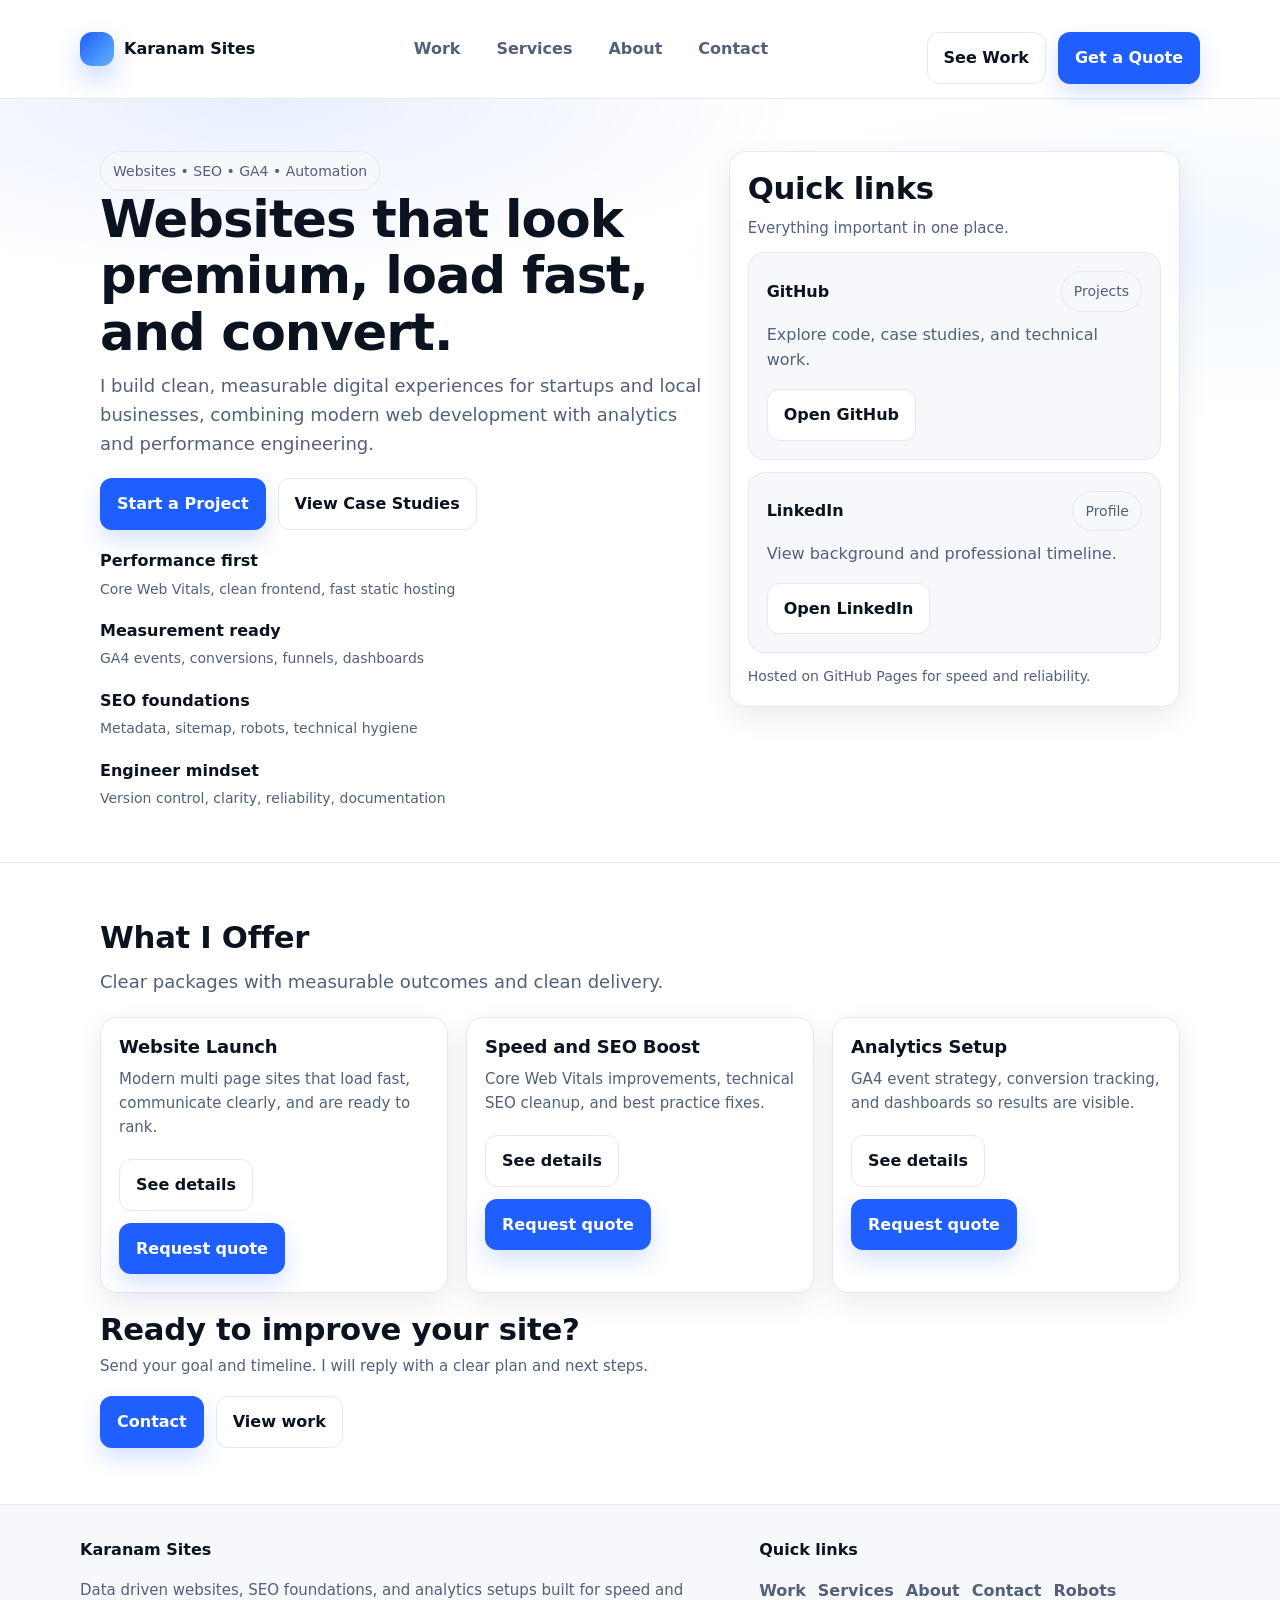
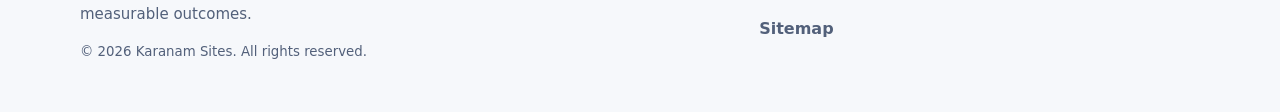
==== index.html @ 2cf7f018 "Update Google Analytics tracking ID in index.html" ====
<!doctype html>
<html lang="en">
<head>
  <meta charset="utf-8" />
  <meta name="viewport" content="width=device-width, initial-scale=1" />

  <title>Karanam Sites | Websites, SEO Foundations, GA4 Analytics</title>
  <meta name="description" content="Premium, fast websites with SEO foundations and GA4 analytics. I build measurable digital experiences and publish case studies with real outcomes." />
  <meta name="robots" content="index, follow" />

  <link rel="canonical" href="https://karanamsites.com/" />
  <meta name="theme-color" content="#1f5eff" />

  <meta property="og:type" content="website" />
  <meta property="og:site_name" content="Karanam Sites" />
  <meta property="og:title" content="Karanam Sites | Websites, SEO Foundations, GA4 Analytics" />
  <meta property="og:description" content="Premium, fast websites with SEO foundations and GA4 analytics. Measurable builds with clear delivery and case studies." />
  <meta property="og:url" content="https://karanamsites.com/" />
  <meta property="og:image" content="https://karanamsites.com/assets/og-image.svg" />

  <meta name="twitter:card" content="summary_large_image" />
  <meta name="twitter:title" content="Karanam Sites | Websites, SEO Foundations, GA4 Analytics" />
  <meta name="twitter:description" content="Premium, fast websites with SEO foundations and GA4 analytics. Measurable builds with clear delivery and case studies." />
  <meta name="twitter:image" content="https://karanamsites.com/assets/og-image.svg" />

  <link rel="icon" href="/assets/icon.svg" type="image/svg+xml" />
  <link rel="stylesheet" href="/style.css" />

  <script type="application/ld+json">
  {
    "@context":"https://schema.org",
    "@type":"WebSite",
    "name":"Karanam Sites",
    "url":"https://karanamsites.com/",
    "publisher":{
      "@type":"Person",
      "name":"Raghavendra Karanam",
      "url":"https://karanamsites.com/"
    }
  }
  </script>

  <script type="application/ld+json">
  {
    "@context":"https://schema.org",
    "@type":"Person",
    "name":"Raghavendra Karanam",
    "url":"https://karanamsites.com/",
    "sameAs":[
      "https://github.com/raghava0071",
      "https://www.linkedin.com/in/raghavendra-k-460127209/"
    ],
    "jobTitle":"Web Analytics and Data Science"
  }
  </script>
  <!-- Google Analytics (GA4) -->
<script async src="https://www.googletagmanager.com/gtag/js?id=G-V6DBGESS1P"></script>
<script>
  window.dataLayer = window.dataLayer || [];
  function gtag(){dataLayer.push(arguments);}
  gtag('js', new Date());
  gtag('config', 'G-V6DBGESS1P', {
    anonymize_ip: true,
    page_title: document.title,
    page_location: window.location.href
  });
</script>
</head>
<script>
  document.querySelectorAll('a').forEach(link => {
    link.addEventListener('click', () => {
      if (link.textContent.toLowerCase().includes('contact') ||
          link.textContent.toLowerCase().includes('quote')) {
        gtag('event', 'cta_click', {
          link_text: link.textContent,
          page_path: location.pathname
        });
      }
    });
  });
</script>

<body>
  <header class="siteHeader">
    <div class="container headerInner">
      <a class="brand" href="index.html" aria-label="Karanam Sites Home">
        <span class="brandMark" aria-hidden="true"></span>
        <span>Karanam Sites</span>
      </a>

      <nav class="nav" aria-label="Primary">
        <a href="work.html">Work</a>
        <a href="services.html">Services</a>
        <a href="about.html">About</a>
        <a href="contact.html">Contact</a>
      </nav>

      <div class="actions">
        <a class="btn secondary" href="work.html">See Work</a>
        <a class="btn primary" href="contact.html">Get a Quote</a>
      </div>
    </div>
  </header>

  <section class="hero">
    <div class="container heroInner">
      <div>
        <span class="badge">Websites • SEO • GA4 • Automation</span>
        <h1 class="h1">Websites that look premium, load fast, and convert.</h1>
        <p class="lead">
          I build clean, measurable digital experiences for startups and local businesses,
          combining modern web development with analytics and performance engineering.
        </p>

        <div class="actions">
          <a class="btn primary" href="contact.html">Start a Project</a>
          <a class="btn secondary" href="work.html">View Case Studies</a>
        </div>

        <div class="grid" style="margin-top:18px;">
          <div class="kpi">
            <div class="title">Performance first</div>
            <div class="desc">Core Web Vitals, clean frontend, fast static hosting</div>
          </div>
          <div class="kpi">
            <div class="title">Measurement ready</div>
            <div class="desc">GA4 events, conversions, funnels, dashboards</div>
          </div>
          <div class="kpi">
            <div class="title">SEO foundations</div>
            <div class="desc">Metadata, sitemap, robots, technical hygiene</div>
          </div>
          <div class="kpi">
            <div class="title">Engineer mindset</div>
            <div class="desc">Version control, clarity, reliability, documentation</div>
          </div>
        </div>
      </div>

      <aside class="card">
        <h2 class="h2" style="margin-bottom:10px;">Quick links</h2>
        <p class="lead" style="font-size:15px; margin-bottom:12px;">
          Everything important in one place.
        </p>

        <div class="card muted" style="margin-top:12px;">
          <div style="display:flex; align-items:center; justify-content:space-between; gap:10px; flex-wrap:wrap;">
            <strong>GitHub</strong>
            <span class="badge">Projects</span>
          </div>
          <p style="margin-top:10px; color:var(--muted);">
            Explore code, case studies, and technical work.
          </p>
          <a class="btn secondary" href="https://github.com/raghava0071" target="_blank" rel="noopener">Open GitHub</a>
        </div>

        <div class="card muted" style="margin-top:12px;">
          <div style="display:flex; align-items:center; justify-content:space-between; gap:10px; flex-wrap:wrap;">
            <strong>LinkedIn</strong>
            <span class="badge">Profile</span>
          </div>
          <p style="margin-top:10px; color:var(--muted);">
            View background and professional timeline.
          </p>
          <a class="btn secondary" href="https://www.linkedin.com/in/raghavendra-k-460127209/" target="_blank" rel="noopener">Open LinkedIn</a>
        </div>

        <p style="margin-top:12px; color:var(--muted); font-size:14px;">
          Hosted on GitHub Pages for speed and reliability.
        </p>
      </aside>
    </div>
  </section>

  <section class="section">
    <div class="container">
      <h2 class="h2">What I Offer</h2>
      <p class="lead" style="margin-top:8px;">
        Clear packages with measurable outcomes and clean delivery.
      </p>

      <div class="grid three" style="margin-top:16px;">
        <div class="card">
          <h3 class="h2" style="font-size:18px;">Website Launch</h3>
          <p class="lead" style="font-size:15px;">
            Modern multi page sites that load fast, communicate clearly, and are ready to rank.
          </p>
          <div class="actions" style="margin-top:12px;">
            <a class="btn secondary" href="services.html">See details</a>
            <a class="btn primary" href="contact.html">Request quote</a>
          </div>
        </div>

        <div class="card">
          <h3 class="h2" style="font-size:18px;">Speed and SEO Boost</h3>
          <p class="lead" style="font-size:15px;">
            Core Web Vitals improvements, technical SEO cleanup, and best practice fixes.
          </p>
          <div class="actions" style="margin-top:12px;">
            <a class="btn secondary" href="services.html">See details</a>
            <a class="btn primary" href="contact.html">Request quote</a>
          </div>
        </div>

        <div class="card">
          <h3 class="h2" style="font-size:18px;">Analytics Setup</h3>
          <p class="lead" style="font-size:15px;">
            GA4 event strategy, conversion tracking, and dashboards so results are visible.
          </p>
          <div class="actions" style="margin-top:12px;">
            <a class="btn secondary" href="services.html">See details</a>
            <a class="btn primary" href="contact.html">Request quote</a>
          </div>
        </div>
      </div>

      <div class="cta" style="margin-top:18px;">
        <div>
          <h2 class="h2" style="margin:0 0 6px;">Ready to improve your site?</h2>
          <p class="lead" style="margin:0; font-size:15px;">
            Send your goal and timeline. I will reply with a clear plan and next steps.
          </p>
        </div>
        <div class="actions">
          <a class="btn primary" href="contact.html">Contact</a>
          <a class="btn secondary" href="work.html">View work</a>
        </div>
      </div>
    </div>
  </section>

  <footer class="siteFooter">
    <div class="container footerInner">
      <div>
        <p><strong>Karanam Sites</strong></p>
        <p class="lead" style="margin:0; font-size:15px;">
          Data driven websites, SEO foundations, and analytics setups built for speed and measurable outcomes.
        </p>
        <p style="margin-top:12px;">
          <small>© <span id="y"></span> Karanam Sites. All rights reserved.</small>
        </p>
      </div>

      <div>
        <p><strong>Quick links</strong></p>
        <div class="footerLinks">
          <a href="work.html">Work</a>
          <a href="services.html">Services</a>
          <a href="about.html">About</a>
          <a href="contact.html">Contact</a>
          <a href="robots.txt">Robots</a>
          <a href="sitemap.xml">Sitemap</a>
        </div>
      </div>
    </div>

    <script>
      document.getElementById("y").textContent = new Date().getFullYear();

      const path = location.pathname.split("/").pop() || "index.html";
      document.querySelectorAll(".nav a").forEach(a => {
        if (a.getAttribute("href") === path) a.classList.add("active");
      });
    </script>
  </footer>
</body>
</html>
---- style.css ----
:root{
  --bg: #ffffff;
  --surface: #f6f8fb;
  --text: #0b1220;
  --muted: #52607a;
  --border: #e4e8f0;

  --brand: #1f5eff;
  --brandDark: #1747c4;

  --shadow: 0 10px 30px rgba(11,18,32,0.08);
  --radius: 16px;

  --max: 1120px;
  --pad: 20px;
}

*{ box-sizing:border-box; }
html{ scroll-behavior:smooth; }
body{
  margin:0;
  font-family: ui-sans-serif, system-ui, -apple-system, Segoe UI, Roboto, Helvetica, Arial, "Apple Color Emoji","Segoe UI Emoji";
  color: var(--text);
  background: var(--bg);
  line-height: 1.6;
  text-rendering: optimizeLegibility;
}

img{ max-width:100%; height:auto; display:block; }
a{ color: var(--brand); text-decoration: none; }
a:hover{ text-decoration: underline; }
p{ margin: 0 0 16px; color: var(--text); }
small{ color: var(--muted); }

.container{
  max-width: var(--max);
  margin: 0 auto;
  padding: 0 var(--pad);
}

.section{ padding: 56px 0; }
.section.sm{ padding: 32px 0; }

.h1{
  font-size: clamp(32px, 4vw, 54px);
  line-height: 1.1;
  margin: 0 0 12px;
  letter-spacing: -0.02em;
}
.h2{
  font-size: clamp(22px, 2.4vw, 32px);
  line-height: 1.2;
  margin: 0 0 12px;
  letter-spacing: -0.01em;
}

.lead{
  font-size: 18px;
  color: var(--muted);
  margin-bottom: 20px;
  max-width: 70ch;
}

.badge{
  display:inline-flex;
  align-items:center;
  gap:10px;
  padding: 8px 12px;
  border-radius: 999px;
  background: var(--surface);
  border: 1px solid var(--border);
  color: var(--muted);
  font-size: 14px;
}

.grid{ display:grid; gap: 18px; }
.grid.two{ grid-template-columns: 1.15fr 0.85fr; }
.grid.three{ grid-template-columns: repeat(3, 1fr); }

.card{
  background: var(--bg);
  border: 1px solid var(--border);
  border-radius: var(--radius);
  box-shadow: var(--shadow);
  padding: 18px;
}

.card.muted{
  background: var(--surface);
  box-shadow: none;
}

.card h1, .card h2, .card h3{
  margin: 0 0 10px;
  letter-spacing: -0.01em;
}
.card p:last-child{ margin-bottom: 0; }

.kpi{
  display:flex;
  flex-direction: column;
  gap: 4px;
}
.kpi .title{ font-weight: 800; }
.kpi .desc{ color: var(--muted); font-size: 14px; }

.actions{
  display:flex;
  gap: 12px;
  flex-wrap: wrap;
  margin-top: 18px;
}

.btn{
  display:inline-flex;
  align-items:center;
  justify-content:center;
  gap: 10px;
  padding: 12px 16px;
  border-radius: 12px;
  font-weight: 800;
  border: 1px solid transparent;
  cursor: pointer;
  text-decoration: none;
  transition: transform 120ms ease, background 120ms ease, border 120ms ease, box-shadow 120ms ease;
}

.btn:hover{
  transform: translateY(-1px);
  text-decoration:none;
}

.btn:focus-visible,
a:focus-visible,
input:focus-visible,
select:focus-visible,
textarea:focus-visible,
button:focus-visible{
  outline: 3px solid rgba(31,94,255,0.28);
  outline-offset: 2px;
  border-radius: 12px;
}

.btn.primary{
  background: var(--brand);
  color: #fff;
  box-shadow: 0 10px 22px rgba(31,94,255,0.18);
}
.btn.primary:hover{ background: var(--brandDark); }

.btn.secondary{
  background: #fff;
  color: var(--text);
  border-color: var(--border);
}
.btn.secondary:hover{ background: var(--surface); }

.siteHeader{
  position: sticky;
  top: 0;
  z-index: 50;
  background: rgba(255,255,255,0.92);
  backdrop-filter: blur(12px);
  border-bottom: 1px solid var(--border);
}

.headerInner{
  display:flex;
  align-items:center;
  justify-content: space-between;
  padding: 14px 0;
  gap: 16px;
}

.brand{
  display:flex;
  align-items:center;
  gap: 10px;
  font-weight: 900;
  color: var(--text);
  text-decoration: none;
}

.brandMark{
  width: 34px;
  height: 34px;
  border-radius: 12px;
  background: linear-gradient(135deg, var(--brand), #63b3ff);
  box-shadow: 0 12px 26px rgba(31,94,255,0.25);
}

.nav{
  display:flex;
  align-items:center;
  gap: 16px;
  flex-wrap: wrap;
}

.nav a{
  color: var(--muted);
  font-weight: 800;
  padding: 8px 10px;
  border-radius: 10px;
}

.nav a:hover{
  color: var(--text);
  background: var(--surface);
  text-decoration: none;
}

.nav a.active{
  color: var(--text);
  background: var(--surface);
  border: 1px solid var(--border);
}

.hero{
  padding: 52px 0;
  background:
    radial-gradient(900px 300px at 20% 0%, rgba(31,94,255,0.10), transparent 60%),
    radial-gradient(900px 300px at 90% 20%, rgba(99,179,255,0.10), transparent 55%);
  border-bottom: 1px solid var(--border);
}

.heroInner{
  display:grid;
  grid-template-columns: 1.15fr 0.85fr;
  gap: 18px;
  align-items: start;
}

/* Forms: supports both your current HTML and the .input class */
.form{ display:grid; gap: 12px; }

.field{ display:grid; gap: 6px; }
label{ font-weight: 800; font-size: 14px; color: var(--text); }

input, select, textarea,
.input{
  width: 100%;
  padding: 12px 12px;
  border-radius: 12px;
  border: 1px solid var(--border);
  background: #fff;
  font-size: 16px;
  color: var(--text);
}

input::placeholder,
textarea::placeholder{
  color: rgba(82,96,122,0.75);
}

input:focus, select:focus, textarea:focus,
.input:focus{
  outline: 2px solid rgba(31,94,255,0.25);
  border-color: rgba(31,94,255,0.35);
}

textarea{ min-height: 140px; resize: vertical; }

/* Footer */
.siteFooter{
  border-top: 1px solid var(--border);
  background: var(--surface);
}

.footerInner{
  padding: 32px 0;
  display:grid;
  grid-template-columns: 1.2fr 0.8fr;
  gap: 18px;
  align-items: start;
}

.footerLinks{
  display:flex;
  gap: 12px;
  flex-wrap: wrap;
}

.footerLinks a{
  color: var(--muted);
  font-weight: 800;
}

.footerLinks a:hover{
  color: var(--text);
  text-decoration:none;
}

/* Small screen layout */
@media (max-width: 960px){
  .grid.two{ grid-template-columns: 1fr; }
  .grid.three{ grid-template-columns: 1fr; }
  .heroInner{ grid-template-columns: 1fr; }
  .footerInner{ grid-template-columns: 1fr; }
}

/* Reduced motion */
@media (prefers-reduced-motion: reduce){
  html{ scroll-behavior: auto; }
  .btn{ transition: none; }
  .btn:hover{ transform: none; }
}
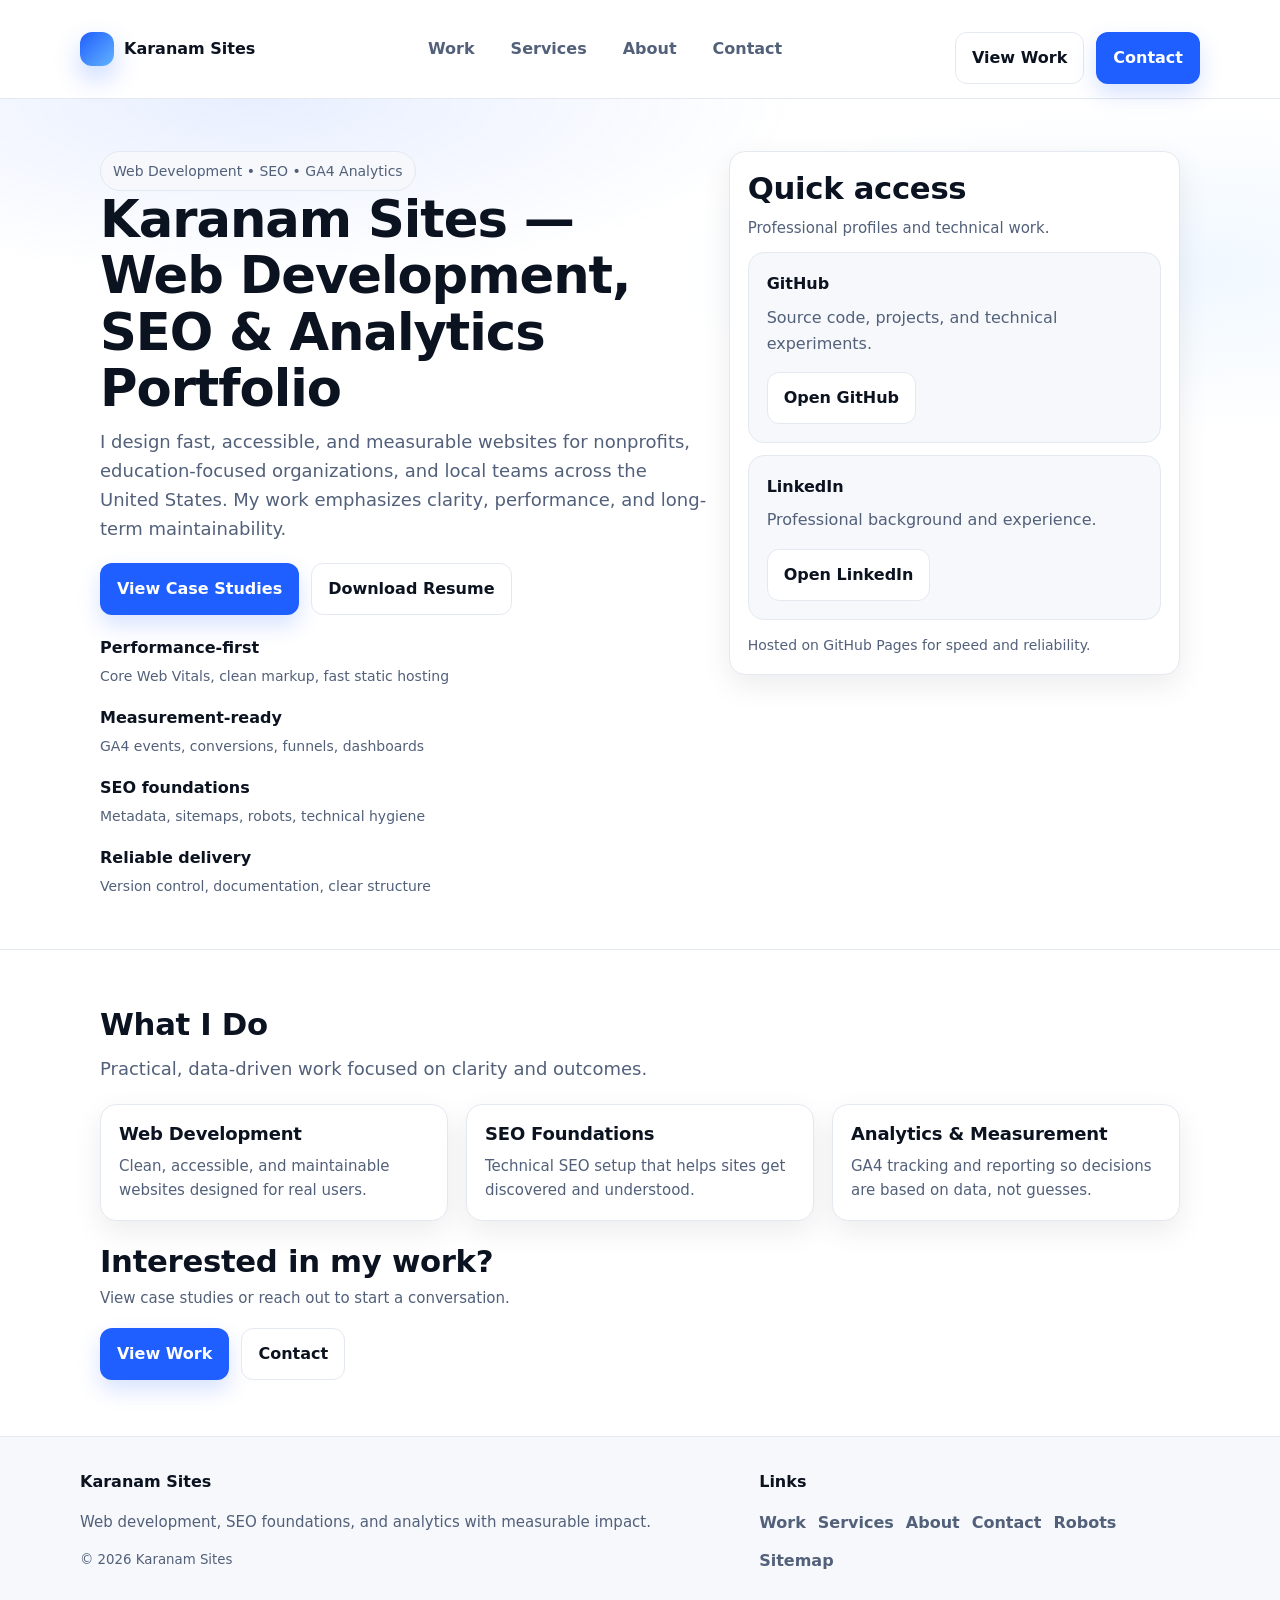
==== commit 7ceb9829: "Update meta tags and content in index.html" ====
--- a/index.html
+++ b/index.html
@@ -4,8 +4,8 @@
   <meta charset="utf-8" />
   <meta name="viewport" content="width=device-width, initial-scale=1" />
 
-  <title>Karanam Sites | Websites, SEO Foundations, GA4 Analytics</title>
-  <meta name="description" content="Premium, fast websites with SEO foundations and GA4 analytics. I build measurable digital experiences and publish case studies with real outcomes." />
+  <title>Karanam Sites – Web Development, SEO & Analytics Portfolio</title>
+  <meta name="description" content="Karanam Sites is a professional portfolio showcasing web development, SEO foundations, and GA4 analytics. Built for clarity, performance, and measurable outcomes." />
   <meta name="robots" content="index, follow" />
 
   <link rel="canonical" href="https://karanamsites.com/" />
@@ -13,14 +13,14 @@
 
   <meta property="og:type" content="website" />
   <meta property="og:site_name" content="Karanam Sites" />
-  <meta property="og:title" content="Karanam Sites | Websites, SEO Foundations, GA4 Analytics" />
-  <meta property="og:description" content="Premium, fast websites with SEO foundations and GA4 analytics. Measurable builds with clear delivery and case studies." />
+  <meta property="og:title" content="Karanam Sites – Web Development, SEO & Analytics Portfolio" />
+  <meta property="og:description" content="A professional portfolio focused on fast websites, SEO foundations, and GA4 analytics with real-world case studies." />
   <meta property="og:url" content="https://karanamsites.com/" />
   <meta property="og:image" content="https://karanamsites.com/assets/og-image.svg" />
 
   <meta name="twitter:card" content="summary_large_image" />
-  <meta name="twitter:title" content="Karanam Sites | Websites, SEO Foundations, GA4 Analytics" />
-  <meta name="twitter:description" content="Premium, fast websites with SEO foundations and GA4 analytics. Measurable builds with clear delivery and case studies." />
+  <meta name="twitter:title" content="Karanam Sites – Web Development, SEO & Analytics Portfolio" />
+  <meta name="twitter:description" content="Fast, accessible websites with SEO and analytics foundations. Built with clarity and measurable impact." />
   <meta name="twitter:image" content="https://karanamsites.com/assets/og-image.svg" />
 
   <link rel="icon" href="/assets/icon.svg" type="image/svg+xml" />
@@ -50,35 +50,23 @@
       "https://github.com/raghava0071",
       "https://www.linkedin.com/in/raghavendra-k-460127209/"
     ],
-    "jobTitle":"Web Analytics and Data Science"
+    "jobTitle":"Web Analyst & Data Science Professional"
   }
   </script>
+
   <!-- Google Analytics (GA4) -->
-<script async src="https://www.googletagmanager.com/gtag/js?id=G-V6DBGESS1P"></script>
-<script>
-  window.dataLayer = window.dataLayer || [];
-  function gtag(){dataLayer.push(arguments);}
-  gtag('js', new Date());
-  gtag('config', 'G-V6DBGESS1P', {
-    anonymize_ip: true,
-    page_title: document.title,
-    page_location: window.location.href
-  });
-</script>
+  <script async src="https://www.googletagmanager.com/gtag/js?id=G-V6DBGESS1P"></script>
+  <script>
+    window.dataLayer = window.dataLayer || [];
+    function gtag(){dataLayer.push(arguments);}
+    gtag('js', new Date());
+    gtag('config', 'G-V6DBGESS1P', {
+      anonymize_ip: true,
+      page_title: document.title,
+      page_location: window.location.href
+    });
+  </script>
 </head>
-<script>
-  document.querySelectorAll('a').forEach(link => {
-    link.addEventListener('click', () => {
-      if (link.textContent.toLowerCase().includes('contact') ||
-          link.textContent.toLowerCase().includes('quote')) {
-        gtag('event', 'cta_click', {
-          link_text: link.textContent,
-          page_path: location.pathname
-        });
-      }
-    });
-  });
-</script>
 
 <body>
   <header class="siteHeader">
@@ -96,134 +84,128 @@
       </nav>
 
       <div class="actions">
-        <a class="btn secondary" href="work.html">See Work</a>
-        <a class="btn primary" href="contact.html">Get a Quote</a>
+        <a class="btn secondary" href="work.html">View Work</a>
+        <a class="btn primary" href="contact.html">Contact</a>
       </div>
     </div>
   </header>
 
+  <!-- HERO -->
   <section class="hero">
     <div class="container heroInner">
       <div>
-        <span class="badge">Websites • SEO • GA4 • Automation</span>
-        <h1 class="h1">Websites that look premium, load fast, and convert.</h1>
+        <span class="badge">Web Development • SEO • GA4 Analytics</span>
+
+        <h1 class="h1">
+          Karanam Sites — Web Development, SEO & Analytics Portfolio
+        </h1>
+
         <p class="lead">
-          I build clean, measurable digital experiences for startups and local businesses,
-          combining modern web development with analytics and performance engineering.
+          I design fast, accessible, and measurable websites for nonprofits,
+          education-focused organizations, and local teams across the United States.
+          My work emphasizes clarity, performance, and long-term maintainability.
         </p>
 
         <div class="actions">
-          <a class="btn primary" href="contact.html">Start a Project</a>
-          <a class="btn secondary" href="work.html">View Case Studies</a>
-        </div>
-
-        <div class="grid" style="margin-top:18px;">
-          <div class="kpi">
-            <div class="title">Performance first</div>
-            <div class="desc">Core Web Vitals, clean frontend, fast static hosting</div>
-          </div>
-          <div class="kpi">
-            <div class="title">Measurement ready</div>
+          <a class="btn primary" href="work.html">View Case Studies</a>
+          <a class="btn secondary" href="contact.html">Download Resume</a>
+        </div>
+
+        <div class="grid" style="margin-top:20px;">
+          <div class="kpi">
+            <div class="title">Performance-first</div>
+            <div class="desc">Core Web Vitals, clean markup, fast static hosting</div>
+          </div>
+          <div class="kpi">
+            <div class="title">Measurement-ready</div>
             <div class="desc">GA4 events, conversions, funnels, dashboards</div>
           </div>
           <div class="kpi">
             <div class="title">SEO foundations</div>
-            <div class="desc">Metadata, sitemap, robots, technical hygiene</div>
-          </div>
-          <div class="kpi">
-            <div class="title">Engineer mindset</div>
-            <div class="desc">Version control, clarity, reliability, documentation</div>
-          </div>
-        </div>
-      </div>
-
+            <div class="desc">Metadata, sitemaps, robots, technical hygiene</div>
+          </div>
+          <div class="kpi">
+            <div class="title">Reliable delivery</div>
+            <div class="desc">Version control, documentation, clear structure</div>
+          </div>
+        </div>
+      </div>
+
+      <!-- SIDE CARD -->
       <aside class="card">
-        <h2 class="h2" style="margin-bottom:10px;">Quick links</h2>
+        <h2 class="h2" style="margin-bottom:10px;">Quick access</h2>
         <p class="lead" style="font-size:15px; margin-bottom:12px;">
-          Everything important in one place.
+          Professional profiles and technical work.
         </p>
 
         <div class="card muted" style="margin-top:12px;">
-          <div style="display:flex; align-items:center; justify-content:space-between; gap:10px; flex-wrap:wrap;">
-            <strong>GitHub</strong>
-            <span class="badge">Projects</span>
-          </div>
-          <p style="margin-top:10px; color:var(--muted);">
-            Explore code, case studies, and technical work.
-          </p>
-          <a class="btn secondary" href="https://github.com/raghava0071" target="_blank" rel="noopener">Open GitHub</a>
+          <strong>GitHub</strong>
+          <p style="margin-top:8px; color:var(--muted);">
+            Source code, projects, and technical experiments.
+          </p>
+          <a class="btn secondary" href="https://github.com/raghava0071" target="_blank" rel="noopener">
+            Open GitHub
+          </a>
         </div>
 
         <div class="card muted" style="margin-top:12px;">
-          <div style="display:flex; align-items:center; justify-content:space-between; gap:10px; flex-wrap:wrap;">
-            <strong>LinkedIn</strong>
-            <span class="badge">Profile</span>
-          </div>
-          <p style="margin-top:10px; color:var(--muted);">
-            View background and professional timeline.
-          </p>
-          <a class="btn secondary" href="https://www.linkedin.com/in/raghavendra-k-460127209/" target="_blank" rel="noopener">Open LinkedIn</a>
-        </div>
-
-        <p style="margin-top:12px; color:var(--muted); font-size:14px;">
+          <strong>LinkedIn</strong>
+          <p style="margin-top:8px; color:var(--muted);">
+            Professional background and experience.
+          </p>
+          <a class="btn secondary" href="https://www.linkedin.com/in/raghavendra-k-460127209/" target="_blank" rel="noopener">
+            Open LinkedIn
+          </a>
+        </div>
+
+        <p style="margin-top:14px; color:var(--muted); font-size:14px;">
           Hosted on GitHub Pages for speed and reliability.
         </p>
       </aside>
     </div>
   </section>
 
+  <!-- OFFER -->
   <section class="section">
     <div class="container">
-      <h2 class="h2">What I Offer</h2>
+      <h2 class="h2">What I Do</h2>
       <p class="lead" style="margin-top:8px;">
-        Clear packages with measurable outcomes and clean delivery.
+        Practical, data-driven work focused on clarity and outcomes.
       </p>
 
-      <div class="grid three" style="margin-top:16px;">
+      <div class="grid three" style="margin-top:18px;">
         <div class="card">
-          <h3 class="h2" style="font-size:18px;">Website Launch</h3>
+          <h3 class="h2" style="font-size:18px;">Web Development</h3>
           <p class="lead" style="font-size:15px;">
-            Modern multi page sites that load fast, communicate clearly, and are ready to rank.
-          </p>
-          <div class="actions" style="margin-top:12px;">
-            <a class="btn secondary" href="services.html">See details</a>
-            <a class="btn primary" href="contact.html">Request quote</a>
-          </div>
+            Clean, accessible, and maintainable websites designed for real users.
+          </p>
         </div>
 
         <div class="card">
-          <h3 class="h2" style="font-size:18px;">Speed and SEO Boost</h3>
+          <h3 class="h2" style="font-size:18px;">SEO Foundations</h3>
           <p class="lead" style="font-size:15px;">
-            Core Web Vitals improvements, technical SEO cleanup, and best practice fixes.
-          </p>
-          <div class="actions" style="margin-top:12px;">
-            <a class="btn secondary" href="services.html">See details</a>
-            <a class="btn primary" href="contact.html">Request quote</a>
-          </div>
+            Technical SEO setup that helps sites get discovered and understood.
+          </p>
         </div>
 
         <div class="card">
-          <h3 class="h2" style="font-size:18px;">Analytics Setup</h3>
+          <h3 class="h2" style="font-size:18px;">Analytics & Measurement</h3>
           <p class="lead" style="font-size:15px;">
-            GA4 event strategy, conversion tracking, and dashboards so results are visible.
-          </p>
-          <div class="actions" style="margin-top:12px;">
-            <a class="btn secondary" href="services.html">See details</a>
-            <a class="btn primary" href="contact.html">Request quote</a>
-          </div>
-        </div>
-      </div>
-
-      <div class="cta" style="margin-top:18px;">
+            GA4 tracking and reporting so decisions are based on data, not guesses.
+          </p>
+        </div>
+      </div>
+
+      <div class="cta" style="margin-top:22px;">
         <div>
-          <h2 class="h2" style="margin:0 0 6px;">Ready to improve your site?</h2>
+          <h2 class="h2" style="margin:0 0 6px;">Interested in my work?</h2>
           <p class="lead" style="margin:0; font-size:15px;">
-            Send your goal and timeline. I will reply with a clear plan and next steps.
+            View case studies or reach out to start a conversation.
           </p>
         </div>
         <div class="actions">
-          <a class="btn primary" href="contact.html">Contact</a>
-          <a class="btn secondary" href="work.html">View work</a>
+          <a class="btn primary" href="work.html">View Work</a>
+          <a class="btn secondary" href="contact.html">Contact</a>
         </div>
       </div>
     </div>
@@ -234,15 +216,15 @@
       <div>
         <p><strong>Karanam Sites</strong></p>
         <p class="lead" style="margin:0; font-size:15px;">
-          Data driven websites, SEO foundations, and analytics setups built for speed and measurable outcomes.
+          Web development, SEO foundations, and analytics with measurable impact.
         </p>
         <p style="margin-top:12px;">
-          <small>© <span id="y"></span> Karanam Sites. All rights reserved.</small>
+          <small>© <span id="y"></span> Karanam Sites</small>
         </p>
       </div>
 
       <div>
-        <p><strong>Quick links</strong></p>
+        <p><strong>Links</strong></p>
         <div class="footerLinks">
           <a href="work.html">Work</a>
           <a href="services.html">Services</a>
@@ -256,11 +238,6 @@
 
     <script>
       document.getElementById("y").textContent = new Date().getFullYear();
-
-      const path = location.pathname.split("/").pop() || "index.html";
-      document.querySelectorAll(".nav a").forEach(a => {
-        if (a.getAttribute("href") === path) a.classList.add("active");
-      });
     </script>
   </footer>
 </body>
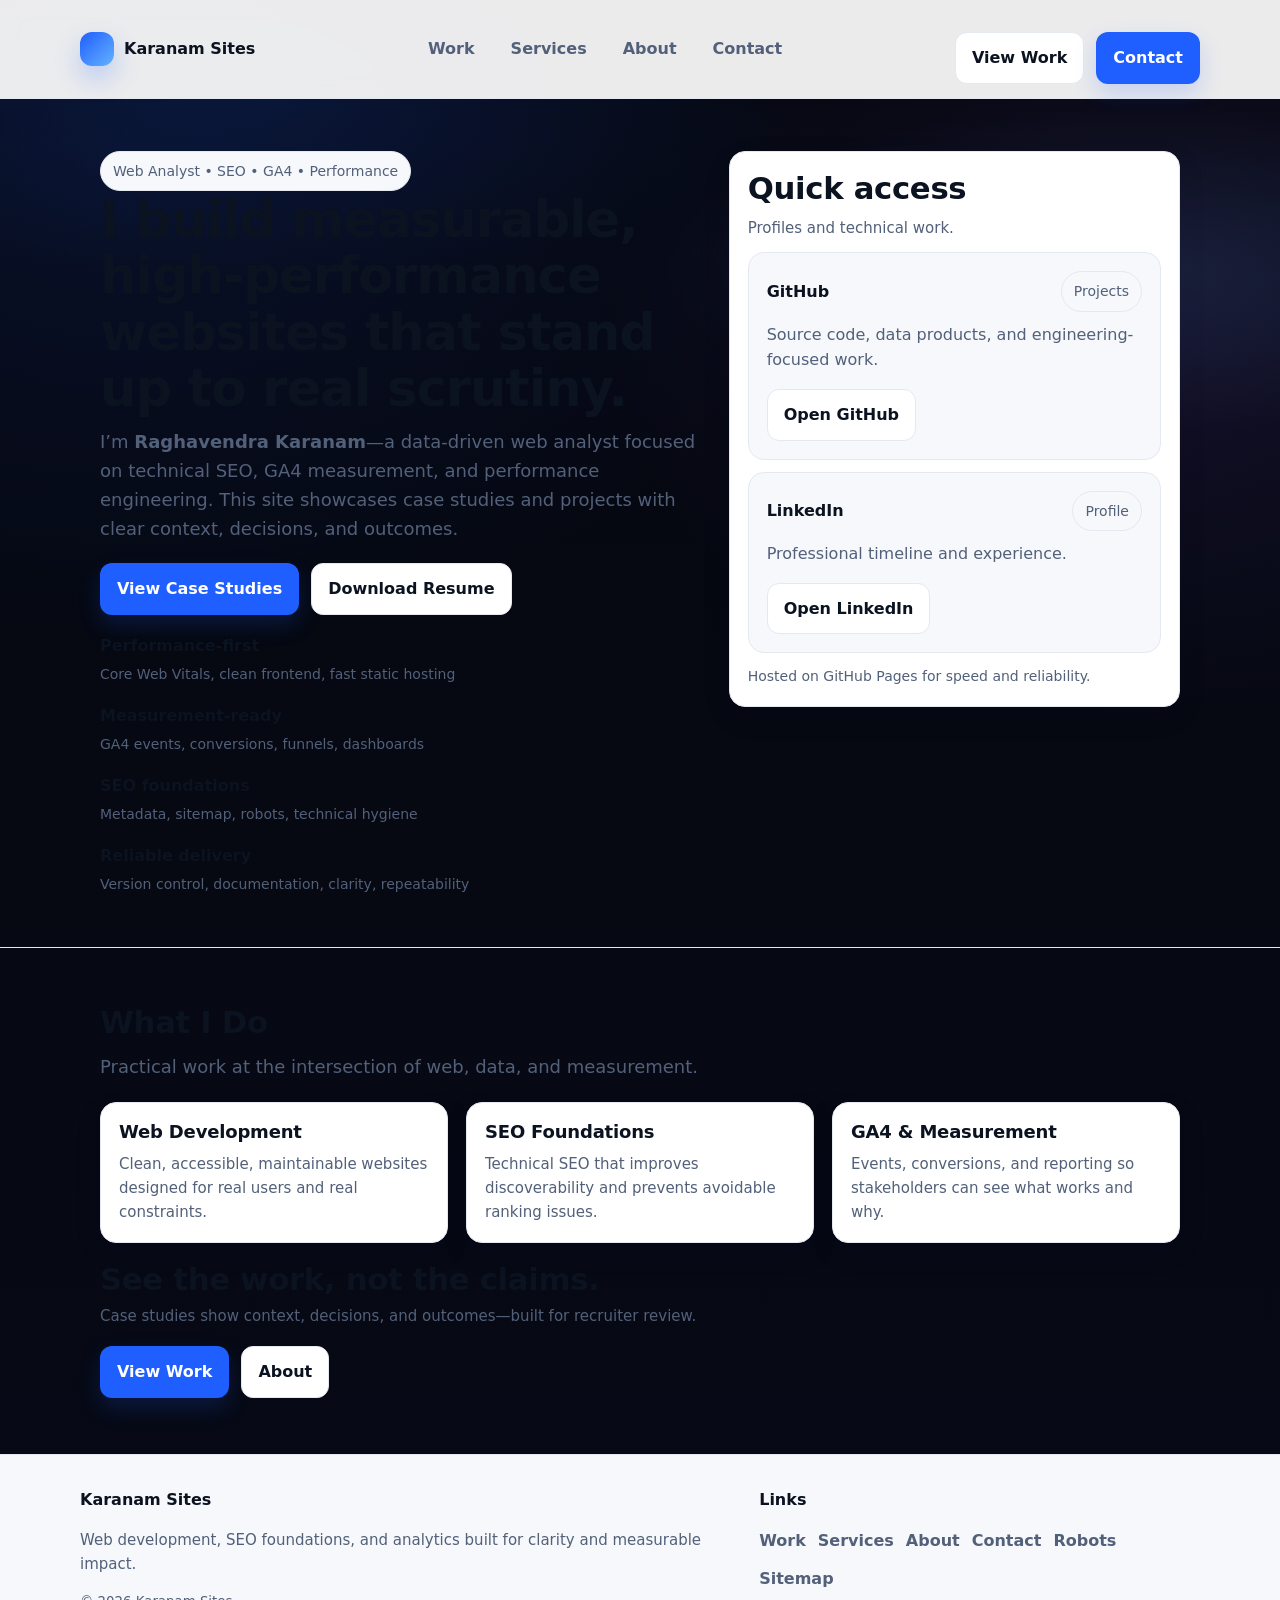
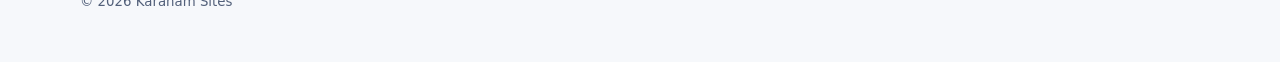
==== commit fbe8ed42: "Update portfolio details and improve SEO metadata" ====
--- a/index.html
+++ b/index.html
@@ -4,8 +4,8 @@
   <meta charset="utf-8" />
   <meta name="viewport" content="width=device-width, initial-scale=1" />
 
-  <title>Karanam Sites – Web Development, SEO & Analytics Portfolio</title>
-  <meta name="description" content="Karanam Sites is a professional portfolio showcasing web development, SEO foundations, and GA4 analytics. Built for clarity, performance, and measurable outcomes." />
+  <title>Karanam Sites – Web Analyst Portfolio | SEO, GA4, Performance</title>
+  <meta name="description" content="Karanam Sites is the professional portfolio of Raghavendra Karanam. Web development, SEO foundations, GA4 analytics, and performance optimization—presented with clear outcomes." />
   <meta name="robots" content="index, follow" />
 
   <link rel="canonical" href="https://karanamsites.com/" />
@@ -13,14 +13,14 @@
 
   <meta property="og:type" content="website" />
   <meta property="og:site_name" content="Karanam Sites" />
-  <meta property="og:title" content="Karanam Sites – Web Development, SEO & Analytics Portfolio" />
-  <meta property="og:description" content="A professional portfolio focused on fast websites, SEO foundations, and GA4 analytics with real-world case studies." />
+  <meta property="og:title" content="Karanam Sites – Web Analyst Portfolio | SEO, GA4, Performance" />
+  <meta property="og:description" content="Web development, SEO foundations, GA4 analytics, and performance optimization—presented with clear outcomes." />
   <meta property="og:url" content="https://karanamsites.com/" />
   <meta property="og:image" content="https://karanamsites.com/assets/og-image.svg" />
 
   <meta name="twitter:card" content="summary_large_image" />
-  <meta name="twitter:title" content="Karanam Sites – Web Development, SEO & Analytics Portfolio" />
-  <meta name="twitter:description" content="Fast, accessible websites with SEO and analytics foundations. Built with clarity and measurable impact." />
+  <meta name="twitter:title" content="Karanam Sites – Web Analyst Portfolio | SEO, GA4, Performance" />
+  <meta name="twitter:description" content="Web development, SEO foundations, GA4 analytics, and performance optimization—presented with clear outcomes." />
   <meta name="twitter:image" content="https://karanamsites.com/assets/og-image.svg" />
 
   <link rel="icon" href="/assets/icon.svg" type="image/svg+xml" />
@@ -50,7 +50,7 @@
       "https://github.com/raghava0071",
       "https://www.linkedin.com/in/raghavendra-k-460127209/"
     ],
-    "jobTitle":"Web Analyst & Data Science Professional"
+    "jobTitle":"Web Analyst | SEO + GA4 + Performance"
   }
   </script>
 
@@ -69,6 +69,13 @@
 </head>
 
 <body>
+  <!-- Background FX (premium dark gradient like Sanjeev’s feel) -->
+  <div class="bgFX" aria-hidden="true">
+    <div class="blob b1"></div>
+    <div class="blob b2"></div>
+    <div class="blob b3"></div>
+  </div>
+
   <header class="siteHeader">
     <div class="container headerInner">
       <a class="brand" href="index.html" aria-label="Karanam Sites Home">
@@ -90,20 +97,18 @@
     </div>
   </header>
 
-  <!-- HERO -->
   <section class="hero">
     <div class="container heroInner">
       <div>
-        <span class="badge">Web Development • SEO • GA4 Analytics</span>
-
-        <h1 class="h1">
-          Karanam Sites — Web Development, SEO & Analytics Portfolio
-        </h1>
+        <span class="badge">Web Analyst • SEO • GA4 • Performance</span>
+
+        <!-- Stronger recruiter-grade H1 -->
+        <h1 class="h1">I build measurable, high-performance websites that stand up to real scrutiny.</h1>
 
         <p class="lead">
-          I design fast, accessible, and measurable websites for nonprofits,
-          education-focused organizations, and local teams across the United States.
-          My work emphasizes clarity, performance, and long-term maintainability.
+          I’m <strong>Raghavendra Karanam</strong>—a data-driven web analyst focused on
+          technical SEO, GA4 measurement, and performance engineering.
+          This site showcases case studies and projects with clear context, decisions, and outcomes.
         </p>
 
         <div class="actions">
@@ -111,10 +116,10 @@
           <a class="btn secondary" href="contact.html">Download Resume</a>
         </div>
 
-        <div class="grid" style="margin-top:20px;">
+        <div class="grid" style="margin-top:18px;">
           <div class="kpi">
             <div class="title">Performance-first</div>
-            <div class="desc">Core Web Vitals, clean markup, fast static hosting</div>
+            <div class="desc">Core Web Vitals, clean frontend, fast static hosting</div>
           </div>
           <div class="kpi">
             <div class="title">Measurement-ready</div>
@@ -122,90 +127,90 @@
           </div>
           <div class="kpi">
             <div class="title">SEO foundations</div>
-            <div class="desc">Metadata, sitemaps, robots, technical hygiene</div>
+            <div class="desc">Metadata, sitemap, robots, technical hygiene</div>
           </div>
           <div class="kpi">
             <div class="title">Reliable delivery</div>
-            <div class="desc">Version control, documentation, clear structure</div>
-          </div>
-        </div>
-      </div>
-
-      <!-- SIDE CARD -->
+            <div class="desc">Version control, documentation, clarity, repeatability</div>
+          </div>
+        </div>
+      </div>
+
       <aside class="card">
         <h2 class="h2" style="margin-bottom:10px;">Quick access</h2>
         <p class="lead" style="font-size:15px; margin-bottom:12px;">
-          Professional profiles and technical work.
+          Profiles and technical work.
         </p>
 
         <div class="card muted" style="margin-top:12px;">
-          <strong>GitHub</strong>
-          <p style="margin-top:8px; color:var(--muted);">
-            Source code, projects, and technical experiments.
-          </p>
-          <a class="btn secondary" href="https://github.com/raghava0071" target="_blank" rel="noopener">
-            Open GitHub
-          </a>
+          <div style="display:flex; align-items:center; justify-content:space-between; gap:10px; flex-wrap:wrap;">
+            <strong>GitHub</strong>
+            <span class="badge">Projects</span>
+          </div>
+          <p style="margin-top:10px; color:var(--muted);">
+            Source code, data products, and engineering-focused work.
+          </p>
+          <a class="btn secondary" href="https://github.com/raghava0071" target="_blank" rel="noopener">Open GitHub</a>
         </div>
 
         <div class="card muted" style="margin-top:12px;">
-          <strong>LinkedIn</strong>
-          <p style="margin-top:8px; color:var(--muted);">
-            Professional background and experience.
-          </p>
-          <a class="btn secondary" href="https://www.linkedin.com/in/raghavendra-k-460127209/" target="_blank" rel="noopener">
-            Open LinkedIn
-          </a>
-        </div>
-
-        <p style="margin-top:14px; color:var(--muted); font-size:14px;">
+          <div style="display:flex; align-items:center; justify-content:space-between; gap:10px; flex-wrap:wrap;">
+            <strong>LinkedIn</strong>
+            <span class="badge">Profile</span>
+          </div>
+          <p style="margin-top:10px; color:var(--muted);">
+            Professional timeline and experience.
+          </p>
+          <a class="btn secondary" href="https://www.linkedin.com/in/raghavendra-k-460127209/" target="_blank" rel="noopener">Open LinkedIn</a>
+        </div>
+
+        <p style="margin-top:12px; color:var(--muted); font-size:14px;">
           Hosted on GitHub Pages for speed and reliability.
         </p>
       </aside>
     </div>
   </section>
 
-  <!-- OFFER -->
   <section class="section">
     <div class="container">
       <h2 class="h2">What I Do</h2>
       <p class="lead" style="margin-top:8px;">
-        Practical, data-driven work focused on clarity and outcomes.
+        Practical work at the intersection of web, data, and measurement.
       </p>
 
-      <div class="grid three" style="margin-top:18px;">
+      <div class="grid three" style="margin-top:16px;">
         <div class="card">
           <h3 class="h2" style="font-size:18px;">Web Development</h3>
           <p class="lead" style="font-size:15px;">
-            Clean, accessible, and maintainable websites designed for real users.
+            Clean, accessible, maintainable websites designed for real users and real constraints.
           </p>
         </div>
 
         <div class="card">
           <h3 class="h2" style="font-size:18px;">SEO Foundations</h3>
           <p class="lead" style="font-size:15px;">
-            Technical SEO setup that helps sites get discovered and understood.
+            Technical SEO that improves discoverability and prevents avoidable ranking issues.
           </p>
         </div>
 
         <div class="card">
-          <h3 class="h2" style="font-size:18px;">Analytics & Measurement</h3>
+          <h3 class="h2" style="font-size:18px;">GA4 & Measurement</h3>
           <p class="lead" style="font-size:15px;">
-            GA4 tracking and reporting so decisions are based on data, not guesses.
-          </p>
-        </div>
-      </div>
-
-      <div class="cta" style="margin-top:22px;">
+            Events, conversions, and reporting so stakeholders can see what works and why.
+          </p>
+        </div>
+      </div>
+
+      <div class="cta" style="margin-top:18px;">
         <div>
-          <h2 class="h2" style="margin:0 0 6px;">Interested in my work?</h2>
+          <h2 class="h2" style="margin:0 0 6px;">See the work, not the claims.</h2>
           <p class="lead" style="margin:0; font-size:15px;">
-            View case studies or reach out to start a conversation.
+            Case studies show context, decisions, and outcomes—built for recruiter review.
           </p>
         </div>
         <div class="actions">
           <a class="btn primary" href="work.html">View Work</a>
-          <a class="btn secondary" href="contact.html">Contact</a>
+          <a class="btn secondary" href="about.html">About</a>
         </div>
       </div>
     </div>
@@ -216,7 +221,7 @@
       <div>
         <p><strong>Karanam Sites</strong></p>
         <p class="lead" style="margin:0; font-size:15px;">
-          Web development, SEO foundations, and analytics with measurable impact.
+          Web development, SEO foundations, and analytics built for clarity and measurable impact.
         </p>
         <p style="margin-top:12px;">
           <small>© <span id="y"></span> Karanam Sites</small>
@@ -238,6 +243,28 @@
 
     <script>
       document.getElementById("y").textContent = new Date().getFullYear();
+
+      const path = location.pathname.split("/").pop() || "index.html";
+      document.querySelectorAll(".nav a").forEach(a => {
+        if (a.getAttribute("href") === path) a.classList.add("active");
+      });
+
+      // CTA click tracking (safe: after DOM ready)
+      document.addEventListener("DOMContentLoaded", () => {
+        document.querySelectorAll("a").forEach(link => {
+          link.addEventListener("click", () => {
+            const t = (link.textContent || "").toLowerCase();
+            if (t.includes("contact") || t.includes("resume") || t.includes("work") || t.includes("case")) {
+              if (typeof gtag === "function") {
+                gtag("event", "cta_click", {
+                  link_text: link.textContent,
+                  page_path: location.pathname
+                });
+              }
+            }
+          });
+        });
+      });
     </script>
   </footer>
 </body>
--- a/style.css
+++ b/style.css
@@ -304,3 +304,70 @@
   .btn{ transition: none; }
   .btn:hover{ transform: none; }
 }
+
+/* ===== Premium background (Sanjeev-style) ===== */
+:root{
+  --bg0: #05070f;
+  --bg1: #070a16;
+  --glowA: rgba(0, 180, 255, 0.22);
+  --glowB: rgba(120, 70, 255, 0.18);
+  --glowC: rgba(0, 255, 190, 0.12);
+}
+
+/* Make sure the page canvas is dark */
+html, body{
+  background: radial-gradient(1200px 800px at 10% 10%, rgba(31,94,255,0.10), transparent 60%),
+              radial-gradient(1000px 700px at 90% 20%, rgba(140,90,255,0.10), transparent 55%),
+              linear-gradient(180deg, var(--bg0), var(--bg1));
+}
+
+/* Background wrapper sits behind everything */
+.bgFX{
+  position: fixed;
+  inset: 0;
+  z-index: -1;
+  overflow: hidden;
+  pointer-events: none;
+}
+
+/* Soft glow blobs */
+.bgFX .blob{
+  position: absolute;
+  width: 620px;
+  height: 620px;
+  border-radius: 999px;
+  filter: blur(60px);
+  opacity: 1;
+  transform: translate3d(0,0,0);
+}
+
+.bgFX .b1{ left: -140px; top: -160px; background: var(--glowA); }
+.bgFX .b2{ right: -180px; top: -120px; background: var(--glowB); }
+.bgFX .b3{ left: 22%; bottom: -260px; background: var(--glowC); }
+
+/* Subtle grain overlay */
+.bgFX::after{
+  content:"";
+  position:absolute;
+  inset:0;
+  background-image:
+    url("data:image/svg+xml,%3Csvg xmlns='http://www.w3.org/2000/svg' width='180' height='180'%3E%3Cfilter id='n'%3E%3CfeTurbulence type='fractalNoise' baseFrequency='.75' numOctaves='3' stitchTiles='stitch'/%3E%3C/filter%3E%3Crect width='180' height='180' filter='url(%23n)' opacity='.35'/%3E%3C/svg%3E");
+  opacity: .08;
+  mix-blend-mode: overlay;
+}
+
+/* Make cards look more premium on dark bg */
+.card{
+  backdrop-filter: blur(10px);
+  -webkit-backdrop-filter: blur(10px);
+}
+
+/* Improve hero spacing on dark bg (optional but recommended) */
+.hero{
+  position: relative;
+}
+
+/* Stronger H1 rhythm */
+.h1{
+  letter-spacing: -0.02em;
+}
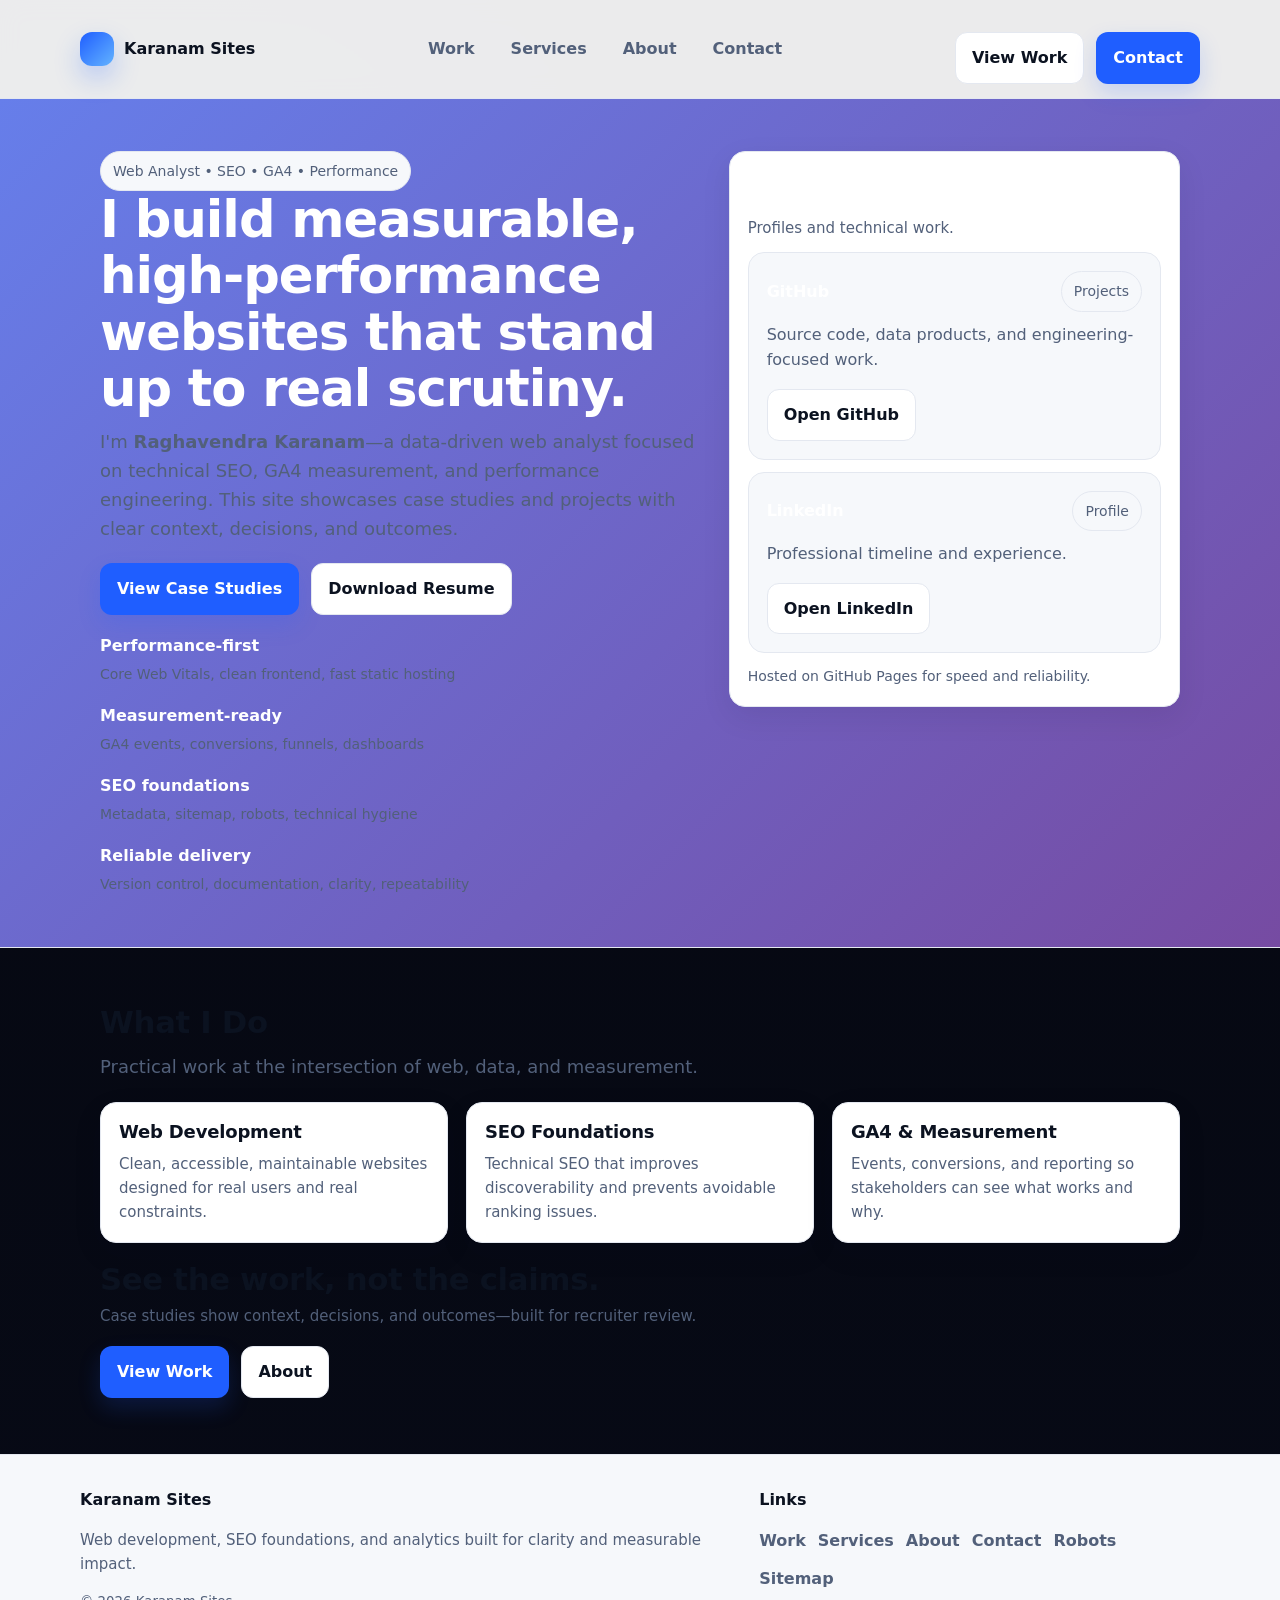
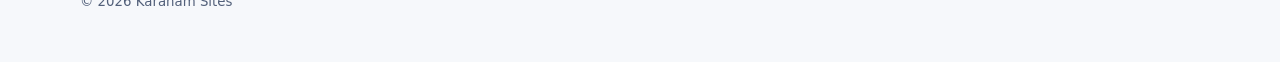
==== commit bcaf826e: "Agent edit: change the color in the hero section" ====
--- a/index.html
+++ b/index.html
@@ -69,7 +69,7 @@
 </head>
 
 <body>
-  <!-- Background FX (premium dark gradient like Sanjeev’s feel) -->
+  <!-- Background FX (premium dark gradient like Sanjeev's feel) -->
   <div class="bgFX" aria-hidden="true">
     <div class="blob b1"></div>
     <div class="blob b2"></div>
@@ -97,7 +97,7 @@
     </div>
   </header>
 
-  <section class="hero">
+  <section class="hero" style="background: linear-gradient(135deg, #667eea 0%, #764ba2 100%); color: #ffffff;">
     <div class="container heroInner">
       <div>
         <span class="badge">Web Analyst • SEO • GA4 • Performance</span>
@@ -106,7 +106,7 @@
         <h1 class="h1">I build measurable, high-performance websites that stand up to real scrutiny.</h1>
 
         <p class="lead">
-          I’m <strong>Raghavendra Karanam</strong>—a data-driven web analyst focused on
+          I'm <strong>Raghavendra Karanam</strong>—a data-driven web analyst focused on
           technical SEO, GA4 measurement, and performance engineering.
           This site showcases case studies and projects with clear context, decisions, and outcomes.
         </p>
@@ -268,4 +268,4 @@
     </script>
   </footer>
 </body>
-</html>
+</html>
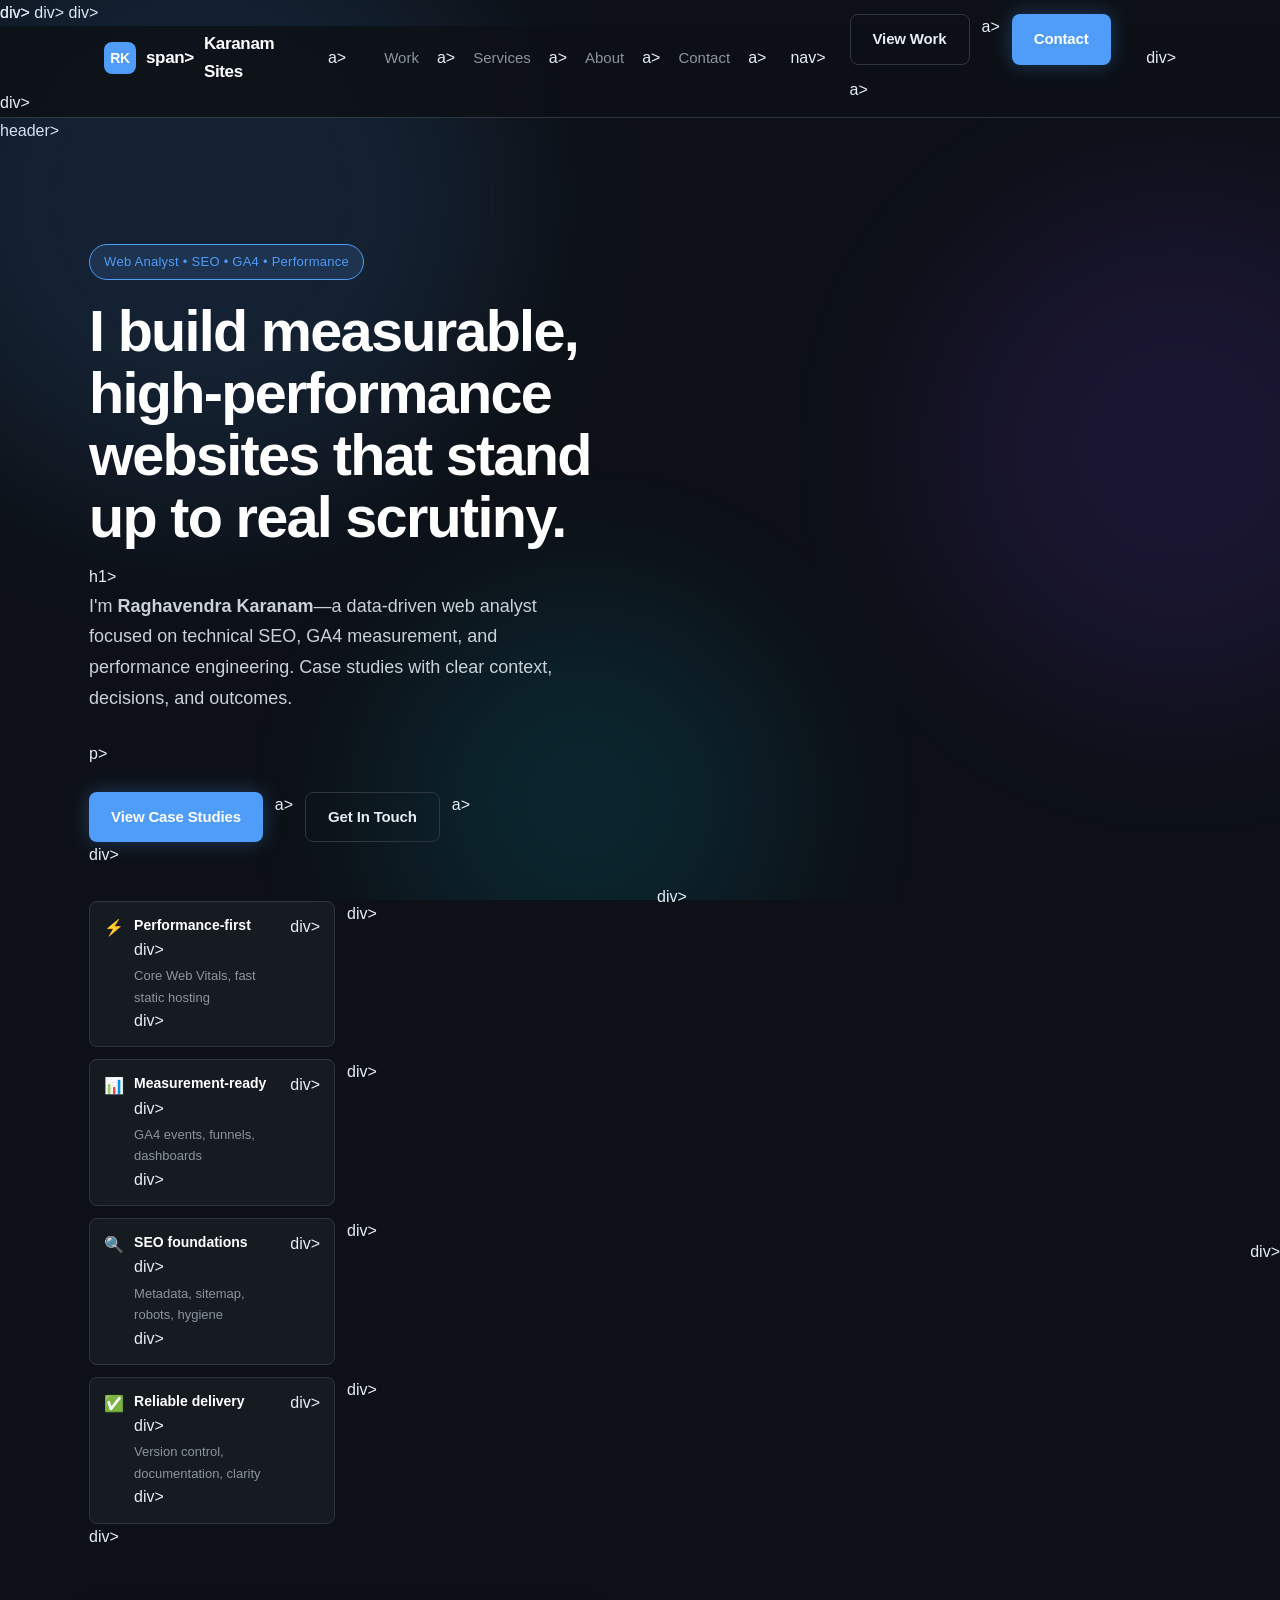
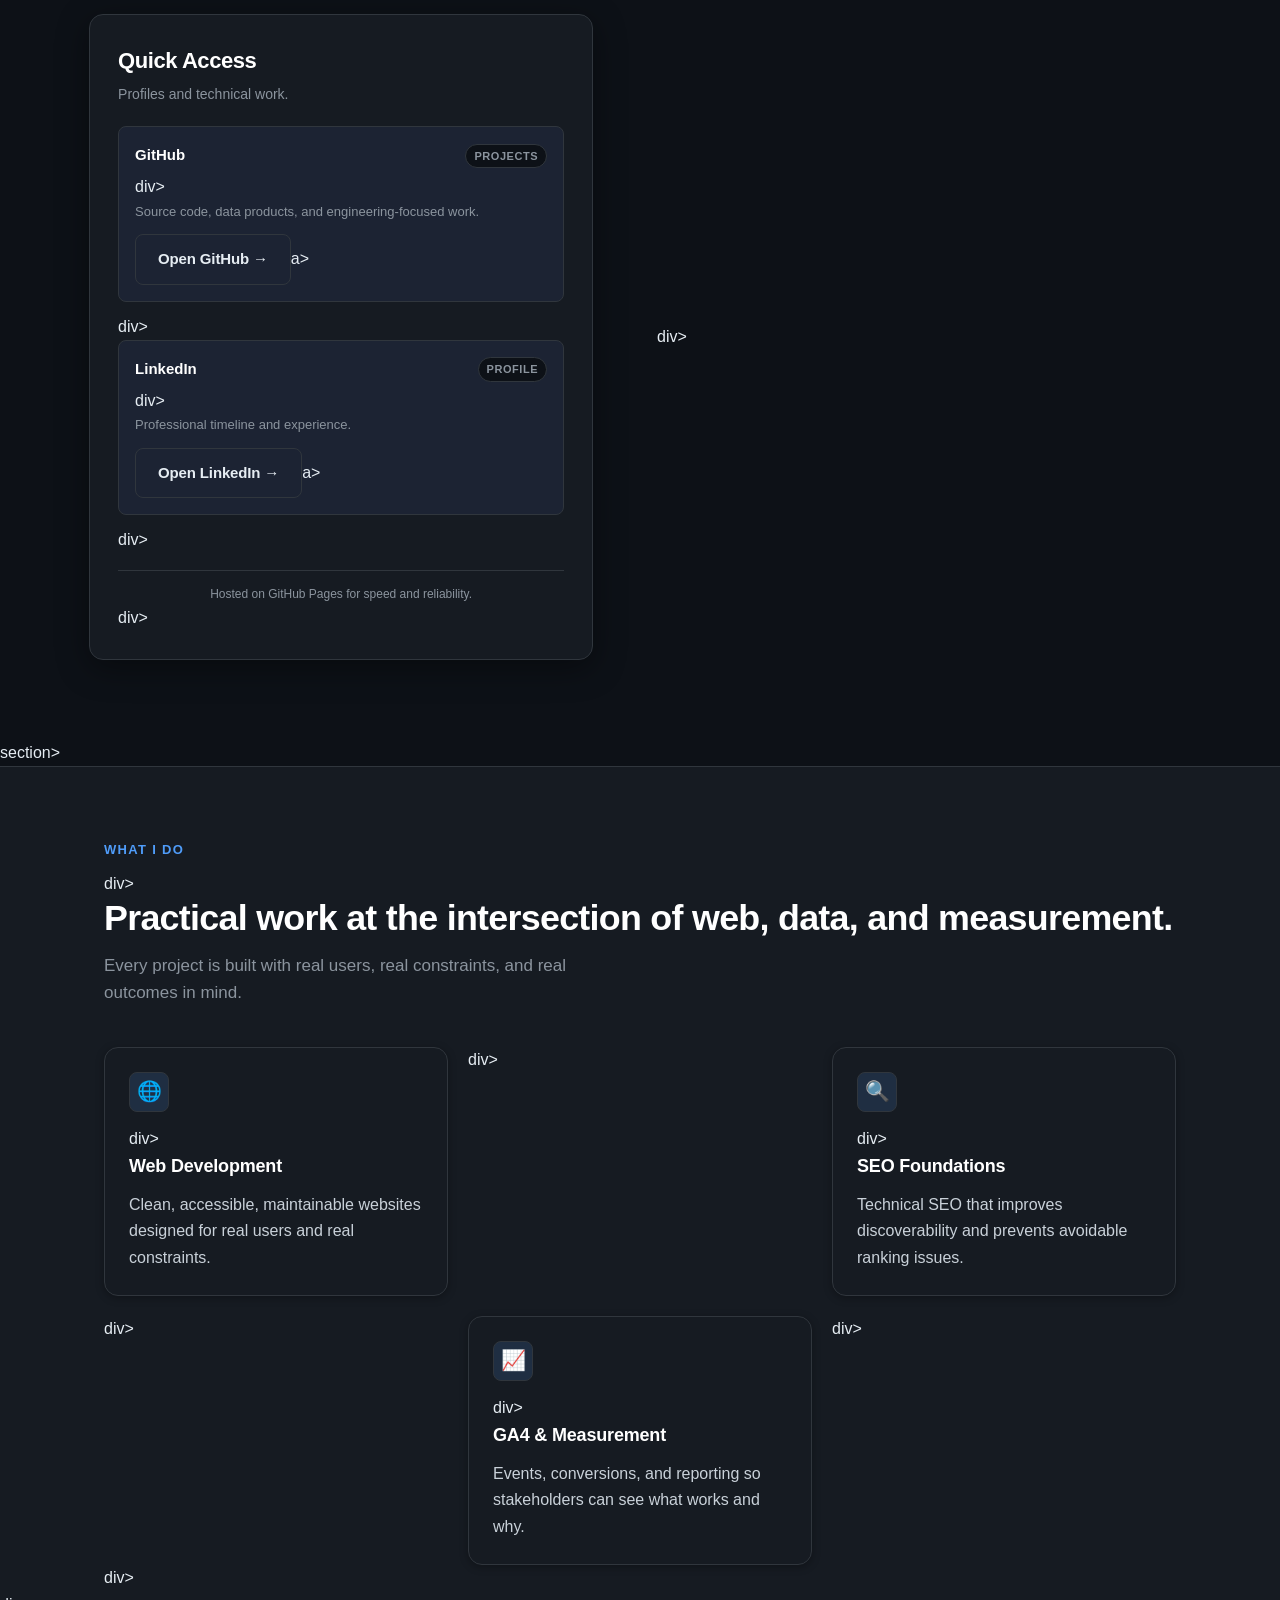
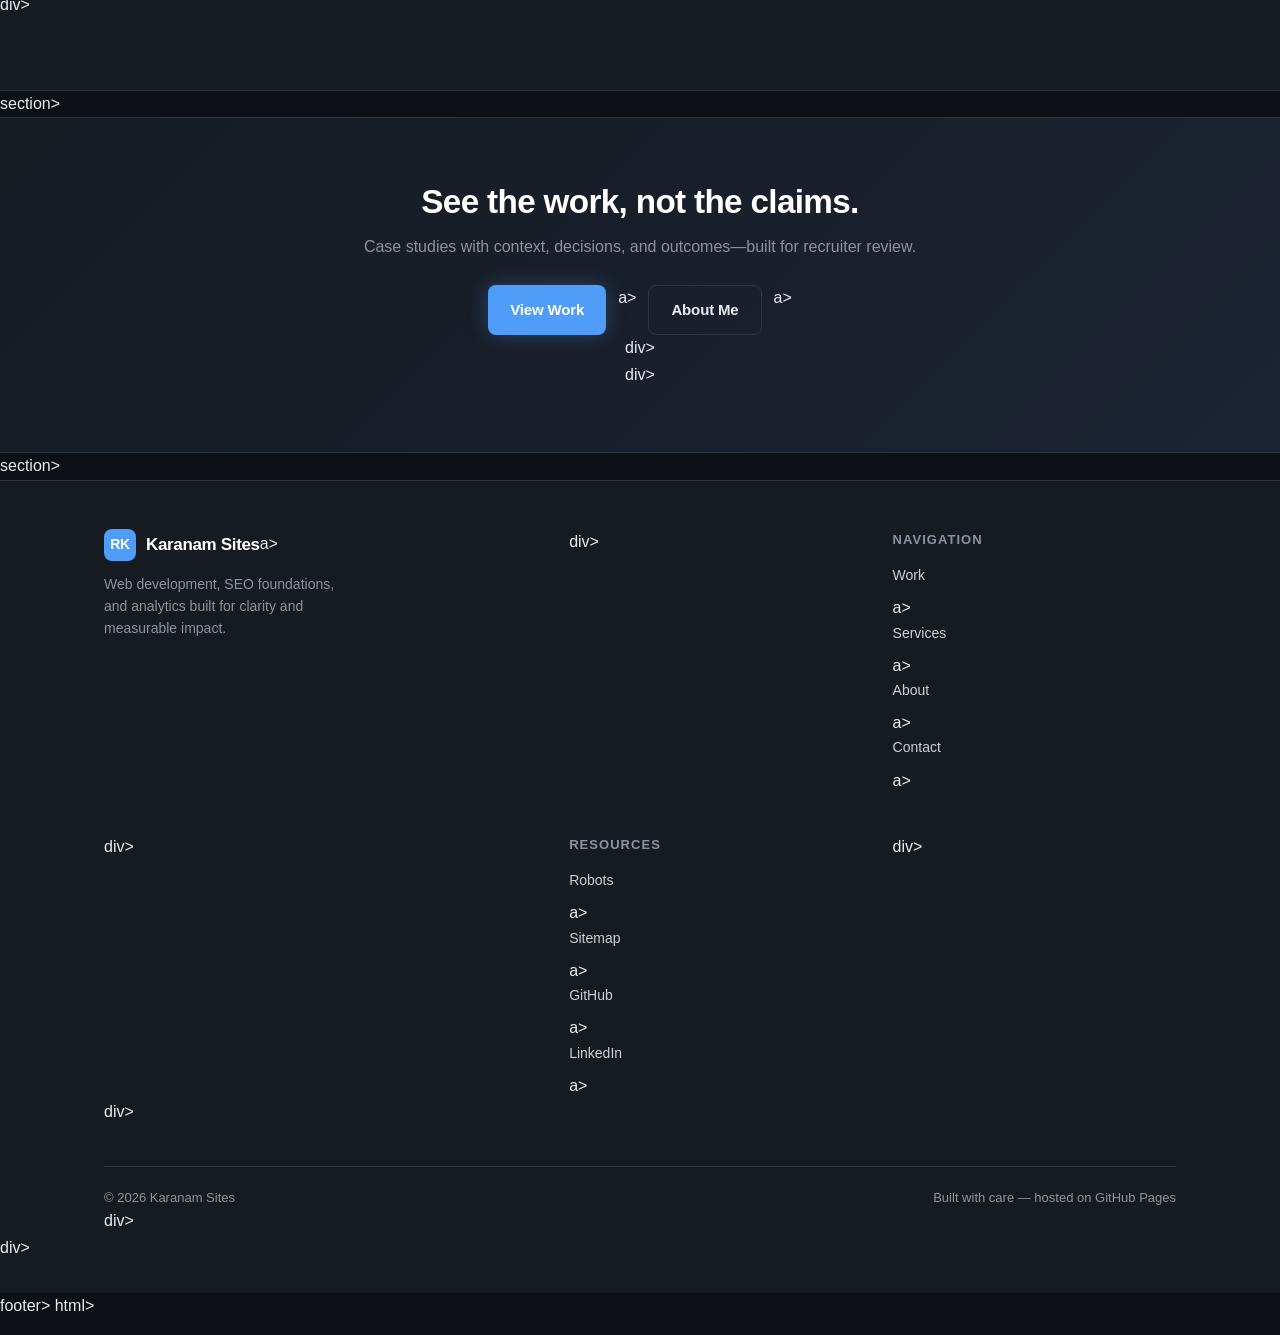
==== commit 0bf2a984: "Redesign index.html: dark theme, icons, feature grid, improved footer" ====
--- a/index.html
+++ b/index.html
@@ -1,31 +1,31 @@
 <!doctype html>
 <html lang="en">
-<head>
-  <meta charset="utf-8" />
-  <meta name="viewport" content="width=device-width, initial-scale=1" />
+  <head>
+    <meta charset="utf-8" />
+    <meta name="viewport" content="width=device-width, initial-scale=1" />
 
-  <title>Karanam Sites – Web Analyst Portfolio | SEO, GA4, Performance</title>
+    <title>Karanam Sites – Web Analyst Portfolio | SEO, GA4, Performance</title>
   <meta name="description" content="Karanam Sites is the professional portfolio of Raghavendra Karanam. Web development, SEO foundations, GA4 analytics, and performance optimization—presented with clear outcomes." />
   <meta name="robots" content="index, follow" />
-
+  
   <link rel="canonical" href="https://karanamsites.com/" />
-  <meta name="theme-color" content="#1f5eff" />
-
+  <meta name="theme-color" content="#4f9cf9" />
+  
   <meta property="og:type" content="website" />
   <meta property="og:site_name" content="Karanam Sites" />
   <meta property="og:title" content="Karanam Sites – Web Analyst Portfolio | SEO, GA4, Performance" />
   <meta property="og:description" content="Web development, SEO foundations, GA4 analytics, and performance optimization—presented with clear outcomes." />
   <meta property="og:url" content="https://karanamsites.com/" />
   <meta property="og:image" content="https://karanamsites.com/assets/og-image.svg" />
-
+  
   <meta name="twitter:card" content="summary_large_image" />
   <meta name="twitter:title" content="Karanam Sites – Web Analyst Portfolio | SEO, GA4, Performance" />
   <meta name="twitter:description" content="Web development, SEO foundations, GA4 analytics, and performance optimization—presented with clear outcomes." />
   <meta name="twitter:image" content="https://karanamsites.com/assets/og-image.svg" />
-
+  
   <link rel="icon" href="/assets/icon.svg" type="image/svg+xml" />
   <link rel="stylesheet" href="/style.css" />
-
+  
   <script type="application/ld+json">
   {
     "@context":"https://schema.org",
@@ -39,7 +39,7 @@
     }
   }
   </script>
-
+  
   <script type="application/ld+json">
   {
     "@context":"https://schema.org",
@@ -53,7 +53,7 @@
     "jobTitle":"Web Analyst | SEO + GA4 + Performance"
   }
   </script>
-
+  
   <!-- Google Analytics (GA4) -->
   <script async src="https://www.googletagmanager.com/gtag/js?id=G-V6DBGESS1P"></script>
   <script>
@@ -61,211 +61,205 @@
     function gtag(){dataLayer.push(arguments);}
     gtag('js', new Date());
     gtag('config', 'G-V6DBGESS1P', {
-      anonymize_ip: true,
-      page_title: document.title,
-      page_location: window.location.href
+        anonymize_ip: true,
+        page_title: document.title,
+        page_location: window.location.href
     });
   </script>
-</head>
+  </head>
 
-<body>
-  <!-- Background FX (premium dark gradient like Sanjeev's feel) -->
-  <div class="bgFX" aria-hidden="true">
-    <div class="blob b1"></div>
-    <div class="blob b2"></div>
-    <div class="blob b3"></div>
-  </div>
+  <body>
+    <!-- Ambient background blobs -->
+    <div class="bgFX" aria-hidden="true">
+        <div class="blob b1"></div>div>
+        <div class="blob b2"></div>div>
+        <div class="blob b3"></div>div>
+    </div>div>
 
-  <header class="siteHeader">
-    <div class="container headerInner">
-      <a class="brand" href="index.html" aria-label="Karanam Sites Home">
-        <span class="brandMark" aria-hidden="true"></span>
-        <span>Karanam Sites</span>
-      </a>
-
-      <nav class="nav" aria-label="Primary">
-        <a href="work.html">Work</a>
-        <a href="services.html">Services</a>
-        <a href="about.html">About</a>
-        <a href="contact.html">Contact</a>
-      </nav>
-
-      <div class="actions">
-        <a class="btn secondary" href="work.html">View Work</a>
-        <a class="btn primary" href="contact.html">Contact</a>
-      </div>
-    </div>
-  </header>
-
-  <section class="hero" style="background: linear-gradient(135deg, #667eea 0%, #764ba2 100%); color: #ffffff;">
+    <!-- ─── HEADER ─── -->
+    <header class="siteHeader">
+        <div class="container headerInner">
+              <a class="brand" href="index.html" aria-label="Karanam Sites Home">
+                      <span class="brandMark" aria-hidden="true"></span>span>
+                      <span>Karanam Sites</span>
+              </a>a>
+        
+            <nav class="nav" aria-label="Primary">
+                  <a href="work.html">Work</a>a>
+                  <a href="services.html">Services</a>a>
+                  <a href="about.html">About</a>a>
+                  <a href="contact.html">Contact</a>a>
+            </nav>nav>
+        
+            <div class="actions">
+                  <a class="btn secondary" href="work.html">View Work</a>a>
+                  <a class="btn primary" href="contact.html">Contact</a>a>
+            </div>div>
+        </div>div>
+    </header>header>
+  
+  <!-- ─── HERO ─── -->
+  <section class="hero">
     <div class="container heroInner">
-      <div>
-        <span class="badge">Web Analyst • SEO • GA4 • Performance</span>
-
-        <!-- Stronger recruiter-grade H1 -->
-        <h1 class="h1">I build measurable, high-performance websites that stand up to real scrutiny.</h1>
-
-        <p class="lead">
-          I'm <strong>Raghavendra Karanam</strong>—a data-driven web analyst focused on
-          technical SEO, GA4 measurement, and performance engineering.
-          This site showcases case studies and projects with clear context, decisions, and outcomes.
-        </p>
-
+    
+        <!-- Left: headline + intro -->
+        <div class="heroLeft">
+              <span class="badge">Web Analyst &bull; SEO &bull; GA4 &bull; Performance</span>
+        
+              <h1 class="h1">I build measurable, high-performance websites that stand up to real scrutiny.</h1>h1>
+        
+              <p class="lead">
+                I'm <strong>Raghavendra Karanam</strong>&mdash;a data-driven web analyst focused on
+                technical SEO, GA4 measurement, and performance engineering.
+                Case studies with clear context, decisions, and outcomes.
+              </p>p>
+        
+              <div class="actions">
+                      <a class="btn primary" href="work.html">View Case Studies</a>a>
+                      <a class="btn secondary" href="contact.html">Get In Touch</a>a>
+              </div>div>
+        
+              <!-- Feature highlights -->
+              <div class="featureList">
+                      <div class="featureItem">
+                                <span class="featureIcon">⚡</span>
+                                <div class="featureText">
+                                            <div class="title">Performance-first</div>div>
+                                            <div class="desc">Core Web Vitals, fast static hosting</div>div>
+                                </div>div>
+                      </div>div>
+                      <div class="featureItem">
+                                <span class="featureIcon">📊</span>
+                                <div class="featureText">
+                                            <div class="title">Measurement-ready</div>div>
+                                            <div class="desc">GA4 events, funnels, dashboards</div>div>
+                                </div>div>
+                      </div>div>
+                      <div class="featureItem">
+                                <span class="featureIcon">🔍</span>
+                                <div class="featureText">
+                                            <div class="title">SEO foundations</div>div>
+                                            <div class="desc">Metadata, sitemap, robots, hygiene</div>div>
+                                </div>div>
+                      </div>div>
+                      <div class="featureItem">
+                                <span class="featureIcon">✅</span>
+                                <div class="featureText">
+                                            <div class="title">Reliable delivery</div>div>
+                                            <div class="desc">Version control, documentation, clarity</div>div>
+                                </div>div>
+                      </div>div>
+              </div>div>
+        </div>div>
+    
+        <!-- Right: Quick Access card -->
+        <div class="quickAccess">
+              <h2>Quick Access</h2>
+              <p>Profiles and technical work.</p>
+        
+              <div class="profileCard">
+                      <div class="profileCardTop">
+                                <h3>GitHub</h3>
+                                <span class="profileTag">Projects</span>
+                      </div>div>
+                      <p>Source code, data products, and engineering-focused work.</p>
+                      <a class="btn secondary" href="https://github.com/raghava0071" target="_blank" rel="noopener">Open GitHub &rarr;</a>a>
+              </div>div>
+        
+              <div class="profileCard">
+                      <div class="profileCardTop">
+                                <h3>LinkedIn</h3>
+                                <span class="profileTag">Profile</span>
+                      </div>div>
+                      <p>Professional timeline and experience.</p>
+                      <a class="btn secondary" href="https://www.linkedin.com/in/raghavendra-k-460127209/" target="_blank" rel="noopener">Open LinkedIn &rarr;</a>a>
+              </div>div>
+        
+              <div class="quickAccessFooter">
+                      Hosted on GitHub Pages for speed and reliability.
+              </div>div>
+        </div>div>
+    
+    </div>div>
+  </section>section>
+  
+  <!-- ─── SERVICES ─── -->
+  <section class="section servicesSection">
+    <div class="container">
+        <div class="sectionLabel">What I Do</div>div>
+        <h2 class="sectionTitle">Practical work at the intersection of web, data, and measurement.</h2>
+        <p class="sectionLead">Every project is built with real users, real constraints, and real outcomes in mind.</p>
+    
+        <div class="grid three">
+              <div class="card">
+                      <div class="cardIcon">🌐</div>div>
+                      <h3 class="h3">Web Development</h3>
+                      <p>Clean, accessible, maintainable websites designed for real users and real constraints.</p>
+              </div>div>
+              <div class="card">
+                      <div class="cardIcon">🔍</div>div>
+                      <h3 class="h3">SEO Foundations</h3>
+                      <p>Technical SEO that improves discoverability and prevents avoidable ranking issues.</p>
+              </div>div>
+              <div class="card">
+                      <div class="cardIcon">📈</div>div>
+                      <h3 class="h3">GA4 &amp; Measurement</h3>
+                      <p>Events, conversions, and reporting so stakeholders can see what works and why.</p>
+              </div>div>
+        </div>div>
+    </div>div>
+  </section>section>
+  
+  <!-- ─── CTA STRIP ─── -->
+  <section class="ctaStrip">
+    <div class="container">
+        <h2 class="h2">See the work, not the claims.</h2>
+        <p>Case studies with context, decisions, and outcomes&mdash;built for recruiter review.</p>
         <div class="actions">
-          <a class="btn primary" href="work.html">View Case Studies</a>
-          <a class="btn secondary" href="contact.html">Download Resume</a>
-        </div>
-
-        <div class="grid" style="margin-top:18px;">
-          <div class="kpi">
-            <div class="title">Performance-first</div>
-            <div class="desc">Core Web Vitals, clean frontend, fast static hosting</div>
-          </div>
-          <div class="kpi">
-            <div class="title">Measurement-ready</div>
-            <div class="desc">GA4 events, conversions, funnels, dashboards</div>
-          </div>
-          <div class="kpi">
-            <div class="title">SEO foundations</div>
-            <div class="desc">Metadata, sitemap, robots, technical hygiene</div>
-          </div>
-          <div class="kpi">
-            <div class="title">Reliable delivery</div>
-            <div class="desc">Version control, documentation, clarity, repeatability</div>
-          </div>
-        </div>
-      </div>
-
-      <aside class="card">
-        <h2 class="h2" style="margin-bottom:10px;">Quick access</h2>
-        <p class="lead" style="font-size:15px; margin-bottom:12px;">
-          Profiles and technical work.
-        </p>
-
-        <div class="card muted" style="margin-top:12px;">
-          <div style="display:flex; align-items:center; justify-content:space-between; gap:10px; flex-wrap:wrap;">
-            <strong>GitHub</strong>
-            <span class="badge">Projects</span>
-          </div>
-          <p style="margin-top:10px; color:var(--muted);">
-            Source code, data products, and engineering-focused work.
-          </p>
-          <a class="btn secondary" href="https://github.com/raghava0071" target="_blank" rel="noopener">Open GitHub</a>
-        </div>
-
-        <div class="card muted" style="margin-top:12px;">
-          <div style="display:flex; align-items:center; justify-content:space-between; gap:10px; flex-wrap:wrap;">
-            <strong>LinkedIn</strong>
-            <span class="badge">Profile</span>
-          </div>
-          <p style="margin-top:10px; color:var(--muted);">
-            Professional timeline and experience.
-          </p>
-          <a class="btn secondary" href="https://www.linkedin.com/in/raghavendra-k-460127209/" target="_blank" rel="noopener">Open LinkedIn</a>
-        </div>
-
-        <p style="margin-top:12px; color:var(--muted); font-size:14px;">
-          Hosted on GitHub Pages for speed and reliability.
-        </p>
-      </aside>
-    </div>
-  </section>
-
-  <section class="section">
+              <a class="btn primary" href="work.html">View Work</a>a>
+              <a class="btn secondary" href="about.html">About Me</a>a>
+        </div>div>
+    </div>div>
+  </section>section>
+  
+  <!-- ─── FOOTER ─── -->
+  <footer class="siteFooter">
     <div class="container">
-      <h2 class="h2">What I Do</h2>
-      <p class="lead" style="margin-top:8px;">
-        Practical work at the intersection of web, data, and measurement.
-      </p>
-
-      <div class="grid three" style="margin-top:16px;">
-        <div class="card">
-          <h3 class="h2" style="font-size:18px;">Web Development</h3>
-          <p class="lead" style="font-size:15px;">
-            Clean, accessible, maintainable websites designed for real users and real constraints.
-          </p>
-        </div>
-
-        <div class="card">
-          <h3 class="h2" style="font-size:18px;">SEO Foundations</h3>
-          <p class="lead" style="font-size:15px;">
-            Technical SEO that improves discoverability and prevents avoidable ranking issues.
-          </p>
-        </div>
-
-        <div class="card">
-          <h3 class="h2" style="font-size:18px;">GA4 & Measurement</h3>
-          <p class="lead" style="font-size:15px;">
-            Events, conversions, and reporting so stakeholders can see what works and why.
-          </p>
-        </div>
-      </div>
-
-      <div class="cta" style="margin-top:18px;">
-        <div>
-          <h2 class="h2" style="margin:0 0 6px;">See the work, not the claims.</h2>
-          <p class="lead" style="margin:0; font-size:15px;">
-            Case studies show context, decisions, and outcomes—built for recruiter review.
-          </p>
-        </div>
-        <div class="actions">
-          <a class="btn primary" href="work.html">View Work</a>
-          <a class="btn secondary" href="about.html">About</a>
-        </div>
-      </div>
-    </div>
-  </section>
-
-  <footer class="siteFooter">
-    <div class="container footerInner">
-      <div>
-        <p><strong>Karanam Sites</strong></p>
-        <p class="lead" style="margin:0; font-size:15px;">
-          Web development, SEO foundations, and analytics built for clarity and measurable impact.
-        </p>
-        <p style="margin-top:12px;">
-          <small>© <span id="y"></span> Karanam Sites</small>
-        </p>
-      </div>
-
-      <div>
-        <p><strong>Links</strong></p>
-        <div class="footerLinks">
-          <a href="work.html">Work</a>
-          <a href="services.html">Services</a>
-          <a href="about.html">About</a>
-          <a href="contact.html">Contact</a>
-          <a href="robots.txt">Robots</a>
-          <a href="sitemap.xml">Sitemap</a>
-        </div>
-      </div>
-    </div>
-
-    <script>
-      document.getElementById("y").textContent = new Date().getFullYear();
-
-      const path = location.pathname.split("/").pop() || "index.html";
-      document.querySelectorAll(".nav a").forEach(a => {
-        if (a.getAttribute("href") === path) a.classList.add("active");
-      });
-
-      // CTA click tracking (safe: after DOM ready)
-      document.addEventListener("DOMContentLoaded", () => {
-        document.querySelectorAll("a").forEach(link => {
-          link.addEventListener("click", () => {
-            const t = (link.textContent || "").toLowerCase();
-            if (t.includes("contact") || t.includes("resume") || t.includes("work") || t.includes("case")) {
-              if (typeof gtag === "function") {
-                gtag("event", "cta_click", {
-                  link_text: link.textContent,
-                  page_path: location.pathname
-                });
-              }
-            }
-          });
-        });
-      });
-    </script>
-  </footer>
-</body>
-</html>+        <div class="footerInner">
+              <div class="footerBrand">
+                      <a class="brand" href="index.html">
+                                <span class="brandMark" aria-hidden="true"></span>
+                                <span>Karanam Sites</span>
+                      </a>a>
+                      <p>Web development, SEO foundations, and analytics built for clarity and measurable impact.</p>
+              </div>div>
+        
+              <div class="footerLinks">
+                      <h4>Navigation</h4>
+                      <a href="work.html">Work</a>a>
+                      <a href="services.html">Services</a>a>
+                      <a href="about.html">About</a>a>
+                      <a href="contact.html">Contact</a>a>
+              </div>div>
+        
+              <div class="footerLinks">
+                      <h4>Resources</h4>
+                      <a href="robots.txt">Robots</a>a>
+                      <a href="sitemap.xml">Sitemap</a>a>
+                      <a href="https://github.com/raghava0071" target="_blank" rel="noopener">GitHub</a>a>
+                      <a href="https://www.linkedin.com/in/raghavendra-k-460127209/" target="_blank" rel="noopener">LinkedIn</a>a>
+              </div>div>
+        </div>div>
+    
+        <div class="footerCopy">
+              <span>&copy; 2026 Karanam Sites</span>
+              <span>Built with care &mdash; hosted on GitHub Pages</span>
+        </div>div>
+    </div>div>
+  </footer>footer>
+  
+  </body>
+</html>html></p></p></h2></strong></span>
+  </body>
+  </script></title>
+  </head>
--- a/style.css
+++ b/style.css
@@ -1,373 +1,580 @@
 :root{
-  --bg: #ffffff;
-  --surface: #f6f8fb;
-  --text: #0b1220;
-  --muted: #52607a;
-  --border: #e4e8f0;
-
-  --brand: #1f5eff;
-  --brandDark: #1747c4;
-
-  --shadow: 0 10px 30px rgba(11,18,32,0.08);
-  --radius: 16px;
+    --bg: #0d1117;
+    --surface: #161b22;
+    --surface2: #1c2333;
+    --text: #e6edf3;
+    --textSub: #c9d1d9;
+    --muted: #8b949e;
+    --border: #30363d;
+
+  --brand: #4f9cf9;
+    --brandDark: #1f6feb;
+    --brandGlow: rgba(79,156,249,0.15);
+
+  --shadow: 0 8px 32px rgba(0,0,0,0.4);
+    --shadowSm: 0 2px 8px rgba(0,0,0,0.3);
+    --radius: 14px;
+    --radiusSm: 8px;
 
   --max: 1120px;
-  --pad: 20px;
+    --pad: 24px;
 }
 
 *{ box-sizing:border-box; }
 html{ scroll-behavior:smooth; }
 body{
-  margin:0;
-  font-family: ui-sans-serif, system-ui, -apple-system, Segoe UI, Roboto, Helvetica, Arial, "Apple Color Emoji","Segoe UI Emoji";
-  color: var(--text);
-  background: var(--bg);
-  line-height: 1.6;
-  text-rendering: optimizeLegibility;
+    margin:0;
+    font-family: -apple-system, BlinkMacSystemFont, "Segoe UI", Roboto, Helvetica, Arial, sans-serif;
+    color: var(--text);
+    background: var(--bg);
+    line-height: 1.65;
+    text-rendering: optimizeLegibility;
+    -webkit-font-smoothing: antialiased;
 }
 
 img{ max-width:100%; height:auto; display:block; }
-a{ color: var(--brand); text-decoration: none; }
-a:hover{ text-decoration: underline; }
-p{ margin: 0 0 16px; color: var(--text); }
+a{ color: var(--brand); text-decoration: none; transition: color 0.2s; }
+a:hover{ color: #fff; text-decoration: none; }
+p{ margin: 0 0 16px; color: var(--textSub); }
 small{ color: var(--muted); }
 
 .container{
-  max-width: var(--max);
-  margin: 0 auto;
-  padding: 0 var(--pad);
-}
-
-.section{ padding: 56px 0; }
-.section.sm{ padding: 32px 0; }
+    max-width: var(--max);
+    margin: 0 auto;
+    padding: 0 var(--pad);
+}
+
+.section{ padding: 72px 0; }
+.section.sm{ padding: 40px 0; }
 
 .h1{
-  font-size: clamp(32px, 4vw, 54px);
-  line-height: 1.1;
-  margin: 0 0 12px;
-  letter-spacing: -0.02em;
+    font-size: clamp(32px, 4.5vw, 58px);
+    line-height: 1.08;
+    margin: 0 0 16px;
+    letter-spacing: -0.03em;
+    font-weight: 800;
+    color: #ffffff;
 }
 .h2{
-  font-size: clamp(22px, 2.4vw, 32px);
-  line-height: 1.2;
-  margin: 0 0 12px;
-  letter-spacing: -0.01em;
+    font-size: clamp(24px, 2.6vw, 36px);
+    line-height: 1.2;
+    margin: 0 0 12px;
+    letter-spacing: -0.02em;
+    font-weight: 700;
+    color: #ffffff;
+}
+.h3{
+    font-size: 18px;
+    font-weight: 700;
+    margin: 0 0 8px;
+    color: #ffffff;
+    letter-spacing: -0.01em;
 }
 
 .lead{
-  font-size: 18px;
-  color: var(--muted);
-  margin-bottom: 20px;
-  max-width: 70ch;
+    font-size: 18px;
+    color: var(--textSub);
+    margin-bottom: 28px;
+    max-width: 60ch;
+    line-height: 1.7;
 }
 
 .badge{
-  display:inline-flex;
-  align-items:center;
-  gap:10px;
-  padding: 8px 12px;
-  border-radius: 999px;
-  background: var(--surface);
-  border: 1px solid var(--border);
-  color: var(--muted);
-  font-size: 14px;
-}
-
-.grid{ display:grid; gap: 18px; }
-.grid.two{ grid-template-columns: 1.15fr 0.85fr; }
+    display:inline-flex;
+    align-items:center;
+    gap:8px;
+    padding: 6px 14px;
+    border-radius: 999px;
+    background: var(--brandGlow);
+    border: 1px solid var(--brand);
+    color: var(--brand);
+    font-size: 13px;
+    font-weight: 500;
+    letter-spacing: 0.02em;
+    margin-bottom: 20px;
+}
+
+.grid{ display:grid; gap: 20px; }
+.grid.two{ grid-template-columns: 1fr 1fr; }
 .grid.three{ grid-template-columns: repeat(3, 1fr); }
 
 .card{
-  background: var(--bg);
-  border: 1px solid var(--border);
-  border-radius: var(--radius);
-  box-shadow: var(--shadow);
-  padding: 18px;
+    background: var(--surface);
+    border: 1px solid var(--border);
+    border-radius: var(--radius);
+    box-shadow: var(--shadowSm);
+    padding: 24px;
+    transition: border-color 0.2s, box-shadow 0.2s, transform 0.2s;
+}
+.card:hover{
+    border-color: var(--brand);
+    box-shadow: var(--shadow), 0 0 0 1px var(--brandGlow);
+    transform: translateY(-2px);
 }
 
 .card.muted{
-  background: var(--surface);
-  box-shadow: none;
-}
-
-.card h1, .card h2, .card h3{
-  margin: 0 0 10px;
-  letter-spacing: -0.01em;
-}
+    background: var(--surface2);
+    box-shadow: none;
+}
+.card.muted:hover{
+    transform: none;
+}
+
+.card h1, .card h2, .card h3{ margin: 0 0 10px; color: #ffffff; }
 .card p:last-child{ margin-bottom: 0; }
 
+.cardIcon{
+    width: 40px;
+    height: 40px;
+    border-radius: var(--radiusSm);
+    background: var(--brandGlow);
+    border: 1px solid var(--border);
+    display: flex;
+    align-items: center;
+    justify-content: center;
+    font-size: 20px;
+    margin-bottom: 14px;
+}
+
 .kpi{
-  display:flex;
-  flex-direction: column;
-  gap: 4px;
-}
-.kpi .title{ font-weight: 800; }
+    display:flex;
+    flex-direction: column;
+    gap: 4px;
+}
+.kpi .title{
+    font-weight: 700;
+    color: #ffffff;
+    font-size: 15px;
+}
 .kpi .desc{ color: var(--muted); font-size: 14px; }
 
 .actions{
-  display:flex;
-  gap: 12px;
-  flex-wrap: wrap;
-  margin-top: 18px;
+    display:flex;
+    gap: 12px;
+    flex-wrap: wrap;
+    margin-top: 24px;
 }
 
 .btn{
-  display:inline-flex;
-  align-items:center;
-  justify-content:center;
-  gap: 10px;
-  padding: 12px 16px;
-  border-radius: 12px;
-  font-weight: 800;
-  border: 1px solid transparent;
-  cursor: pointer;
-  text-decoration: none;
-  transition: transform 120ms ease, background 120ms ease, border 120ms ease, box-shadow 120ms ease;
-}
-
-.btn:hover{
-  transform: translateY(-1px);
-  text-decoration:none;
-}
-
-.btn:focus-visible,
-a:focus-visible,
-input:focus-visible,
-select:focus-visible,
-textarea:focus-visible,
-button:focus-visible{
-  outline: 3px solid rgba(31,94,255,0.28);
-  outline-offset: 2px;
-  border-radius: 12px;
+    display:inline-flex;
+    align-items:center;
+    justify-content:center;
+    gap: 8px;
+    padding: 12px 22px;
+    border-radius: var(--radiusSm);
+    font-weight: 600;
+    font-size: 15px;
+    cursor: pointer;
+    border: none;
+    text-decoration: none !important;
+    transition: all 0.2s ease;
+    white-space: nowrap;
+    letter-spacing: -0.01em;
 }
 
 .btn.primary{
-  background: var(--brand);
-  color: #fff;
-  box-shadow: 0 10px 22px rgba(31,94,255,0.18);
-}
-.btn.primary:hover{ background: var(--brandDark); }
+    background: var(--brand);
+    color: #fff;
+    box-shadow: 0 0 20px rgba(79,156,249,0.3);
+}
+.btn.primary:hover{
+    background: #6aafff;
+    box-shadow: 0 0 28px rgba(79,156,249,0.5);
+    transform: translateY(-1px);
+    color: #fff;
+}
 
 .btn.secondary{
-  background: #fff;
-  color: var(--text);
-  border-color: var(--border);
-}
-.btn.secondary:hover{ background: var(--surface); }
-
+    background: transparent;
+    color: var(--text);
+    border: 1.5px solid var(--border);
+}
+.btn.secondary:hover{
+    border-color: var(--brand);
+    color: var(--brand);
+    background: var(--brandGlow);
+    transform: translateY(-1px);
+}
+
+/* ─── BACKGROUND FX ─── */
+.bgFX{
+    position: fixed;
+    inset: 0;
+    pointer-events: none;
+    z-index: 0;
+    overflow: hidden;
+}
+.blob{
+    position: absolute;
+    border-radius: 50%;
+    filter: blur(80px);
+    opacity: 0.12;
+}
+.b1{
+    width: 600px; height: 600px;
+    background: #4f9cf9;
+    top: -100px; left: -100px;
+}
+.b2{
+    width: 500px; height: 500px;
+    background: #7c3aed;
+    top: 200px; right: -150px;
+}
+.b3{
+    width: 400px; height: 400px;
+    background: #06b6d4;
+    bottom: -100px; left: 30%;
+}
+
+/* ─── HEADER ─── */
 .siteHeader{
-  position: sticky;
-  top: 0;
-  z-index: 50;
-  background: rgba(255,255,255,0.92);
-  backdrop-filter: blur(12px);
-  border-bottom: 1px solid var(--border);
-}
-
+    position: sticky;
+    top: 0;
+    z-index: 100;
+    background: rgba(13,17,23,0.85);
+    backdrop-filter: blur(16px);
+    -webkit-backdrop-filter: blur(16px);
+    border-bottom: 1px solid var(--border);
+}
 .headerInner{
-  display:flex;
-  align-items:center;
-  justify-content: space-between;
-  padding: 14px 0;
-  gap: 16px;
+    display: flex;
+    align-items: center;
+    justify-content: space-between;
+    gap: 24px;
+    height: 64px;
 }
 
 .brand{
-  display:flex;
-  align-items:center;
-  gap: 10px;
-  font-weight: 900;
-  color: var(--text);
-  text-decoration: none;
-}
+    display: flex;
+    align-items: center;
+    gap: 10px;
+    font-weight: 700;
+    font-size: 17px;
+    color: #ffffff !important;
+    text-decoration: none !important;
+    letter-spacing: -0.02em;
+}
+.brand:hover{ color: var(--brand) !important; }
 
 .brandMark{
-  width: 34px;
-  height: 34px;
-  border-radius: 12px;
-  background: linear-gradient(135deg, var(--brand), #63b3ff);
-  box-shadow: 0 12px 26px rgba(31,94,255,0.25);
-}
+    display: inline-flex;
+    align-items: center;
+    justify-content: center;
+    width: 32px;
+    height: 32px;
+    border-radius: 8px;
+    background: var(--brand);
+    color: #fff;
+    font-weight: 800;
+    font-size: 14px;
+    flex-shrink: 0;
+}
+.brandMark::after{ content: "RK"; }
 
 .nav{
-  display:flex;
-  align-items:center;
-  gap: 16px;
-  flex-wrap: wrap;
-}
-
+    display: flex;
+    align-items: center;
+    gap: 4px;
+}
 .nav a{
-  color: var(--muted);
-  font-weight: 800;
-  padding: 8px 10px;
-  border-radius: 10px;
-}
-
+    padding: 6px 14px;
+    border-radius: var(--radiusSm);
+    color: var(--muted);
+    font-size: 15px;
+    font-weight: 500;
+    transition: all 0.2s;
+}
 .nav a:hover{
-  color: var(--text);
-  background: var(--surface);
-  text-decoration: none;
-}
-
-.nav a.active{
-  color: var(--text);
-  background: var(--surface);
-  border: 1px solid var(--border);
-}
-
+    color: #ffffff;
+    background: var(--surface);
+}
+
+.siteHeader .actions{ margin-top: 0; }
+
+/* ─── HERO ─── */
 .hero{
-  padding: 52px 0;
-  background:
-    radial-gradient(900px 300px at 20% 0%, rgba(31,94,255,0.10), transparent 60%),
-    radial-gradient(900px 300px at 90% 20%, rgba(99,179,255,0.10), transparent 55%);
-  border-bottom: 1px solid var(--border);
-}
-
+    position: relative;
+    z-index: 1;
+    padding: 100px 0 80px;
+    min-height: 85vh;
+    display: flex;
+    align-items: center;
+}
 .heroInner{
-  display:grid;
-  grid-template-columns: 1.15fr 0.85fr;
-  gap: 18px;
-  align-items: start;
-}
-
-/* Forms: supports both your current HTML and the .input class */
-.form{ display:grid; gap: 12px; }
-
-.field{ display:grid; gap: 6px; }
-label{ font-weight: 800; font-size: 14px; color: var(--text); }
-
-input, select, textarea,
-.input{
-  width: 100%;
-  padding: 12px 12px;
-  border-radius: 12px;
-  border: 1px solid var(--border);
-  background: #fff;
-  font-size: 16px;
-  color: var(--text);
-}
-
-input::placeholder,
-textarea::placeholder{
-  color: rgba(82,96,122,0.75);
-}
-
-input:focus, select:focus, textarea:focus,
-.input:focus{
-  outline: 2px solid rgba(31,94,255,0.25);
-  border-color: rgba(31,94,255,0.35);
-}
-
-textarea{ min-height: 140px; resize: vertical; }
-
-/* Footer */
+    display: grid;
+    grid-template-columns: 1fr 1fr;
+    gap: 64px;
+    align-items: center;
+}
+.heroLeft{ }
+.heroLeft .h1{ color: #ffffff; }
+.heroLeft .badge{ }
+
+/* ─── HERO FEATURES ─── */
+.featureList{
+    display: grid;
+    grid-template-columns: 1fr 1fr;
+    gap: 12px;
+    margin-top: 32px;
+}
+.featureItem{
+    display: flex;
+    align-items: flex-start;
+    gap: 10px;
+    padding: 12px 14px;
+    background: var(--surface);
+    border: 1px solid var(--border);
+    border-radius: var(--radiusSm);
+}
+.featureIcon{
+    font-size: 16px;
+    flex-shrink: 0;
+    margin-top: 1px;
+}
+.featureText .title{
+    font-weight: 600;
+    color: #ffffff;
+    font-size: 14px;
+}
+.featureText .desc{
+    color: var(--muted);
+    font-size: 13px;
+    margin-top: 2px;
+}
+
+/* ─── QUICK ACCESS CARD ─── */
+.quickAccess{
+    background: var(--surface);
+    border: 1px solid var(--border);
+    border-radius: var(--radius);
+    padding: 28px;
+    box-shadow: var(--shadow);
+}
+.quickAccess h2{
+    font-size: 22px;
+    font-weight: 700;
+    color: #ffffff;
+    margin: 0 0 4px;
+    letter-spacing: -0.02em;
+}
+.quickAccess > p{
+    color: var(--muted);
+    font-size: 14px;
+    margin-bottom: 20px;
+}
+.profileCard{
+    background: var(--surface2);
+    border: 1px solid var(--border);
+    border-radius: var(--radiusSm);
+    padding: 16px;
+    margin-bottom: 12px;
+    transition: border-color 0.2s;
+}
+.profileCard:last-of-type{ margin-bottom: 0; }
+.profileCard:hover{ border-color: var(--brand); }
+.profileCardTop{
+    display: flex;
+    align-items: center;
+    justify-content: space-between;
+    margin-bottom: 6px;
+}
+.profileCardTop h3{
+    font-size: 15px;
+    font-weight: 700;
+    color: #ffffff;
+    margin: 0;
+}
+.profileTag{
+    font-size: 11px;
+    font-weight: 600;
+    color: var(--muted);
+    background: var(--bg);
+    border: 1px solid var(--border);
+    border-radius: 999px;
+    padding: 2px 8px;
+    letter-spacing: 0.05em;
+    text-transform: uppercase;
+}
+.profileCard p{
+    font-size: 13px;
+    color: var(--muted);
+    margin-bottom: 12px;
+}
+.quickAccessFooter{
+    margin-top: 16px;
+    padding-top: 14px;
+    border-top: 1px solid var(--border);
+    font-size: 12px;
+    color: var(--muted);
+    text-align: center;
+}
+
+/* ─── SERVICES SECTION ─── */
+.servicesSection{ background: var(--surface); border-top: 1px solid var(--border); border-bottom: 1px solid var(--border); }
+
+/* ─── CTA STRIP ─── */
+.ctaStrip{
+    background: linear-gradient(135deg, var(--surface) 0%, var(--surface2) 100%);
+    border-top: 1px solid var(--border);
+    border-bottom: 1px solid var(--border);
+    padding: 64px 0;
+    text-align: center;
+}
+.ctaStrip .h2{ color: #ffffff; }
+.ctaStrip p{ color: var(--muted); margin-bottom: 0; }
+.ctaStrip .actions{ justify-content: center; }
+
+/* ─── FOOTER ─── */
 .siteFooter{
-  border-top: 1px solid var(--border);
-  background: var(--surface);
-}
-
+    background: var(--surface);
+    border-top: 1px solid var(--border);
+    padding: 48px 0 32px;
+}
 .footerInner{
-  padding: 32px 0;
-  display:grid;
-  grid-template-columns: 1.2fr 0.8fr;
-  gap: 18px;
-  align-items: start;
-}
-
-.footerLinks{
-  display:flex;
-  gap: 12px;
-  flex-wrap: wrap;
-}
-
+    display: grid;
+    grid-template-columns: 1.5fr 1fr 1fr;
+    gap: 40px;
+}
+.footerBrand .brand{ display: inline-flex; margin-bottom: 12px; }
+.footerBrand p{ color: var(--muted); font-size: 14px; max-width: 30ch; line-height: 1.6; }
+.footerCopy{
+    margin-top: 40px;
+    padding-top: 20px;
+    border-top: 1px solid var(--border);
+    display: flex;
+    align-items: center;
+    justify-content: space-between;
+    color: var(--muted);
+    font-size: 13px;
+}
+.footerLinks h4{
+    font-size: 13px;
+    font-weight: 600;
+    color: var(--muted);
+    text-transform: uppercase;
+    letter-spacing: 0.08em;
+    margin: 0 0 14px;
+}
 .footerLinks a{
-  color: var(--muted);
-  font-weight: 800;
-}
-
-.footerLinks a:hover{
-  color: var(--text);
-  text-decoration:none;
-}
-
-/* Small screen layout */
-@media (max-width: 960px){
-  .grid.two{ grid-template-columns: 1fr; }
-  .grid.three{ grid-template-columns: 1fr; }
-  .heroInner{ grid-template-columns: 1fr; }
-  .footerInner{ grid-template-columns: 1fr; }
-}
-
-/* Reduced motion */
-@media (prefers-reduced-motion: reduce){
-  html{ scroll-behavior: auto; }
-  .btn{ transition: none; }
-  .btn:hover{ transform: none; }
-}
-
-/* ===== Premium background (Sanjeev-style) ===== */
-:root{
-  --bg0: #05070f;
-  --bg1: #070a16;
-  --glowA: rgba(0, 180, 255, 0.22);
-  --glowB: rgba(120, 70, 255, 0.18);
-  --glowC: rgba(0, 255, 190, 0.12);
-}
-
-/* Make sure the page canvas is dark */
-html, body{
-  background: radial-gradient(1200px 800px at 10% 10%, rgba(31,94,255,0.10), transparent 60%),
-              radial-gradient(1000px 700px at 90% 20%, rgba(140,90,255,0.10), transparent 55%),
-              linear-gradient(180deg, var(--bg0), var(--bg1));
-}
-
-/* Background wrapper sits behind everything */
-.bgFX{
-  position: fixed;
-  inset: 0;
-  z-index: -1;
-  overflow: hidden;
-  pointer-events: none;
-}
-
-/* Soft glow blobs */
-.bgFX .blob{
-  position: absolute;
-  width: 620px;
-  height: 620px;
-  border-radius: 999px;
-  filter: blur(60px);
-  opacity: 1;
-  transform: translate3d(0,0,0);
-}
-
-.bgFX .b1{ left: -140px; top: -160px; background: var(--glowA); }
-.bgFX .b2{ right: -180px; top: -120px; background: var(--glowB); }
-.bgFX .b3{ left: 22%; bottom: -260px; background: var(--glowC); }
-
-/* Subtle grain overlay */
-.bgFX::after{
-  content:"";
-  position:absolute;
-  inset:0;
-  background-image:
-    url("data:image/svg+xml,%3Csvg xmlns='http://www.w3.org/2000/svg' width='180' height='180'%3E%3Cfilter id='n'%3E%3CfeTurbulence type='fractalNoise' baseFrequency='.75' numOctaves='3' stitchTiles='stitch'/%3E%3C/filter%3E%3Crect width='180' height='180' filter='url(%23n)' opacity='.35'/%3E%3C/svg%3E");
-  opacity: .08;
-  mix-blend-mode: overlay;
-}
-
-/* Make cards look more premium on dark bg */
-.card{
-  backdrop-filter: blur(10px);
-  -webkit-backdrop-filter: blur(10px);
-}
-
-/* Improve hero spacing on dark bg (optional but recommended) */
-.hero{
-  position: relative;
-}
-
-/* Stronger H1 rhythm */
-.h1{
-  letter-spacing: -0.02em;
-}
+    display: block;
+    color: var(--textSub);
+    font-size: 14px;
+    margin-bottom: 8px;
+    transition: color 0.2s;
+}
+.footerLinks a:hover{ color: var(--brand); }
+
+/* ─── PAGE SECTIONS ─── */
+.sectionLabel{
+    font-size: 13px;
+    font-weight: 600;
+    color: var(--brand);
+    letter-spacing: 0.1em;
+    text-transform: uppercase;
+    margin-bottom: 10px;
+}
+.sectionTitle{
+    font-size: clamp(24px, 2.8vw, 38px);
+    font-weight: 700;
+    color: #ffffff;
+    letter-spacing: -0.02em;
+    margin: 0 0 12px;
+    line-height: 1.2;
+}
+.sectionLead{
+    font-size: 17px;
+    color: var(--muted);
+    max-width: 55ch;
+    line-height: 1.6;
+    margin-bottom: 40px;
+}
+
+/* ─── WORK PAGE ─── */
+.projectCard{
+    background: var(--surface);
+    border: 1px solid var(--border);
+    border-radius: var(--radius);
+    padding: 28px;
+    transition: all 0.2s;
+}
+.projectCard:hover{
+    border-color: var(--brand);
+    transform: translateY(-3px);
+    box-shadow: var(--shadow);
+}
+.projectTag{
+    display: inline-flex;
+    align-items: center;
+    gap: 6px;
+    padding: 3px 10px;
+    background: var(--brandGlow);
+    border: 1px solid rgba(79,156,249,0.3);
+    border-radius: 999px;
+    color: var(--brand);
+    font-size: 12px;
+    font-weight: 600;
+    margin-bottom: 12px;
+    letter-spacing: 0.02em;
+}
+
+/* ─── FORM ─── */
+.formGroup{ margin-bottom: 20px; }
+.formGroup label{
+    display: block;
+    font-size: 14px;
+    font-weight: 600;
+    color: var(--textSub);
+    margin-bottom: 6px;
+}
+.formGroup input,
+.formGroup textarea,
+.formGroup select{
+    width: 100%;
+    padding: 10px 14px;
+    background: var(--surface2);
+    border: 1.5px solid var(--border);
+    border-radius: var(--radiusSm);
+    color: var(--text);
+    font-size: 15px;
+    font-family: inherit;
+    transition: border-color 0.2s, box-shadow 0.2s;
+    outline: none;
+}
+.formGroup input:focus,
+.formGroup textarea:focus{
+    border-color: var(--brand);
+    box-shadow: 0 0 0 3px rgba(79,156,249,0.15);
+}
+.formGroup textarea{ min-height: 120px; resize: vertical; }
+
+/* ─── MISC ─── */
+.tag{
+    display: inline-flex;
+    align-items: center;
+    padding: 3px 10px;
+    background: var(--surface2);
+    border: 1px solid var(--border);
+    border-radius: 999px;
+    color: var(--muted);
+    font-size: 12px;
+    font-weight: 500;
+}
+
+.divider{
+    border: none;
+    border-top: 1px solid var(--border);
+    margin: 32px 0;
+}
+
+/* ─── RESPONSIVE ─── */
+@media(max-width: 768px){
+    .heroInner{ grid-template-columns: 1fr; gap: 40px; }
+    .grid.two{ grid-template-columns: 1fr; }
+    .grid.three{ grid-template-columns: 1fr; }
+    .featureList{ grid-template-columns: 1fr; }
+    .footerInner{ grid-template-columns: 1fr; gap: 32px; }
+    .footerCopy{ flex-direction: column; gap: 8px; text-align: center; }
+    .hero{ padding: 60px 0 50px; min-height: auto; }
+    .nav{ display: none; }
+    .siteHeader .actions .btn.secondary{ display: none; }
+}
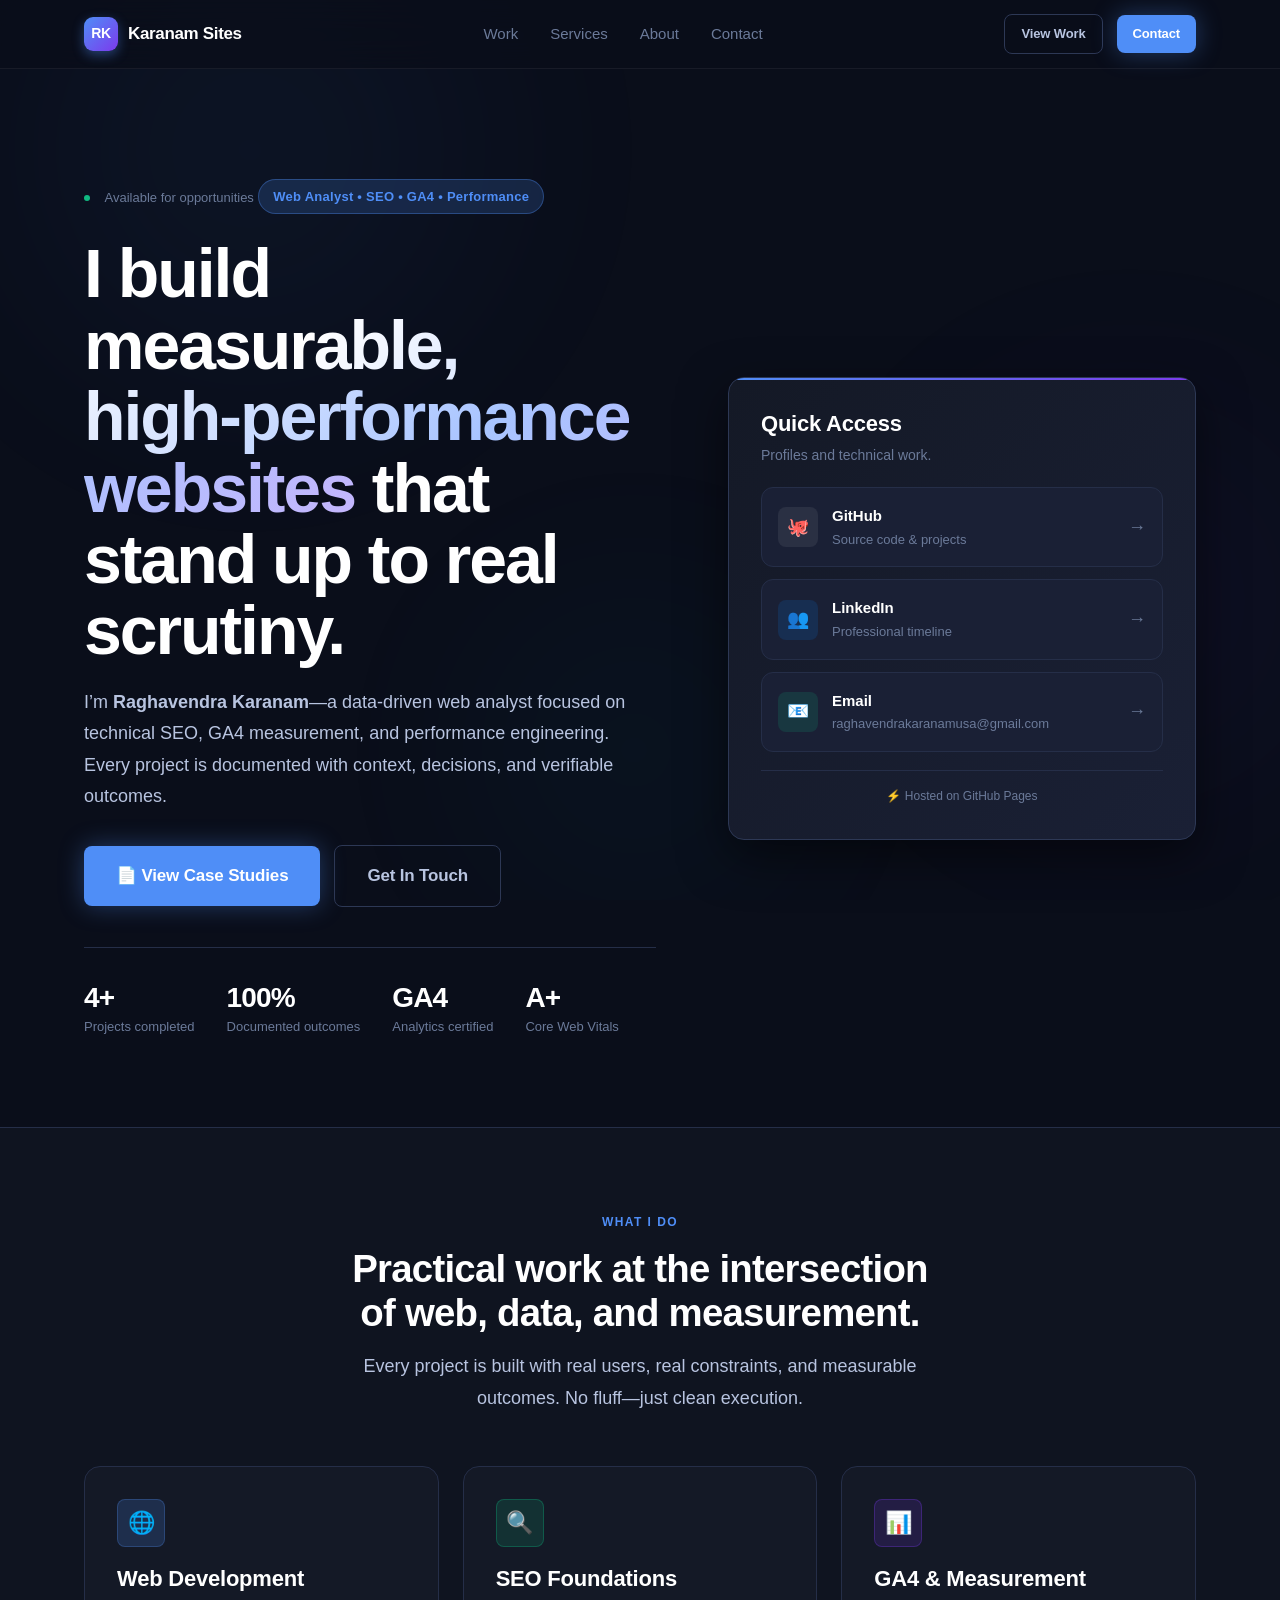
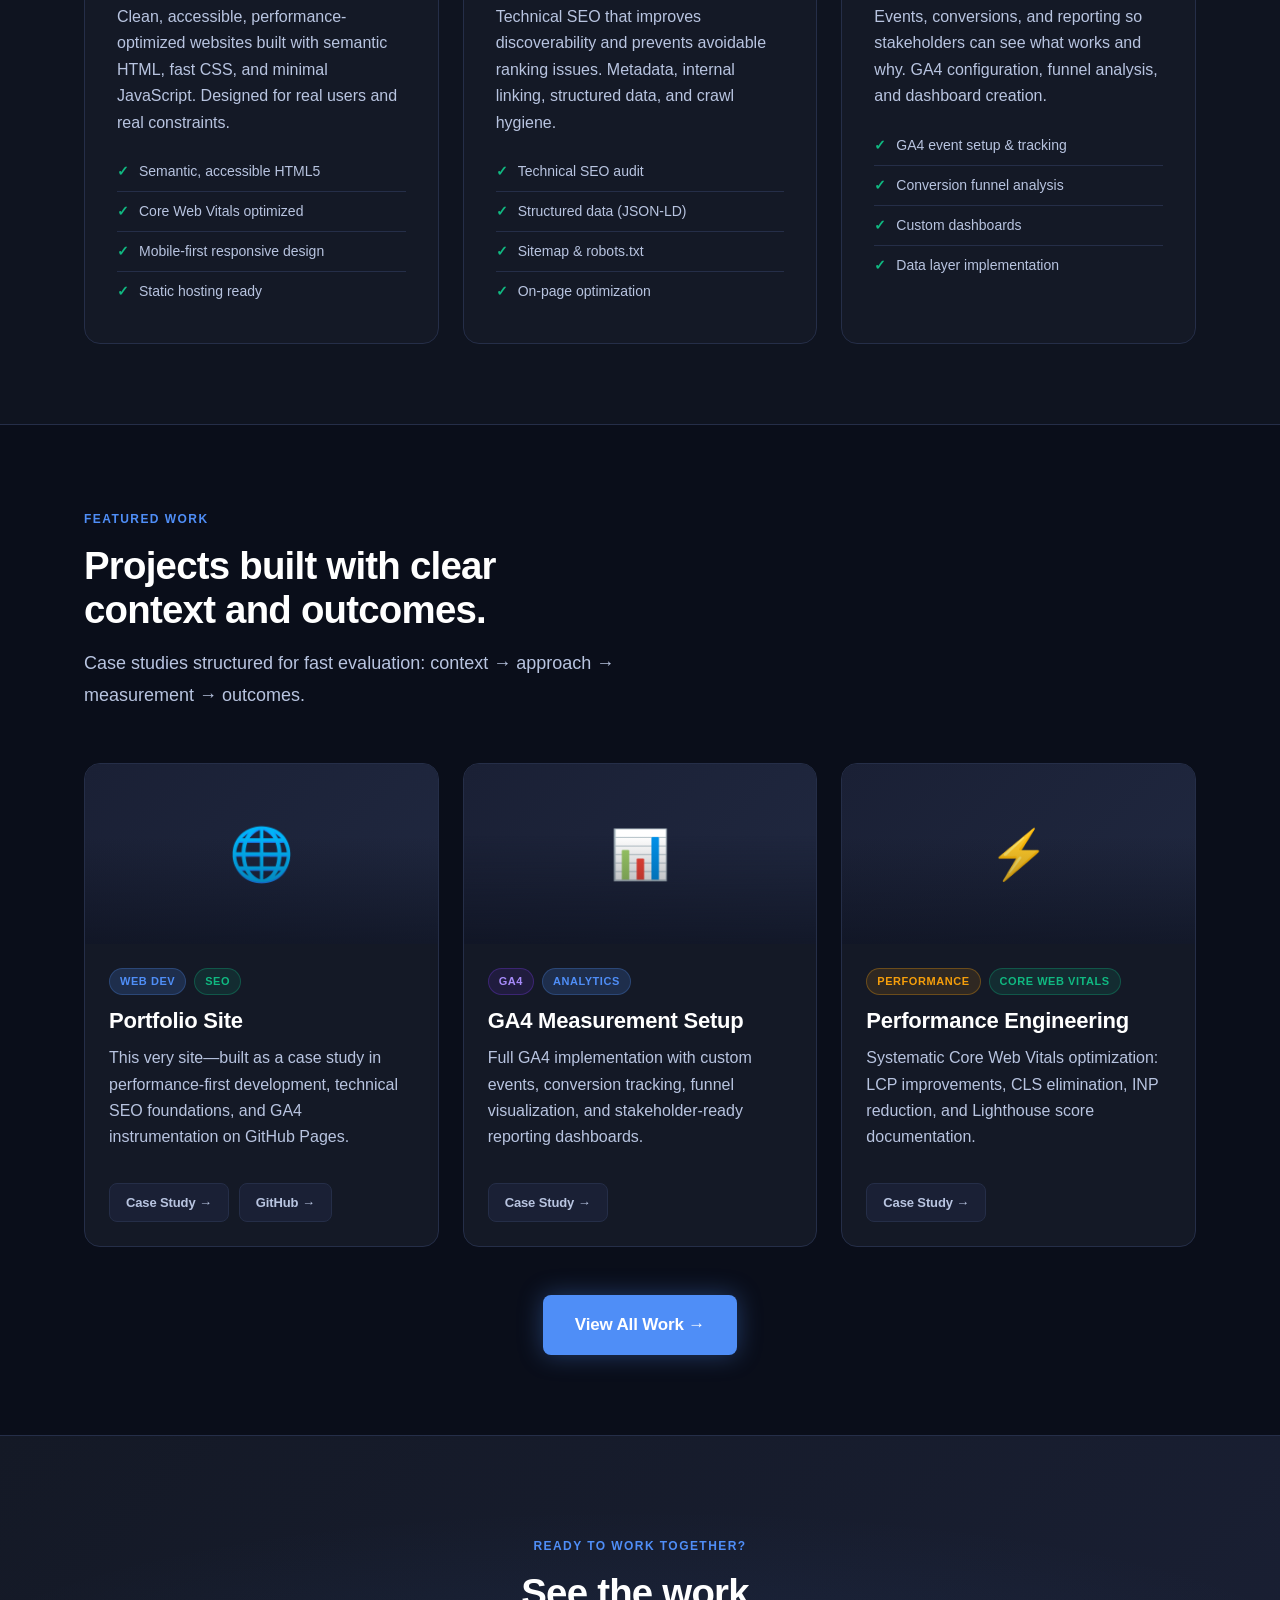
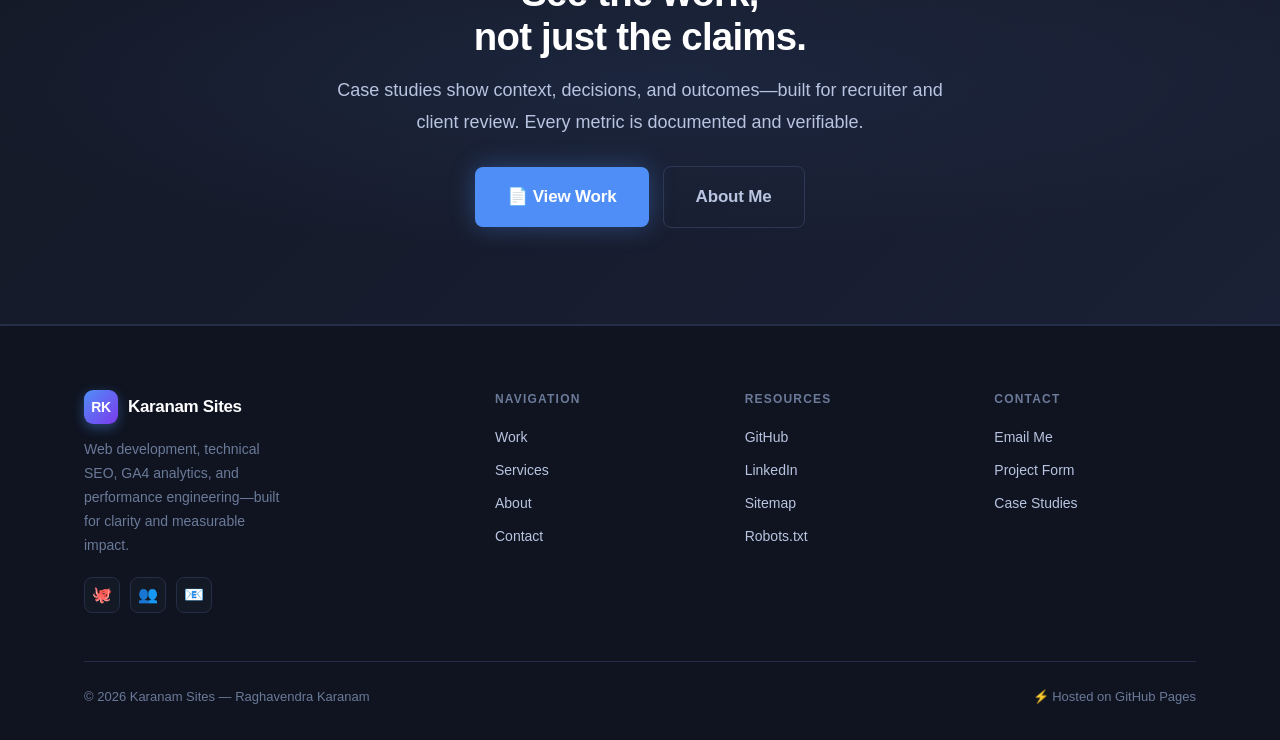
==== commit 3d1d6cf8: "omplete homepage redesign - hero, stats, projects, services, SEO" ====
--- a/index.html
+++ b/index.html
@@ -1,265 +1,255 @@
 <!doctype html>
 <html lang="en">
-  <head>
-    <meta charset="utf-8" />
-    <meta name="viewport" content="width=device-width, initial-scale=1" />
-
-    <title>Karanam Sites – Web Analyst Portfolio | SEO, GA4, Performance</title>
-  <meta name="description" content="Karanam Sites is the professional portfolio of Raghavendra Karanam. Web development, SEO foundations, GA4 analytics, and performance optimization—presented with clear outcomes." />
-  <meta name="robots" content="index, follow" />
-  
-  <link rel="canonical" href="https://karanamsites.com/" />
-  <meta name="theme-color" content="#4f9cf9" />
-  
-  <meta property="og:type" content="website" />
-  <meta property="og:site_name" content="Karanam Sites" />
-  <meta property="og:title" content="Karanam Sites – Web Analyst Portfolio | SEO, GA4, Performance" />
-  <meta property="og:description" content="Web development, SEO foundations, GA4 analytics, and performance optimization—presented with clear outcomes." />
-  <meta property="og:url" content="https://karanamsites.com/" />
-  <meta property="og:image" content="https://karanamsites.com/assets/og-image.svg" />
-  
-  <meta name="twitter:card" content="summary_large_image" />
-  <meta name="twitter:title" content="Karanam Sites – Web Analyst Portfolio | SEO, GA4, Performance" />
-  <meta name="twitter:description" content="Web development, SEO foundations, GA4 analytics, and performance optimization—presented with clear outcomes." />
-  <meta name="twitter:image" content="https://karanamsites.com/assets/og-image.svg" />
-  
-  <link rel="icon" href="/assets/icon.svg" type="image/svg+xml" />
-  <link rel="stylesheet" href="/style.css" />
-  
-  <script type="application/ld+json">
-  {
-    "@context":"https://schema.org",
-    "@type":"WebSite",
-    "name":"Karanam Sites",
-    "url":"https://karanamsites.com/",
-    "publisher":{
-      "@type":"Person",
-      "name":"Raghavendra Karanam",
-      "url":"https://karanamsites.com/"
-    }
-  }
-  </script>
-  
-  <script type="application/ld+json">
-  {
-    "@context":"https://schema.org",
-    "@type":"Person",
-    "name":"Raghavendra Karanam",
-    "url":"https://karanamsites.com/",
-    "sameAs":[
-      "https://github.com/raghava0071",
-      "https://www.linkedin.com/in/raghavendra-k-460127209/"
-    ],
-    "jobTitle":"Web Analyst | SEO + GA4 + Performance"
-  }
-  </script>
-  
-  <!-- Google Analytics (GA4) -->
-  <script async src="https://www.googletagmanager.com/gtag/js?id=G-V6DBGESS1P"></script>
-  <script>
-    window.dataLayer = window.dataLayer || [];
-    function gtag(){dataLayer.push(arguments);}
-    gtag('js', new Date());
-    gtag('config', 'G-V6DBGESS1P', {
-        anonymize_ip: true,
-        page_title: document.title,
-        page_location: window.location.href
-    });
-  </script>
-  </head>
-
-  <body>
-    <!-- Ambient background blobs -->
-    <div class="bgFX" aria-hidden="true">
-        <div class="blob b1"></div>div>
-        <div class="blob b2"></div>div>
-        <div class="blob b3"></div>div>
-    </div>div>
-
-    <!-- ─── HEADER ─── -->
-    <header class="siteHeader">
-        <div class="container headerInner">
-              <a class="brand" href="index.html" aria-label="Karanam Sites Home">
-                      <span class="brandMark" aria-hidden="true"></span>span>
-                      <span>Karanam Sites</span>
-              </a>a>
-        
-            <nav class="nav" aria-label="Primary">
-                  <a href="work.html">Work</a>a>
-                  <a href="services.html">Services</a>a>
-                  <a href="about.html">About</a>a>
-                  <a href="contact.html">Contact</a>a>
-            </nav>nav>
-        
-            <div class="actions">
-                  <a class="btn secondary" href="work.html">View Work</a>a>
-                  <a class="btn primary" href="contact.html">Contact</a>a>
-            </div>div>
-        </div>div>
-    </header>header>
-  
-  <!-- ─── HERO ─── -->
-  <section class="hero">
-    <div class="container heroInner">
-    
-        <!-- Left: headline + intro -->
-        <div class="heroLeft">
-              <span class="badge">Web Analyst &bull; SEO &bull; GA4 &bull; Performance</span>
-        
-              <h1 class="h1">I build measurable, high-performance websites that stand up to real scrutiny.</h1>h1>
-        
-              <p class="lead">
-                I'm <strong>Raghavendra Karanam</strong>&mdash;a data-driven web analyst focused on
-                technical SEO, GA4 measurement, and performance engineering.
-                Case studies with clear context, decisions, and outcomes.
-              </p>p>
-        
-              <div class="actions">
-                      <a class="btn primary" href="work.html">View Case Studies</a>a>
-                      <a class="btn secondary" href="contact.html">Get In Touch</a>a>
-              </div>div>
-        
-              <!-- Feature highlights -->
-              <div class="featureList">
-                      <div class="featureItem">
-                                <span class="featureIcon">⚡</span>
-                                <div class="featureText">
-                                            <div class="title">Performance-first</div>div>
-                                            <div class="desc">Core Web Vitals, fast static hosting</div>div>
-                                </div>div>
-                      </div>div>
-                      <div class="featureItem">
-                                <span class="featureIcon">📊</span>
-                                <div class="featureText">
-                                            <div class="title">Measurement-ready</div>div>
-                                            <div class="desc">GA4 events, funnels, dashboards</div>div>
-                                </div>div>
-                      </div>div>
-                      <div class="featureItem">
-                                <span class="featureIcon">🔍</span>
-                                <div class="featureText">
-                                            <div class="title">SEO foundations</div>div>
-                                            <div class="desc">Metadata, sitemap, robots, hygiene</div>div>
-                                </div>div>
-                      </div>div>
-                      <div class="featureItem">
-                                <span class="featureIcon">✅</span>
-                                <div class="featureText">
-                                            <div class="title">Reliable delivery</div>div>
-                                            <div class="desc">Version control, documentation, clarity</div>div>
-                                </div>div>
-                      </div>div>
-              </div>div>
-        </div>div>
-    
-        <!-- Right: Quick Access card -->
-        <div class="quickAccess">
-              <h2>Quick Access</h2>
-              <p>Profiles and technical work.</p>
-        
-              <div class="profileCard">
-                      <div class="profileCardTop">
-                                <h3>GitHub</h3>
-                                <span class="profileTag">Projects</span>
-                      </div>div>
-                      <p>Source code, data products, and engineering-focused work.</p>
-                      <a class="btn secondary" href="https://github.com/raghava0071" target="_blank" rel="noopener">Open GitHub &rarr;</a>a>
-              </div>div>
-        
-              <div class="profileCard">
-                      <div class="profileCardTop">
-                                <h3>LinkedIn</h3>
-                                <span class="profileTag">Profile</span>
-                      </div>div>
-                      <p>Professional timeline and experience.</p>
-                      <a class="btn secondary" href="https://www.linkedin.com/in/raghavendra-k-460127209/" target="_blank" rel="noopener">Open LinkedIn &rarr;</a>a>
-              </div>div>
-        
-              <div class="quickAccessFooter">
-                      Hosted on GitHub Pages for speed and reliability.
-              </div>div>
-        </div>div>
-    
-    </div>div>
-  </section>section>
-  
-  <!-- ─── SERVICES ─── -->
-  <section class="section servicesSection">
-    <div class="container">
-        <div class="sectionLabel">What I Do</div>div>
-        <h2 class="sectionTitle">Practical work at the intersection of web, data, and measurement.</h2>
-        <p class="sectionLead">Every project is built with real users, real constraints, and real outcomes in mind.</p>
-    
-        <div class="grid three">
-              <div class="card">
-                      <div class="cardIcon">🌐</div>div>
-                      <h3 class="h3">Web Development</h3>
-                      <p>Clean, accessible, maintainable websites designed for real users and real constraints.</p>
-              </div>div>
-              <div class="card">
-                      <div class="cardIcon">🔍</div>div>
-                      <h3 class="h3">SEO Foundations</h3>
-                      <p>Technical SEO that improves discoverability and prevents avoidable ranking issues.</p>
-              </div>div>
-              <div class="card">
-                      <div class="cardIcon">📈</div>div>
-                      <h3 class="h3">GA4 &amp; Measurement</h3>
-                      <p>Events, conversions, and reporting so stakeholders can see what works and why.</p>
-              </div>div>
-        </div>div>
-    </div>div>
-  </section>section>
-  
-  <!-- ─── CTA STRIP ─── -->
-  <section class="ctaStrip">
-    <div class="container">
-        <h2 class="h2">See the work, not the claims.</h2>
-        <p>Case studies with context, decisions, and outcomes&mdash;built for recruiter review.</p>
-        <div class="actions">
-              <a class="btn primary" href="work.html">View Work</a>a>
-              <a class="btn secondary" href="about.html">About Me</a>a>
-        </div>div>
-    </div>div>
-  </section>section>
-  
-  <!-- ─── FOOTER ─── -->
-  <footer class="siteFooter">
-    <div class="container">
-        <div class="footerInner">
-              <div class="footerBrand">
-                      <a class="brand" href="index.html">
-                                <span class="brandMark" aria-hidden="true"></span>
-                                <span>Karanam Sites</span>
-                      </a>a>
-                      <p>Web development, SEO foundations, and analytics built for clarity and measurable impact.</p>
-              </div>div>
-        
-              <div class="footerLinks">
-                      <h4>Navigation</h4>
-                      <a href="work.html">Work</a>a>
-                      <a href="services.html">Services</a>a>
-                      <a href="about.html">About</a>a>
-                      <a href="contact.html">Contact</a>a>
-              </div>div>
-        
-              <div class="footerLinks">
-                      <h4>Resources</h4>
-                      <a href="robots.txt">Robots</a>a>
-                      <a href="sitemap.xml">Sitemap</a>a>
-                      <a href="https://github.com/raghava0071" target="_blank" rel="noopener">GitHub</a>a>
-                      <a href="https://www.linkedin.com/in/raghavendra-k-460127209/" target="_blank" rel="noopener">LinkedIn</a>a>
-              </div>div>
-        </div>div>
-    
-        <div class="footerCopy">
-              <span>&copy; 2026 Karanam Sites</span>
-              <span>Built with care &mdash; hosted on GitHub Pages</span>
-        </div>div>
-    </div>div>
-  </footer>footer>
-  
-  </body>
-</html>html></p></p></h2></strong></span>
-  </body>
-  </script></title>
-  </head>
+<head>
+<meta charset="utf-8" />
+<meta name="viewport" content="width=device-width, initial-scale=1" />
+<title>Karanam Sites &ndash; Web Analyst &amp; SEO Portfolio | GA4, Performance</title>
+<meta name="description" content="Raghavendra Karanam is a data-driven web analyst specializing in technical SEO, GA4 measurement, and performance engineering. View case studies and measurable outcomes." />
+<meta name="keywords" content="web analyst, SEO specialist, GA4 analytics, performance engineering, web development, Raghavendra Karanam" />
+<meta name="author" content="Raghavendra Karanam" />
+<meta name="robots" content="index, follow" />
+<link rel="canonical" href="https://karanamsites.com/" />
+<meta name="theme-color" content="#4f8ef7" />
+<meta property="og:type" content="website" />
+<meta property="og:site_name" content="Karanam Sites" />
+<meta property="og:title" content="Karanam Sites &ndash; Web Analyst &amp; SEO Portfolio" />
+<meta property="og:description" content="Data-driven web analyst: technical SEO, GA4 measurement, and performance engineering with clear, measurable outcomes." />
+<meta property="og:url" content="https://karanamsites.com/" />
+<meta property="og:image" content="https://karanamsites.com/assets/og-image.svg" />
+<meta name="twitter:card" content="summary_large_image" />
+<meta name="twitter:title" content="Karanam Sites &ndash; Web Analyst Portfolio" />
+<meta name="twitter:description" content="Technical SEO, GA4 measurement, and performance engineering with measurable outcomes." />
+<meta name="twitter:image" content="https://karanamsites.com/assets/og-image.svg" />
+<link rel="icon" href="/assets/icon.svg" type="image/svg+xml" />
+<link rel="stylesheet" href="/style.css" />
+<script type="application/ld+json">
+{"@context":"https://schema.org","@type":"Person","name":"Raghavendra Karanam","url":"https://karanamsites.com/","image":"https://karanamsites.com/assets/og-image.svg","sameAs":["https://github.com/raghava0071","https://www.linkedin.com/in/raghavendra-k-460127209/"],"jobTitle":"Web Analyst | SEO + GA4 + Performance Engineering","worksFor":{"@type":"Organization","name":"Karanam Sites","url":"https://karanamsites.com/"}}
+</script>
+<script async src="https://www.googletagmanager.com/gtag/js?id=G-V6DBGESS1P"></script>
+<script>window.dataLayer=window.dataLayer||[];function gtag(){dataLayer.push(arguments);}gtag('js',new Date());gtag('config','G-V6DBGESS1P',{anonymize_ip:true});</script>
+</head>
+<body>
+<div class="bgFX" aria-hidden="true"><div class="blob b1"></div><div class="blob b2"></div><div class="blob b3"></div></div>
+
+<header class="siteHeader">
+  <div class="container headerInner">
+    <a class="brand" href="/" aria-label="Karanam Sites Home">
+      <span class="brandMark" aria-hidden="true"></span>
+      <span>Karanam Sites</span>
+    </a>
+    <nav class="nav" aria-label="Primary navigation">
+      <a href="work.html">Work</a>
+      <a href="services.html">Services</a>
+      <a href="about.html">About</a>
+      <a href="contact.html">Contact</a>
+    </nav>
+    <div class="actions">
+      <a class="btn secondary btn-sm" href="work.html">View Work</a>
+      <a class="btn primary btn-sm" href="contact.html">Contact</a>
+    </div>
+  </div>
+</header>
+
+<main>
+<!-- HERO -->
+<section class="hero" aria-label="Introduction">
+  <div class="container heroInner">
+    <div>
+      <div class="hero-tag"><span></span>&nbsp; Available for opportunities</div>
+      <span class="badge">Web Analyst &bull; SEO &bull; GA4 &bull; Performance</span>
+      <h1 class="h1"><span class="hero-gradient-text">I build measurable,<br>high-performance<br>websites</span> that stand up to real scrutiny.</h1>
+      <p class="lead">I&rsquo;m <strong>Raghavendra Karanam</strong>&mdash;a data-driven web analyst focused on technical SEO, GA4 measurement, and performance engineering. Every project is documented with context, decisions, and verifiable outcomes.</p>
+      <div class="actions">
+        <a class="btn primary btn-lg" href="work.html">&#128196; View Case Studies</a>
+        <a class="btn secondary btn-lg" href="contact.html">Get In Touch</a>
+      </div>
+      <div class="statsBar">
+        <div class="statItem"><div class="statNum">4+</div><div class="statLabel">Projects completed</div></div>
+        <div class="statItem"><div class="statNum">100%</div><div class="statLabel">Documented outcomes</div></div>
+        <div class="statItem"><div class="statNum">GA4</div><div class="statLabel">Analytics certified</div></div>
+        <div class="statItem"><div class="statNum">A+</div><div class="statLabel">Core Web Vitals</div></div>
+      </div>
+    </div>
+    <div class="sideCard" aria-label="Quick access">
+      <h2 class="h3" style="margin-bottom:6px;">Quick Access</h2>
+      <p style="color:var(--muted);font-size:14px;margin-bottom:20px;">Profiles and technical work.</p>
+      <a class="profileLink" href="https://github.com/raghava0071" target="_blank" rel="noopener noreferrer" aria-label="Open GitHub profile">
+        <div class="profileLinkLeft">
+          <div class="profileLinkIcon" style="background:rgba(255,255,255,0.07);">&#128025;</div>
+          <div><span class="profileLinkTitle">GitHub</span><span class="profileLinkDesc">Source code &amp; projects</span></div>
+        </div>
+        <span class="profileLinkArrow">&rarr;</span>
+      </a>
+      <a class="profileLink" href="https://www.linkedin.com/in/raghavendra-k-460127209/" target="_blank" rel="noopener noreferrer" aria-label="Open LinkedIn profile">
+        <div class="profileLinkLeft">
+          <div class="profileLinkIcon" style="background:rgba(10,102,194,0.2);">&#128101;</div>
+          <div><span class="profileLinkTitle">LinkedIn</span><span class="profileLinkDesc">Professional timeline</span></div>
+        </div>
+        <span class="profileLinkArrow">&rarr;</span>
+      </a>
+      <a class="profileLink" href="mailto:raghavendrakaranamusa@gmail.com" aria-label="Send email">
+        <div class="profileLinkLeft">
+          <div class="profileLinkIcon" style="background:rgba(16,185,129,0.15);">&#128231;</div>
+          <div><span class="profileLinkTitle">Email</span><span class="profileLinkDesc">raghavendrakaranamusa@gmail.com</span></div>
+        </div>
+        <span class="profileLinkArrow">&rarr;</span>
+      </a>
+      <p style="text-align:center;color:var(--muted);font-size:12px;margin:18px 0 0;padding-top:16px;border-top:1px solid var(--border);">&#9889; Hosted on GitHub Pages</p>
+    </div>
+  </div>
+</section>
+
+<!-- WHAT I DO -->
+<section class="section" style="background:var(--bg2);border-top:1px solid var(--border);border-bottom:1px solid var(--border);">
+  <div class="container">
+    <div class="sectionHead center">
+      <span class="eyebrow">What I Do</span>
+      <h2 class="h2">Practical work at the intersection<br>of web, data, and measurement.</h2>
+      <p class="lead" style="margin:0 auto;">Every project is built with real users, real constraints, and measurable outcomes. No fluff&mdash;just clean execution.</p>
+    </div>
+    <div class="grid grid-3">
+      <div class="serviceCard">
+        <div class="card-icon">&#127760;</div>
+        <h3 class="h3">Web Development</h3>
+        <p>Clean, accessible, performance-optimized websites built with semantic HTML, fast CSS, and minimal JavaScript. Designed for real users and real constraints.</p>
+        <ul class="checkList" style="margin-top:16px;">
+          <li>Semantic, accessible HTML5</li>
+          <li>Core Web Vitals optimized</li>
+          <li>Mobile-first responsive design</li>
+          <li>Static hosting ready</li>
+        </ul>
+      </div>
+      <div class="serviceCard">
+        <div class="card-icon green">&#128269;</div>
+        <h3 class="h3">SEO Foundations</h3>
+        <p>Technical SEO that improves discoverability and prevents avoidable ranking issues. Metadata, internal linking, structured data, and crawl hygiene.</p>
+        <ul class="checkList" style="margin-top:16px;">
+          <li>Technical SEO audit</li>
+          <li>Structured data (JSON-LD)</li>
+          <li>Sitemap &amp; robots.txt</li>
+          <li>On-page optimization</li>
+        </ul>
+      </div>
+      <div class="serviceCard">
+        <div class="card-icon purple">&#128202;</div>
+        <h3 class="h3">GA4 &amp; Measurement</h3>
+        <p>Events, conversions, and reporting so stakeholders can see what works and why. GA4 configuration, funnel analysis, and dashboard creation.</p>
+        <ul class="checkList" style="margin-top:16px;">
+          <li>GA4 event setup &amp; tracking</li>
+          <li>Conversion funnel analysis</li>
+          <li>Custom dashboards</li>
+          <li>Data layer implementation</li>
+        </ul>
+      </div>
+    </div>
+  </div>
+</section>
+
+<!-- FEATURED WORK -->
+<section class="section">
+  <div class="container">
+    <div class="sectionHead">
+      <span class="eyebrow">Featured Work</span>
+      <h2 class="h2">Projects built with clear<br>context and outcomes.</h2>
+      <p class="lead">Case studies structured for fast evaluation: context &rarr; approach &rarr; measurement &rarr; outcomes.</p>
+    </div>
+    <div class="grid grid-3">
+      <div class="projectCard">
+        <div class="projectThumb">&#127760;</div>
+        <div class="projectBody">
+          <div class="projectTags"><span class="projectTag">Web Dev</span><span class="projectTag green">SEO</span></div>
+          <h3 class="h3">Portfolio Site</h3>
+          <p>This very site&mdash;built as a case study in performance-first development, technical SEO foundations, and GA4 instrumentation on GitHub Pages.</p>
+          <div class="projectLinks">
+            <a class="btn ghost btn-sm" href="work.html">Case Study &rarr;</a>
+            <a class="btn ghost btn-sm" href="https://github.com/raghava0071" target="_blank" rel="noopener">GitHub &rarr;</a>
+          </div>
+        </div>
+      </div>
+      <div class="projectCard">
+        <div class="projectThumb" style="font-size:48px;">&#128202;</div>
+        <div class="projectBody">
+          <div class="projectTags"><span class="projectTag purple">GA4</span><span class="projectTag">Analytics</span></div>
+          <h3 class="h3">GA4 Measurement Setup</h3>
+          <p>Full GA4 implementation with custom events, conversion tracking, funnel visualization, and stakeholder-ready reporting dashboards.</p>
+          <div class="projectLinks">
+            <a class="btn ghost btn-sm" href="work.html">Case Study &rarr;</a>
+          </div>
+        </div>
+      </div>
+      <div class="projectCard">
+        <div class="projectThumb" style="font-size:48px;">&#9889;</div>
+        <div class="projectBody">
+          <div class="projectTags"><span class="projectTag orange">Performance</span><span class="projectTag green">Core Web Vitals</span></div>
+          <h3 class="h3">Performance Engineering</h3>
+          <p>Systematic Core Web Vitals optimization: LCP improvements, CLS elimination, INP reduction, and Lighthouse score documentation.</p>
+          <div class="projectLinks">
+            <a class="btn ghost btn-sm" href="work.html">Case Study &rarr;</a>
+          </div>
+        </div>
+      </div>
+    </div>
+    <div style="text-align:center;margin-top:48px;">
+      <a class="btn primary btn-lg" href="work.html">View All Work &rarr;</a>
+    </div>
+  </div>
+</section>
+
+<!-- CTA -->
+<section class="ctaSection">
+  <div class="container">
+    <span class="eyebrow">Ready to work together?</span>
+    <h2 class="h2" style="margin-bottom:16px;">See the work,<br>not just the claims.</h2>
+    <p class="lead" style="margin:0 auto 0;text-align:center;">Case studies show context, decisions, and outcomes&mdash;built for recruiter and client review. Every metric is documented and verifiable.</p>
+    <div class="actions center">
+      <a class="btn primary btn-lg" href="work.html">&#128196; View Work</a>
+      <a class="btn secondary btn-lg" href="about.html">About Me</a>
+    </div>
+  </div>
+</section>
+</main>
+
+<footer class="siteFooter" aria-label="Site footer">
+  <div class="container">
+    <div class="footerGrid">
+      <div class="footerBrand">
+        <a class="brand" href="/" aria-label="Karanam Sites Home">
+          <span class="brandMark" aria-hidden="true"></span>
+          <span>Karanam Sites</span>
+        </a>
+        <p>Web development, technical SEO, GA4 analytics, and performance engineering&mdash;built for clarity and measurable impact.</p>
+        <div class="footerSocials">
+          <a class="socialBtn" href="https://github.com/raghava0071" target="_blank" rel="noopener" aria-label="GitHub">&#128025;</a>
+          <a class="socialBtn" href="https://www.linkedin.com/in/raghavendra-k-460127209/" target="_blank" rel="noopener" aria-label="LinkedIn">&#128101;</a>
+          <a class="socialBtn" href="mailto:raghavendrakaranamusa@gmail.com" aria-label="Email">&#128231;</a>
+        </div>
+      </div>
+      <div class="footerCol">
+        <h5>Navigation</h5>
+        <a href="work.html">Work</a>
+        <a href="services.html">Services</a>
+        <a href="about.html">About</a>
+        <a href="contact.html">Contact</a>
+      </div>
+      <div class="footerCol">
+        <h5>Resources</h5>
+        <a href="https://github.com/raghava0071" target="_blank" rel="noopener">GitHub</a>
+        <a href="https://www.linkedin.com/in/raghavendra-k-460127209/" target="_blank" rel="noopener">LinkedIn</a>
+        <a href="sitemap.xml">Sitemap</a>
+        <a href="robots.txt">Robots.txt</a>
+      </div>
+      <div class="footerCol">
+        <h5>Contact</h5>
+        <a href="mailto:raghavendrakaranamusa@gmail.com">Email Me</a>
+        <a href="contact.html">Project Form</a>
+        <a href="work.html">Case Studies</a>
+      </div>
+    </div>
+    <div class="footerBottom">
+      <span>&copy; 2026 Karanam Sites &mdash; Raghavendra Karanam</span>
+      <span style="display:flex;align-items:center;gap:8px;">&#9889; Hosted on GitHub Pages</span>
+    </div>
+  </div>
+</footer>
+</body>
+</html>
--- a/style.css
+++ b/style.css
@@ -1,580 +1,587 @@
-:root{
-    --bg: #0d1117;
-    --surface: #161b22;
-    --surface2: #1c2333;
-    --text: #e6edf3;
-    --textSub: #c9d1d9;
-    --muted: #8b949e;
-    --border: #30363d;
-
-  --brand: #4f9cf9;
-    --brandDark: #1f6feb;
-    --brandGlow: rgba(79,156,249,0.15);
-
-  --shadow: 0 8px 32px rgba(0,0,0,0.4);
-    --shadowSm: 0 2px 8px rgba(0,0,0,0.3);
-    --radius: 14px;
-    --radiusSm: 8px;
-
-  --max: 1120px;
-    --pad: 24px;
-}
-
-*{ box-sizing:border-box; }
-html{ scroll-behavior:smooth; }
-body{
-    margin:0;
-    font-family: -apple-system, BlinkMacSystemFont, "Segoe UI", Roboto, Helvetica, Arial, sans-serif;
-    color: var(--text);
-    background: var(--bg);
-    line-height: 1.65;
-    text-rendering: optimizeLegibility;
-    -webkit-font-smoothing: antialiased;
-}
-
-img{ max-width:100%; height:auto; display:block; }
-a{ color: var(--brand); text-decoration: none; transition: color 0.2s; }
-a:hover{ color: #fff; text-decoration: none; }
-p{ margin: 0 0 16px; color: var(--textSub); }
-small{ color: var(--muted); }
-
-.container{
-    max-width: var(--max);
-    margin: 0 auto;
-    padding: 0 var(--pad);
-}
-
-.section{ padding: 72px 0; }
-.section.sm{ padding: 40px 0; }
-
-.h1{
-    font-size: clamp(32px, 4.5vw, 58px);
-    line-height: 1.08;
-    margin: 0 0 16px;
-    letter-spacing: -0.03em;
-    font-weight: 800;
-    color: #ffffff;
-}
-.h2{
-    font-size: clamp(24px, 2.6vw, 36px);
-    line-height: 1.2;
-    margin: 0 0 12px;
-    letter-spacing: -0.02em;
-    font-weight: 700;
-    color: #ffffff;
-}
-.h3{
-    font-size: 18px;
-    font-weight: 700;
-    margin: 0 0 8px;
-    color: #ffffff;
-    letter-spacing: -0.01em;
-}
-
-.lead{
-    font-size: 18px;
-    color: var(--textSub);
-    margin-bottom: 28px;
-    max-width: 60ch;
-    line-height: 1.7;
-}
-
-.badge{
-    display:inline-flex;
-    align-items:center;
-    gap:8px;
-    padding: 6px 14px;
-    border-radius: 999px;
-    background: var(--brandGlow);
-    border: 1px solid var(--brand);
-    color: var(--brand);
-    font-size: 13px;
-    font-weight: 500;
-    letter-spacing: 0.02em;
-    margin-bottom: 20px;
-}
-
-.grid{ display:grid; gap: 20px; }
-.grid.two{ grid-template-columns: 1fr 1fr; }
-.grid.three{ grid-template-columns: repeat(3, 1fr); }
-
-.card{
-    background: var(--surface);
-    border: 1px solid var(--border);
-    border-radius: var(--radius);
-    box-shadow: var(--shadowSm);
-    padding: 24px;
-    transition: border-color 0.2s, box-shadow 0.2s, transform 0.2s;
-}
-.card:hover{
-    border-color: var(--brand);
-    box-shadow: var(--shadow), 0 0 0 1px var(--brandGlow);
-    transform: translateY(-2px);
-}
-
-.card.muted{
-    background: var(--surface2);
-    box-shadow: none;
-}
-.card.muted:hover{
-    transform: none;
-}
-
-.card h1, .card h2, .card h3{ margin: 0 0 10px; color: #ffffff; }
-.card p:last-child{ margin-bottom: 0; }
-
-.cardIcon{
-    width: 40px;
-    height: 40px;
-    border-radius: var(--radiusSm);
-    background: var(--brandGlow);
-    border: 1px solid var(--border);
-    display: flex;
-    align-items: center;
-    justify-content: center;
-    font-size: 20px;
-    margin-bottom: 14px;
-}
-
-.kpi{
-    display:flex;
-    flex-direction: column;
-    gap: 4px;
-}
-.kpi .title{
-    font-weight: 700;
-    color: #ffffff;
-    font-size: 15px;
-}
-.kpi .desc{ color: var(--muted); font-size: 14px; }
-
-.actions{
-    display:flex;
-    gap: 12px;
-    flex-wrap: wrap;
-    margin-top: 24px;
-}
-
-.btn{
-    display:inline-flex;
-    align-items:center;
-    justify-content:center;
-    gap: 8px;
-    padding: 12px 22px;
-    border-radius: var(--radiusSm);
-    font-weight: 600;
-    font-size: 15px;
-    cursor: pointer;
-    border: none;
-    text-decoration: none !important;
-    transition: all 0.2s ease;
-    white-space: nowrap;
-    letter-spacing: -0.01em;
-}
-
-.btn.primary{
-    background: var(--brand);
-    color: #fff;
-    box-shadow: 0 0 20px rgba(79,156,249,0.3);
-}
-.btn.primary:hover{
-    background: #6aafff;
-    box-shadow: 0 0 28px rgba(79,156,249,0.5);
-    transform: translateY(-1px);
-    color: #fff;
-}
-
-.btn.secondary{
-    background: transparent;
-    color: var(--text);
-    border: 1.5px solid var(--border);
-}
-.btn.secondary:hover{
-    border-color: var(--brand);
-    color: var(--brand);
-    background: var(--brandGlow);
-    transform: translateY(-1px);
-}
+/* ============================================================
+   KARANAM SITES — PROFESSIONAL DESIGN SYSTEM
+   Dark, modern, with animations and visual polish
+   ============================================================ */
+
+:root {
+  /* Colors */
+  --bg:        #0a0e1a;
+  --bg2:       #0f1420;
+  --surface:   #141926;
+  --surface2:  #1a2035;
+  --surface3:  #202840;
+  --text:      #f0f4ff;
+  --textSub:   #b8c4e0;
+  --muted:     #6b7a99;
+  --border:    #252e48;
+  --border2:   #2d3855;
+
+  /* Brand */
+  --brand:     #4f8ef7;
+  --brandB:    #2563eb;
+  --brandGlow: rgba(79,142,247,0.18);
+  --accent:    #7c3aed;
+  --accentB:   #6d28d9;
+  --cyan:      #06b6d4;
+  --green:     #10b981;
+  --orange:    #f59e0b;
+
+  /* Shadows */
+  --shadow:    0 16px 48px rgba(0,0,0,0.5);
+  --shadowMd:  0 8px 24px rgba(0,0,0,0.35);
+  --shadowSm:  0 2px 8px rgba(0,0,0,0.25);
+  --glow:      0 0 40px rgba(79,142,247,0.15);
+
+  /* Layout */
+  --radius:    16px;
+  --radiusMd:  12px;
+  --radiusSm:  8px;
+  --max:       1160px;
+  --pad:       24px;
+
+  /* Transitions */
+  --t:         0.25s ease;
+  --tFast:     0.15s ease;
+}
+
+/* ─── RESET ─── */
+*, *::before, *::after { box-sizing: border-box; }
+html { scroll-behavior: smooth; font-size: 16px; }
+body {
+  margin: 0;
+  font-family: -apple-system, BlinkMacSystemFont, "Inter", "Segoe UI", Roboto, Helvetica, Arial, sans-serif;
+  background: var(--bg);
+  color: var(--text);
+  line-height: 1.65;
+  text-rendering: optimizeLegibility;
+  -webkit-font-smoothing: antialiased;
+  -moz-osx-font-smoothing: grayscale;
+  overflow-x: hidden;
+}
+img { max-width: 100%; height: auto; display: block; }
+a { color: var(--brand); text-decoration: none; transition: color var(--tFast); }
+a:hover { color: #fff; }
+p { margin: 0 0 16px; color: var(--textSub); }
+ul, ol { margin: 0; padding: 0; list-style: none; }
+h1,h2,h3,h4,h5,h6 { color: var(--text); }
+
+/* ─── UTILITY ─── */
+.container { max-width: var(--max); margin: 0 auto; padding: 0 var(--pad); }
+.section { padding: 80px 0; }
+.section-sm { padding: 48px 0; }
+.text-center { text-align: center; }
+.text-muted { color: var(--muted); }
+.sr-only { position: absolute; width: 1px; height: 1px; overflow: hidden; clip: rect(0,0,0,0); }
+
+/* ─── TYPOGRAPHY ─── */
+.eyebrow {
+  display: inline-block;
+  font-size: 12px;
+  font-weight: 700;
+  letter-spacing: 0.12em;
+  text-transform: uppercase;
+  color: var(--brand);
+  margin-bottom: 14px;
+}
+
+.h1 {
+  font-size: clamp(36px, 5.5vw, 68px);
+  line-height: 1.05;
+  font-weight: 800;
+  letter-spacing: -0.03em;
+  color: #ffffff;
+  margin: 0 0 20px;
+}
+
+.h2 {
+  font-size: clamp(26px, 3vw, 42px);
+  line-height: 1.15;
+  font-weight: 700;
+  letter-spacing: -0.02em;
+  color: #ffffff;
+  margin: 0 0 16px;
+}
+
+.h3 {
+  font-size: clamp(18px, 1.8vw, 22px);
+  line-height: 1.3;
+  font-weight: 700;
+  letter-spacing: -0.01em;
+  color: #ffffff;
+  margin: 0 0 10px;
+}
+
+.lead {
+  font-size: 18px;
+  color: var(--textSub);
+  line-height: 1.75;
+  max-width: 62ch;
+  margin-bottom: 32px;
+}
+
+/* ─── BADGE ─── */
+.badge {
+  display: inline-flex;
+  align-items: center;
+  gap: 8px;
+  padding: 6px 14px;
+  border-radius: 999px;
+  background: var(--brandGlow);
+  border: 1px solid rgba(79,142,247,0.35);
+  color: var(--brand);
+  font-size: 13px;
+  font-weight: 600;
+  letter-spacing: 0.02em;
+  margin-bottom: 24px;
+  white-space: nowrap;
+}
+.badge.green { background: rgba(16,185,129,0.15); border-color: rgba(16,185,129,0.35); color: var(--green); }
+.badge.purple { background: rgba(124,58,237,0.15); border-color: rgba(124,58,237,0.35); color: #a78bfa; }
+
+/* ─── GRID ─── */
+.grid { display: grid; gap: 24px; }
+.grid-2 { grid-template-columns: repeat(2, 1fr); }
+.grid-3 { grid-template-columns: repeat(3, 1fr); }
+.grid-4 { grid-template-columns: repeat(4, 1fr); }
+.grid-hero { grid-template-columns: 1.1fr 0.9fr; gap: 72px; align-items: center; }
+
+/* ─── CARDS ─── */
+.card {
+  background: var(--surface);
+  border: 1px solid var(--border);
+  border-radius: var(--radius);
+  padding: 28px;
+  transition: border-color var(--t), box-shadow var(--t), transform var(--t);
+  position: relative;
+  overflow: hidden;
+}
+.card::before {
+  content: "";
+  position: absolute;
+  inset: 0;
+  background: linear-gradient(135deg, rgba(79,142,247,0.04) 0%, transparent 60%);
+  opacity: 0;
+  transition: opacity var(--t);
+  pointer-events: none;
+}
+.card:hover { border-color: var(--brand); box-shadow: var(--shadowMd), var(--glow); transform: translateY(-3px); }
+.card:hover::before { opacity: 1; }
+
+.card-dark { background: var(--surface2); border-color: var(--border2); }
+.card-featured { background: linear-gradient(135deg, var(--surface2) 0%, var(--surface3) 100%); border-color: var(--brand); }
+
+.card-icon {
+  width: 48px; height: 48px;
+  border-radius: var(--radiusSm);
+  background: var(--brandGlow);
+  border: 1px solid rgba(79,142,247,0.25);
+  display: flex; align-items: center; justify-content: center;
+  font-size: 22px;
+  margin-bottom: 18px;
+  flex-shrink: 0;
+}
+.card-icon.green { background: rgba(16,185,129,0.15); border-color: rgba(16,185,129,0.3); }
+.card-icon.purple { background: rgba(124,58,237,0.15); border-color: rgba(124,58,237,0.3); }
+.card-icon.orange { background: rgba(245,158,11,0.15); border-color: rgba(245,158,11,0.3); }
+.card-icon.cyan { background: rgba(6,182,212,0.15); border-color: rgba(6,182,212,0.3); }
+
+/* ─── BUTTONS ─── */
+.btn {
+  display: inline-flex; align-items: center; justify-content: center;
+  gap: 8px;
+  padding: 13px 26px;
+  border-radius: var(--radiusSm);
+  font-size: 15px;
+  font-weight: 600;
+  letter-spacing: -0.01em;
+  cursor: pointer;
+  border: none;
+  text-decoration: none !important;
+  transition: all var(--tFast);
+  white-space: nowrap;
+  position: relative;
+  overflow: hidden;
+}
+.btn::after {
+  content: "";
+  position: absolute;
+  inset: 0;
+  background: rgba(255,255,255,0);
+  transition: background var(--tFast);
+}
+.btn:hover::after { background: rgba(255,255,255,0.06); }
+
+.btn.primary {
+  background: var(--brand);
+  color: #fff;
+  box-shadow: 0 0 24px rgba(79,142,247,0.35);
+}
+.btn.primary:hover { background: #6fa3fa; box-shadow: 0 0 36px rgba(79,142,247,0.5); transform: translateY(-1px); color: #fff; }
+
+.btn.secondary {
+  background: transparent;
+  color: var(--textSub);
+  border: 1.5px solid var(--border2);
+}
+.btn.secondary:hover { border-color: var(--brand); color: var(--brand); background: var(--brandGlow); transform: translateY(-1px); }
+
+.btn.ghost { background: var(--surface2); color: var(--textSub); border: 1px solid var(--border); }
+.btn.ghost:hover { background: var(--surface3); color: #fff; }
+
+.btn-sm { padding: 8px 16px; font-size: 13px; }
+.btn-lg { padding: 16px 32px; font-size: 17px; }
+
+/* ─── ACTIONS GROUP ─── */
+.actions { display: flex; gap: 14px; flex-wrap: wrap; align-items: center; margin-top: 28px; }
+.actions.center { justify-content: center; }
 
 /* ─── BACKGROUND FX ─── */
-.bgFX{
-    position: fixed;
-    inset: 0;
-    pointer-events: none;
-    z-index: 0;
-    overflow: hidden;
-}
-.blob{
-    position: absolute;
-    border-radius: 50%;
-    filter: blur(80px);
-    opacity: 0.12;
-}
-.b1{
-    width: 600px; height: 600px;
-    background: #4f9cf9;
-    top: -100px; left: -100px;
-}
-.b2{
-    width: 500px; height: 500px;
-    background: #7c3aed;
-    top: 200px; right: -150px;
-}
-.b3{
-    width: 400px; height: 400px;
-    background: #06b6d4;
-    bottom: -100px; left: 30%;
+.bgFX {
+  position: fixed; inset: 0;
+  pointer-events: none; z-index: 0; overflow: hidden;
+}
+.blob {
+  position: absolute; border-radius: 50%;
+  filter: blur(100px); opacity: 0;
+  animation: blobFloat 12s ease-in-out infinite;
+}
+.b1 { width: 700px; height: 700px; background: radial-gradient(circle, #4f8ef7 0%, transparent 70%); top: -200px; left: -100px; opacity: 0.07; animation-delay: 0s; }
+.b2 { width: 600px; height: 600px; background: radial-gradient(circle, #7c3aed 0%, transparent 70%); top: 300px; right: -150px; opacity: 0.06; animation-delay: -4s; }
+.b3 { width: 500px; height: 500px; background: radial-gradient(circle, #06b6d4 0%, transparent 70%); bottom: -100px; left: 30%; opacity: 0.05; animation-delay: -8s; }
+
+@keyframes blobFloat {
+  0%, 100% { transform: translate(0, 0) scale(1); }
+  33% { transform: translate(30px, -20px) scale(1.05); }
+  66% { transform: translate(-20px, 15px) scale(0.95); }
 }
 
 /* ─── HEADER ─── */
-.siteHeader{
-    position: sticky;
-    top: 0;
-    z-index: 100;
-    background: rgba(13,17,23,0.85);
-    backdrop-filter: blur(16px);
-    -webkit-backdrop-filter: blur(16px);
-    border-bottom: 1px solid var(--border);
-}
-.headerInner{
-    display: flex;
-    align-items: center;
-    justify-content: space-between;
-    gap: 24px;
-    height: 64px;
-}
-
-.brand{
-    display: flex;
-    align-items: center;
-    gap: 10px;
-    font-weight: 700;
-    font-size: 17px;
-    color: #ffffff !important;
-    text-decoration: none !important;
-    letter-spacing: -0.02em;
-}
-.brand:hover{ color: var(--brand) !important; }
-
-.brandMark{
-    display: inline-flex;
-    align-items: center;
-    justify-content: center;
-    width: 32px;
-    height: 32px;
-    border-radius: 8px;
-    background: var(--brand);
-    color: #fff;
-    font-weight: 800;
-    font-size: 14px;
-    flex-shrink: 0;
-}
-.brandMark::after{ content: "RK"; }
-
-.nav{
-    display: flex;
-    align-items: center;
-    gap: 4px;
-}
-.nav a{
-    padding: 6px 14px;
-    border-radius: var(--radiusSm);
-    color: var(--muted);
-    font-size: 15px;
-    font-weight: 500;
-    transition: all 0.2s;
-}
-.nav a:hover{
-    color: #ffffff;
-    background: var(--surface);
-}
-
-.siteHeader .actions{ margin-top: 0; }
+.siteHeader {
+  position: sticky; top: 0; z-index: 200;
+  background: rgba(10,14,26,0.82);
+  backdrop-filter: blur(20px);
+  -webkit-backdrop-filter: blur(20px);
+  border-bottom: 1px solid rgba(255,255,255,0.06);
+}
+.headerInner {
+  display: flex; align-items: center; justify-content: space-between;
+  gap: 24px; height: 68px;
+}
+
+.brand {
+  display: flex; align-items: center; gap: 10px;
+  font-size: 17px; font-weight: 700; letter-spacing: -0.02em;
+  color: #ffffff !important; text-decoration: none !important;
+  transition: opacity var(--tFast);
+}
+.brand:hover { opacity: 0.8; color: #ffffff !important; }
+
+.brandMark {
+  display: inline-flex; align-items: center; justify-content: center;
+  width: 34px; height: 34px; border-radius: 9px;
+  background: linear-gradient(135deg, var(--brand) 0%, var(--accent) 100%);
+  color: #fff; font-weight: 800; font-size: 14px; flex-shrink: 0;
+  box-shadow: 0 4px 12px rgba(79,142,247,0.4);
+}
+.brandMark::after { content: "RK"; }
+
+.nav { display: flex; align-items: center; gap: 2px; }
+.nav a {
+  padding: 7px 15px; border-radius: var(--radiusSm);
+  color: var(--muted); font-size: 15px; font-weight: 500;
+  transition: all var(--tFast);
+}
+.nav a:hover { color: #fff; background: rgba(255,255,255,0.07); }
+.nav a.active { color: #fff; }
+
+.siteHeader .actions { margin-top: 0; }
 
 /* ─── HERO ─── */
-.hero{
-    position: relative;
-    z-index: 1;
-    padding: 100px 0 80px;
-    min-height: 85vh;
-    display: flex;
-    align-items: center;
-}
-.heroInner{
-    display: grid;
-    grid-template-columns: 1fr 1fr;
-    gap: 64px;
-    align-items: center;
-}
-.heroLeft{ }
-.heroLeft .h1{ color: #ffffff; }
-.heroLeft .badge{ }
-
-/* ─── HERO FEATURES ─── */
-.featureList{
-    display: grid;
-    grid-template-columns: 1fr 1fr;
-    gap: 12px;
-    margin-top: 32px;
-}
-.featureItem{
-    display: flex;
-    align-items: flex-start;
-    gap: 10px;
-    padding: 12px 14px;
-    background: var(--surface);
-    border: 1px solid var(--border);
-    border-radius: var(--radiusSm);
-}
-.featureIcon{
-    font-size: 16px;
-    flex-shrink: 0;
-    margin-top: 1px;
-}
-.featureText .title{
-    font-weight: 600;
-    color: #ffffff;
-    font-size: 14px;
-}
-.featureText .desc{
-    color: var(--muted);
-    font-size: 13px;
-    margin-top: 2px;
-}
-
-/* ─── QUICK ACCESS CARD ─── */
-.quickAccess{
-    background: var(--surface);
-    border: 1px solid var(--border);
-    border-radius: var(--radius);
-    padding: 28px;
-    box-shadow: var(--shadow);
-}
-.quickAccess h2{
-    font-size: 22px;
-    font-weight: 700;
-    color: #ffffff;
-    margin: 0 0 4px;
-    letter-spacing: -0.02em;
-}
-.quickAccess > p{
-    color: var(--muted);
-    font-size: 14px;
-    margin-bottom: 20px;
-}
-.profileCard{
-    background: var(--surface2);
-    border: 1px solid var(--border);
-    border-radius: var(--radiusSm);
-    padding: 16px;
-    margin-bottom: 12px;
-    transition: border-color 0.2s;
-}
-.profileCard:last-of-type{ margin-bottom: 0; }
-.profileCard:hover{ border-color: var(--brand); }
-.profileCardTop{
-    display: flex;
-    align-items: center;
-    justify-content: space-between;
-    margin-bottom: 6px;
-}
-.profileCardTop h3{
-    font-size: 15px;
-    font-weight: 700;
-    color: #ffffff;
-    margin: 0;
-}
-.profileTag{
-    font-size: 11px;
-    font-weight: 600;
-    color: var(--muted);
-    background: var(--bg);
-    border: 1px solid var(--border);
-    border-radius: 999px;
-    padding: 2px 8px;
-    letter-spacing: 0.05em;
-    text-transform: uppercase;
-}
-.profileCard p{
-    font-size: 13px;
-    color: var(--muted);
-    margin-bottom: 12px;
-}
-.quickAccessFooter{
-    margin-top: 16px;
-    padding-top: 14px;
-    border-top: 1px solid var(--border);
-    font-size: 12px;
-    color: var(--muted);
-    text-align: center;
-}
-
-/* ─── SERVICES SECTION ─── */
-.servicesSection{ background: var(--surface); border-top: 1px solid var(--border); border-bottom: 1px solid var(--border); }
-
-/* ─── CTA STRIP ─── */
-.ctaStrip{
-    background: linear-gradient(135deg, var(--surface) 0%, var(--surface2) 100%);
-    border-top: 1px solid var(--border);
-    border-bottom: 1px solid var(--border);
-    padding: 64px 0;
-    text-align: center;
-}
-.ctaStrip .h2{ color: #ffffff; }
-.ctaStrip p{ color: var(--muted); margin-bottom: 0; }
-.ctaStrip .actions{ justify-content: center; }
-
-/* ─── FOOTER ─── */
-.siteFooter{
-    background: var(--surface);
-    border-top: 1px solid var(--border);
-    padding: 48px 0 32px;
-}
-.footerInner{
-    display: grid;
-    grid-template-columns: 1.5fr 1fr 1fr;
-    gap: 40px;
-}
-.footerBrand .brand{ display: inline-flex; margin-bottom: 12px; }
-.footerBrand p{ color: var(--muted); font-size: 14px; max-width: 30ch; line-height: 1.6; }
-.footerCopy{
-    margin-top: 40px;
-    padding-top: 20px;
-    border-top: 1px solid var(--border);
-    display: flex;
-    align-items: center;
-    justify-content: space-between;
-    color: var(--muted);
-    font-size: 13px;
-}
-.footerLinks h4{
-    font-size: 13px;
-    font-weight: 600;
-    color: var(--muted);
-    text-transform: uppercase;
-    letter-spacing: 0.08em;
-    margin: 0 0 14px;
-}
-.footerLinks a{
-    display: block;
-    color: var(--textSub);
-    font-size: 14px;
-    margin-bottom: 8px;
-    transition: color 0.2s;
-}
-.footerLinks a:hover{ color: var(--brand); }
-
-/* ─── PAGE SECTIONS ─── */
-.sectionLabel{
-    font-size: 13px;
-    font-weight: 600;
-    color: var(--brand);
-    letter-spacing: 0.1em;
-    text-transform: uppercase;
-    margin-bottom: 10px;
-}
-.sectionTitle{
-    font-size: clamp(24px, 2.8vw, 38px);
-    font-weight: 700;
-    color: #ffffff;
-    letter-spacing: -0.02em;
-    margin: 0 0 12px;
-    line-height: 1.2;
-}
-.sectionLead{
-    font-size: 17px;
-    color: var(--muted);
-    max-width: 55ch;
-    line-height: 1.6;
-    margin-bottom: 40px;
-}
-
-/* ─── WORK PAGE ─── */
-.projectCard{
-    background: var(--surface);
-    border: 1px solid var(--border);
-    border-radius: var(--radius);
-    padding: 28px;
-    transition: all 0.2s;
-}
-.projectCard:hover{
-    border-color: var(--brand);
-    transform: translateY(-3px);
-    box-shadow: var(--shadow);
-}
-.projectTag{
-    display: inline-flex;
-    align-items: center;
-    gap: 6px;
-    padding: 3px 10px;
-    background: var(--brandGlow);
-    border: 1px solid rgba(79,156,249,0.3);
-    border-radius: 999px;
-    color: var(--brand);
-    font-size: 12px;
-    font-weight: 600;
-    margin-bottom: 12px;
-    letter-spacing: 0.02em;
-}
+.hero {
+  position: relative; z-index: 1;
+  padding: 110px 0 90px; min-height: 90vh;
+  display: flex; align-items: center;
+}
+.heroInner { display: grid; grid-template-columns: 1.1fr 0.9fr; gap: 72px; align-items: center; }
+
+.hero-tag {
+  display: inline-flex; align-items: center; gap: 8px;
+  font-size: 13px; color: var(--muted); font-weight: 500;
+  margin-bottom: 20px;
+}
+.hero-tag span { width: 6px; height: 6px; border-radius: 50%; background: var(--green); display: inline-block; animation: pulse 2s infinite; }
+
+@keyframes pulse {
+  0%, 100% { opacity: 1; transform: scale(1); }
+  50% { opacity: 0.5; transform: scale(1.3); }
+}
+
+.hero-gradient-text {
+  background: linear-gradient(135deg, #ffffff 30%, #a8c4ff 70%, #c4b5fd 100%);
+  -webkit-background-clip: text;
+  -webkit-text-fill-color: transparent;
+  background-clip: text;
+}
+
+/* ─── STATS BAR ─── */
+.statsBar {
+  display: flex; gap: 32px; margin-top: 40px;
+  padding-top: 36px; border-top: 1px solid var(--border);
+}
+.statItem { }
+.statNum { font-size: 28px; font-weight: 800; color: #fff; letter-spacing: -0.03em; line-height: 1; }
+.statLabel { font-size: 13px; color: var(--muted); margin-top: 4px; }
+
+/* ─── QUICK ACCESS / SIDE CARD ─── */
+.sideCard {
+  background: linear-gradient(135deg, var(--surface) 0%, var(--surface2) 100%);
+  border: 1px solid var(--border2);
+  border-radius: var(--radius);
+  padding: 32px;
+  box-shadow: var(--shadow);
+  position: relative; overflow: hidden;
+}
+.sideCard::before {
+  content: "";
+  position: absolute; top: 0; left: 0; right: 0; height: 2px;
+  background: linear-gradient(90deg, var(--brand) 0%, var(--accent) 100%);
+}
+
+.profileLink {
+  display: flex; align-items: center; justify-content: space-between;
+  padding: 16px;
+  background: var(--surface2);
+  border: 1px solid var(--border);
+  border-radius: var(--radiusMd);
+  margin-bottom: 12px;
+  transition: all var(--tFast);
+  text-decoration: none !important;
+}
+.profileLink:hover { border-color: var(--brand); background: var(--surface3); transform: translateX(4px); }
+.profileLink:last-of-type { margin-bottom: 0; }
+
+.profileLinkLeft { display: flex; align-items: center; gap: 14px; }
+.profileLinkIcon { width: 40px; height: 40px; border-radius: var(--radiusSm); display: flex; align-items: center; justify-content: center; font-size: 18px; flex-shrink: 0; }
+.profileLinkTitle { font-weight: 600; color: #fff; font-size: 15px; display: block; }
+.profileLinkDesc { font-size: 13px; color: var(--muted); display: block; }
+.profileLinkArrow { color: var(--muted); font-size: 18px; transition: transform var(--tFast); }
+.profileLink:hover .profileLinkArrow { transform: translateX(4px); color: var(--brand); }
+
+/* ─── SECTION HEADER ─── */
+.sectionHead { margin-bottom: 52px; }
+.sectionHead.center { text-align: center; }
+.sectionHead.center .lead { margin-left: auto; margin-right: auto; }
+
+/* ─── SERVICE CARDS ─── */
+.serviceCard {
+  background: var(--surface);
+  border: 1px solid var(--border);
+  border-radius: var(--radius);
+  padding: 32px;
+  transition: all var(--t);
+  position: relative; overflow: hidden;
+}
+.serviceCard::after {
+  content: "";
+  position: absolute; bottom: 0; left: 0; right: 0; height: 3px;
+  background: linear-gradient(90deg, var(--brand), var(--accent));
+  opacity: 0; transition: opacity var(--t);
+}
+.serviceCard:hover { transform: translateY(-4px); box-shadow: var(--shadow); border-color: var(--border2); }
+.serviceCard:hover::after { opacity: 1; }
+
+/* ─── PROJECT CARDS ─── */
+.projectCard {
+  background: var(--surface);
+  border: 1px solid var(--border);
+  border-radius: var(--radius);
+  overflow: hidden;
+  transition: all var(--t);
+  display: flex; flex-direction: column;
+}
+.projectCard:hover { transform: translateY(-4px); box-shadow: var(--shadow); border-color: var(--brand); }
+
+.projectThumb {
+  height: 180px;
+  display: flex; align-items: center; justify-content: center;
+  font-size: 52px;
+  background: linear-gradient(135deg, var(--surface2) 0%, var(--surface3) 100%);
+  position: relative; overflow: hidden;
+}
+.projectThumb::after {
+  content: "";
+  position: absolute; inset: 0;
+  background: linear-gradient(to bottom, transparent 40%, rgba(10,14,26,0.6) 100%);
+}
+
+.projectBody { padding: 24px; flex: 1; display: flex; flex-direction: column; }
+.projectTags { display: flex; gap: 8px; flex-wrap: wrap; margin-bottom: 12px; }
+.projectTag {
+  padding: 3px 10px; border-radius: 999px;
+  font-size: 11px; font-weight: 600; letter-spacing: 0.05em; text-transform: uppercase;
+  background: var(--brandGlow); border: 1px solid rgba(79,142,247,0.25); color: var(--brand);
+}
+.projectTag.green { background: rgba(16,185,129,0.12); border-color: rgba(16,185,129,0.3); color: var(--green); }
+.projectTag.purple { background: rgba(124,58,237,0.12); border-color: rgba(124,58,237,0.3); color: #a78bfa; }
+.projectTag.orange { background: rgba(245,158,11,0.12); border-color: rgba(245,158,11,0.3); color: var(--orange); }
+
+.projectBody h3 { margin-bottom: 10px; }
+.projectBody p { flex: 1; }
+.projectLinks { display: flex; gap: 10px; margin-top: 16px; }
+
+/* ─── SKILL BAR ─── */
+.skillItem { margin-bottom: 18px; }
+.skillTop { display: flex; justify-content: space-between; align-items: center; margin-bottom: 8px; }
+.skillName { font-weight: 600; color: var(--textSub); font-size: 14px; }
+.skillPct { font-weight: 700; color: var(--brand); font-size: 14px; }
+.skillTrack {
+  height: 6px; background: var(--surface2); border-radius: 999px; overflow: hidden;
+}
+.skillFill {
+  height: 100%; border-radius: 999px;
+  background: linear-gradient(90deg, var(--brand), var(--accent));
+  transform-origin: left;
+  animation: fillSkill 1.2s ease forwards;
+  transform: scaleX(0);
+}
+@keyframes fillSkill { to { transform: scaleX(1); } }
+
+/* ─── TIMELINE ─── */
+.timeline { position: relative; padding-left: 32px; }
+.timeline::before {
+  content: "";
+  position: absolute; left: 0; top: 0; bottom: 0;
+  width: 2px; background: linear-gradient(to bottom, var(--brand), var(--accent), transparent);
+}
+.timelineItem { position: relative; margin-bottom: 36px; }
+.timelineItem::before {
+  content: "";
+  position: absolute; left: -39px; top: 4px;
+  width: 16px; height: 16px; border-radius: 50%;
+  background: var(--surface); border: 2.5px solid var(--brand);
+  box-shadow: 0 0 12px rgba(79,142,247,0.4);
+}
+.timelineDate { font-size: 12px; font-weight: 700; color: var(--brand); letter-spacing: 0.05em; text-transform: uppercase; margin-bottom: 6px; }
+.timelineTitle { font-weight: 700; color: #fff; font-size: 16px; margin-bottom: 4px; }
+.timelineDesc { color: var(--muted); font-size: 14px; line-height: 1.6; }
 
 /* ─── FORM ─── */
-.formGroup{ margin-bottom: 20px; }
-.formGroup label{
-    display: block;
-    font-size: 14px;
-    font-weight: 600;
-    color: var(--textSub);
-    margin-bottom: 6px;
-}
+.formGroup { margin-bottom: 24px; }
+.formGroup label { display: block; font-size: 14px; font-weight: 600; color: var(--textSub); margin-bottom: 8px; }
 .formGroup input,
 .formGroup textarea,
-.formGroup select{
-    width: 100%;
-    padding: 10px 14px;
-    background: var(--surface2);
-    border: 1.5px solid var(--border);
-    border-radius: var(--radiusSm);
-    color: var(--text);
-    font-size: 15px;
-    font-family: inherit;
-    transition: border-color 0.2s, box-shadow 0.2s;
-    outline: none;
+.formGroup select {
+  width: 100%; padding: 13px 16px;
+  background: var(--surface2); border: 1.5px solid var(--border2);
+  border-radius: var(--radiusSm); color: var(--text);
+  font-size: 15px; font-family: inherit;
+  transition: border-color var(--t), box-shadow var(--t);
+  outline: none;
 }
 .formGroup input:focus,
-.formGroup textarea:focus{
-    border-color: var(--brand);
-    box-shadow: 0 0 0 3px rgba(79,156,249,0.15);
-}
-.formGroup textarea{ min-height: 120px; resize: vertical; }
-
-/* ─── MISC ─── */
-.tag{
-    display: inline-flex;
-    align-items: center;
-    padding: 3px 10px;
-    background: var(--surface2);
-    border: 1px solid var(--border);
-    border-radius: 999px;
-    color: var(--muted);
-    font-size: 12px;
-    font-weight: 500;
-}
-
-.divider{
-    border: none;
-    border-top: 1px solid var(--border);
-    margin: 32px 0;
-}
+.formGroup textarea:focus { border-color: var(--brand); box-shadow: 0 0 0 3px rgba(79,142,247,0.15); }
+.formGroup textarea { min-height: 140px; resize: vertical; }
+
+/* ─── CTA SECTION ─── */
+.ctaSection {
+  background: linear-gradient(135deg, var(--surface) 0%, var(--surface2) 100%);
+  border-top: 1px solid var(--border); border-bottom: 1px solid var(--border);
+  padding: 96px 0; text-align: center; position: relative; overflow: hidden;
+}
+.ctaSection::before {
+  content: "";
+  position: absolute; inset: 0;
+  background: radial-gradient(ellipse 80% 50% at 50% 50%, rgba(79,142,247,0.08) 0%, transparent 70%);
+}
+.ctaSection .container { position: relative; z-index: 1; }
+
+/* ─── FOOTER ─── */
+.siteFooter {
+  background: var(--bg2);
+  border-top: 1px solid var(--border);
+  padding: 64px 0 32px;
+}
+.footerGrid { display: grid; grid-template-columns: 1.8fr 1fr 1fr 1fr; gap: 48px; }
+.footerBrand p { color: var(--muted); font-size: 14px; line-height: 1.7; max-width: 26ch; margin-top: 14px; }
+.footerSocials { display: flex; gap: 10px; margin-top: 20px; }
+.socialBtn {
+  width: 36px; height: 36px; border-radius: var(--radiusSm);
+  background: var(--surface); border: 1px solid var(--border);
+  display: flex; align-items: center; justify-content: center;
+  font-size: 16px; color: var(--muted); text-decoration: none !important;
+  transition: all var(--tFast);
+}
+.socialBtn:hover { background: var(--brand); border-color: var(--brand); color: #fff; }
+
+.footerCol h5 { font-size: 12px; font-weight: 700; color: var(--muted); letter-spacing: 0.1em; text-transform: uppercase; margin: 0 0 16px; }
+.footerCol a { display: block; color: var(--textSub); font-size: 14px; margin-bottom: 10px; transition: color var(--tFast); }
+.footerCol a:hover { color: var(--brand); }
+
+.footerBottom {
+  margin-top: 48px; padding-top: 24px; border-top: 1px solid var(--border);
+  display: flex; align-items: center; justify-content: space-between;
+  color: var(--muted); font-size: 13px;
+}
+
+/* ─── DIVIDER ─── */
+.divider { border: none; border-top: 1px solid var(--border); margin: 40px 0; }
+
+/* ─── TAG ─── */
+.tag {
+  display: inline-flex; align-items: center; padding: 4px 12px;
+  background: var(--surface2); border: 1px solid var(--border);
+  border-radius: 999px; color: var(--muted); font-size: 12px; font-weight: 500;
+}
+
+/* ─── KPI ─── */
+.kpi .title { font-weight: 700; color: #fff; font-size: 15px; margin-bottom: 2px; }
+.kpi .desc { color: var(--muted); font-size: 13px; }
+
+/* ─── HIGHLIGHT BOX ─── */
+.highlight {
+  background: linear-gradient(135deg, var(--surface2), var(--surface3));
+  border: 1px solid var(--border2);
+  border-radius: var(--radiusMd); padding: 24px;
+}
+
+/* ─── FEATURE ROW ─── */
+.featureRow {
+  display: flex; align-items: flex-start; gap: 16px;
+  padding: 18px 0; border-bottom: 1px solid var(--border);
+}
+.featureRow:last-child { border-bottom: none; }
+.featureRow-icon { font-size: 24px; flex-shrink: 0; margin-top: 2px; }
+.featureRow-text h4 { font-weight: 700; color: #fff; font-size: 15px; margin: 0 0 4px; }
+.featureRow-text p { font-size: 14px; color: var(--muted); margin: 0; }
+
+/* ─── CHECK LIST ─── */
+.checkList { margin: 0; padding: 0; list-style: none; }
+.checkList li {
+  display: flex; align-items: center; gap: 10px;
+  padding: 8px 0; border-bottom: 1px solid var(--border);
+  font-size: 14px; color: var(--textSub);
+}
+.checkList li:last-child { border-bottom: none; }
+.checkList li::before { content: "✓"; color: var(--green); font-weight: 700; flex-shrink: 0; }
 
 /* ─── RESPONSIVE ─── */
-@media(max-width: 768px){
-    .heroInner{ grid-template-columns: 1fr; gap: 40px; }
-    .grid.two{ grid-template-columns: 1fr; }
-    .grid.three{ grid-template-columns: 1fr; }
-    .featureList{ grid-template-columns: 1fr; }
-    .footerInner{ grid-template-columns: 1fr; gap: 32px; }
-    .footerCopy{ flex-direction: column; gap: 8px; text-align: center; }
-    .hero{ padding: 60px 0 50px; min-height: auto; }
-    .nav{ display: none; }
-    .siteHeader .actions .btn.secondary{ display: none; }
-}
+@media (max-width: 900px) {
+  .heroInner { grid-template-columns: 1fr; gap: 48px; }
+  .grid-2 { grid-template-columns: 1fr; }
+  .grid-3 { grid-template-columns: 1fr; }
+  .grid-4 { grid-template-columns: repeat(2, 1fr); }
+  .footerGrid { grid-template-columns: 1fr 1fr; gap: 32px; }
+  .hero { padding: 80px 0 60px; min-height: auto; }
+  .statsBar { gap: 20px; }
+}
+
+@media (max-width: 600px) {
+  .nav { display: none; }
+  .siteHeader .actions .btn.secondary { display: none; }
+  .grid-4 { grid-template-columns: 1fr; }
+  .footerGrid { grid-template-columns: 1fr; }
+  .footerBottom { flex-direction: column; gap: 8px; text-align: center; }
+  .statsBar { flex-direction: column; gap: 16px; }
+  .h1 { font-size: 36px; }
+  .hero { padding: 60px 0 48px; }
+    }
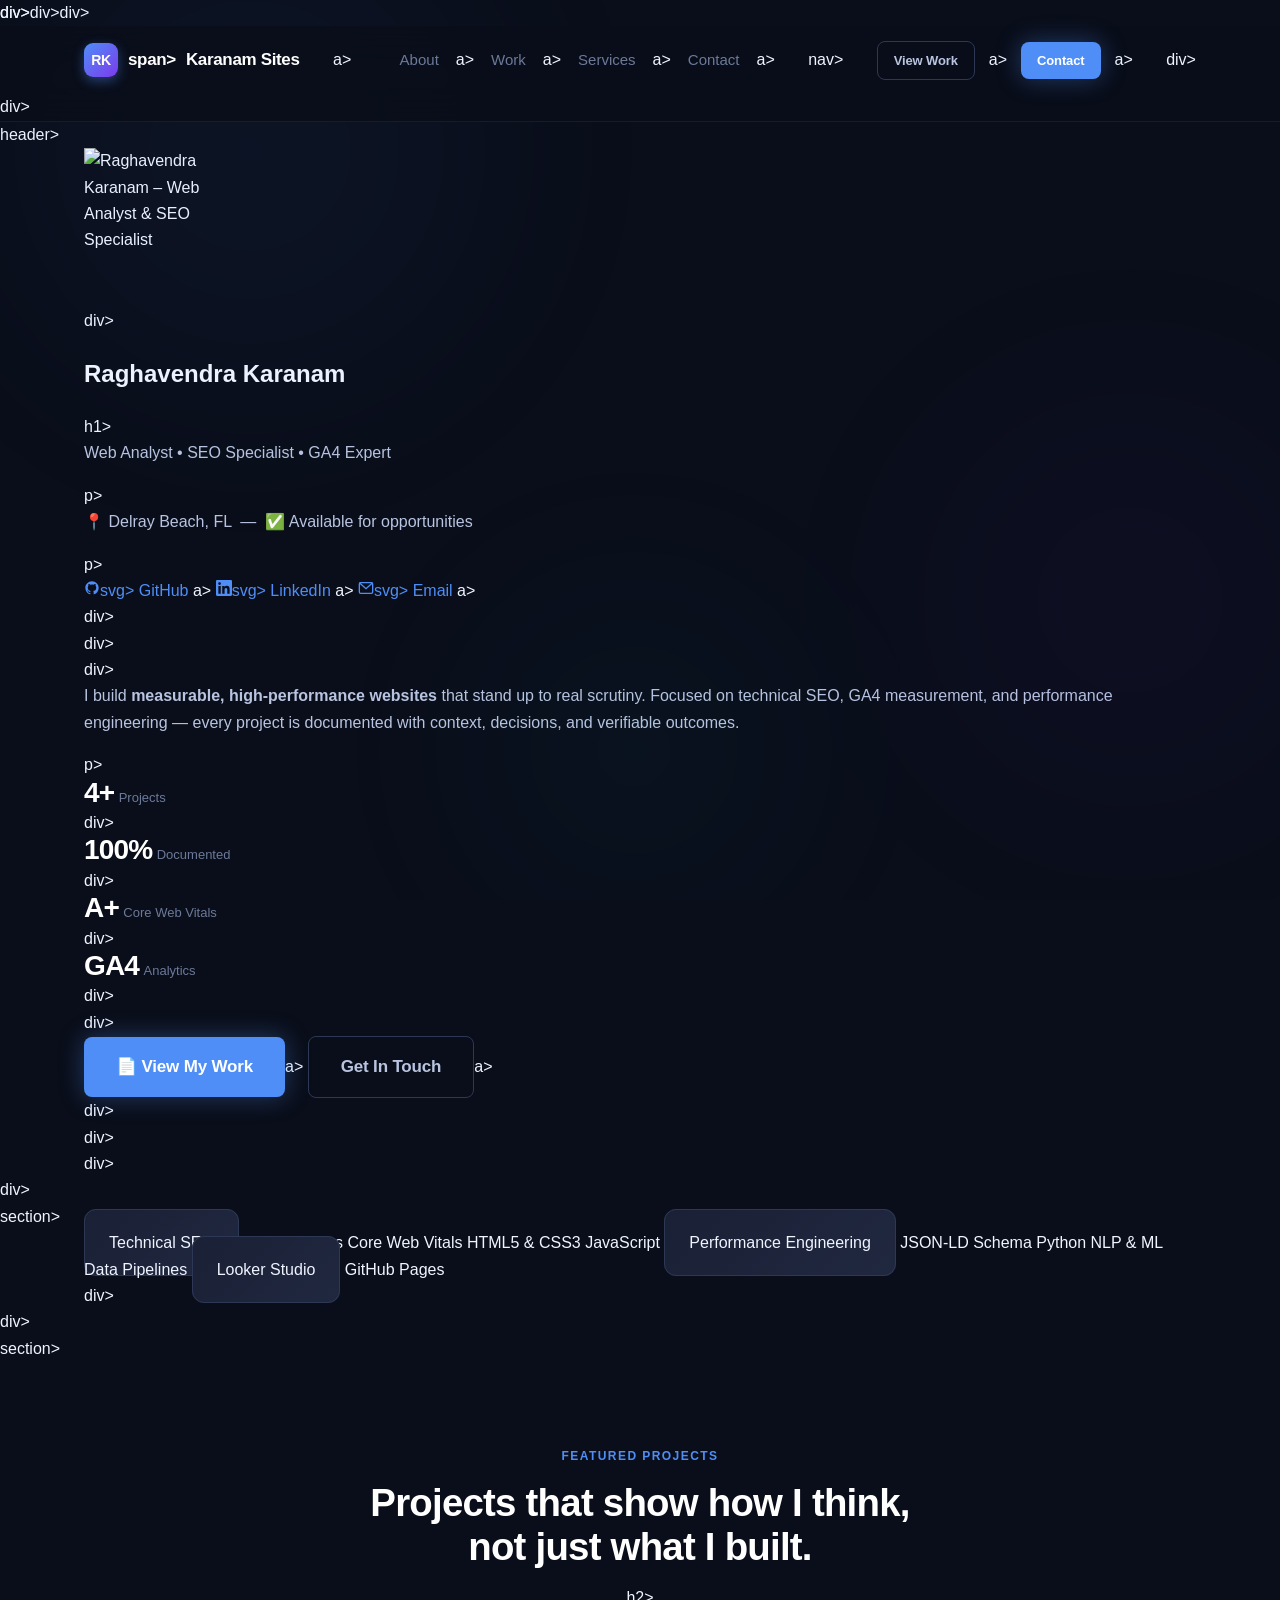
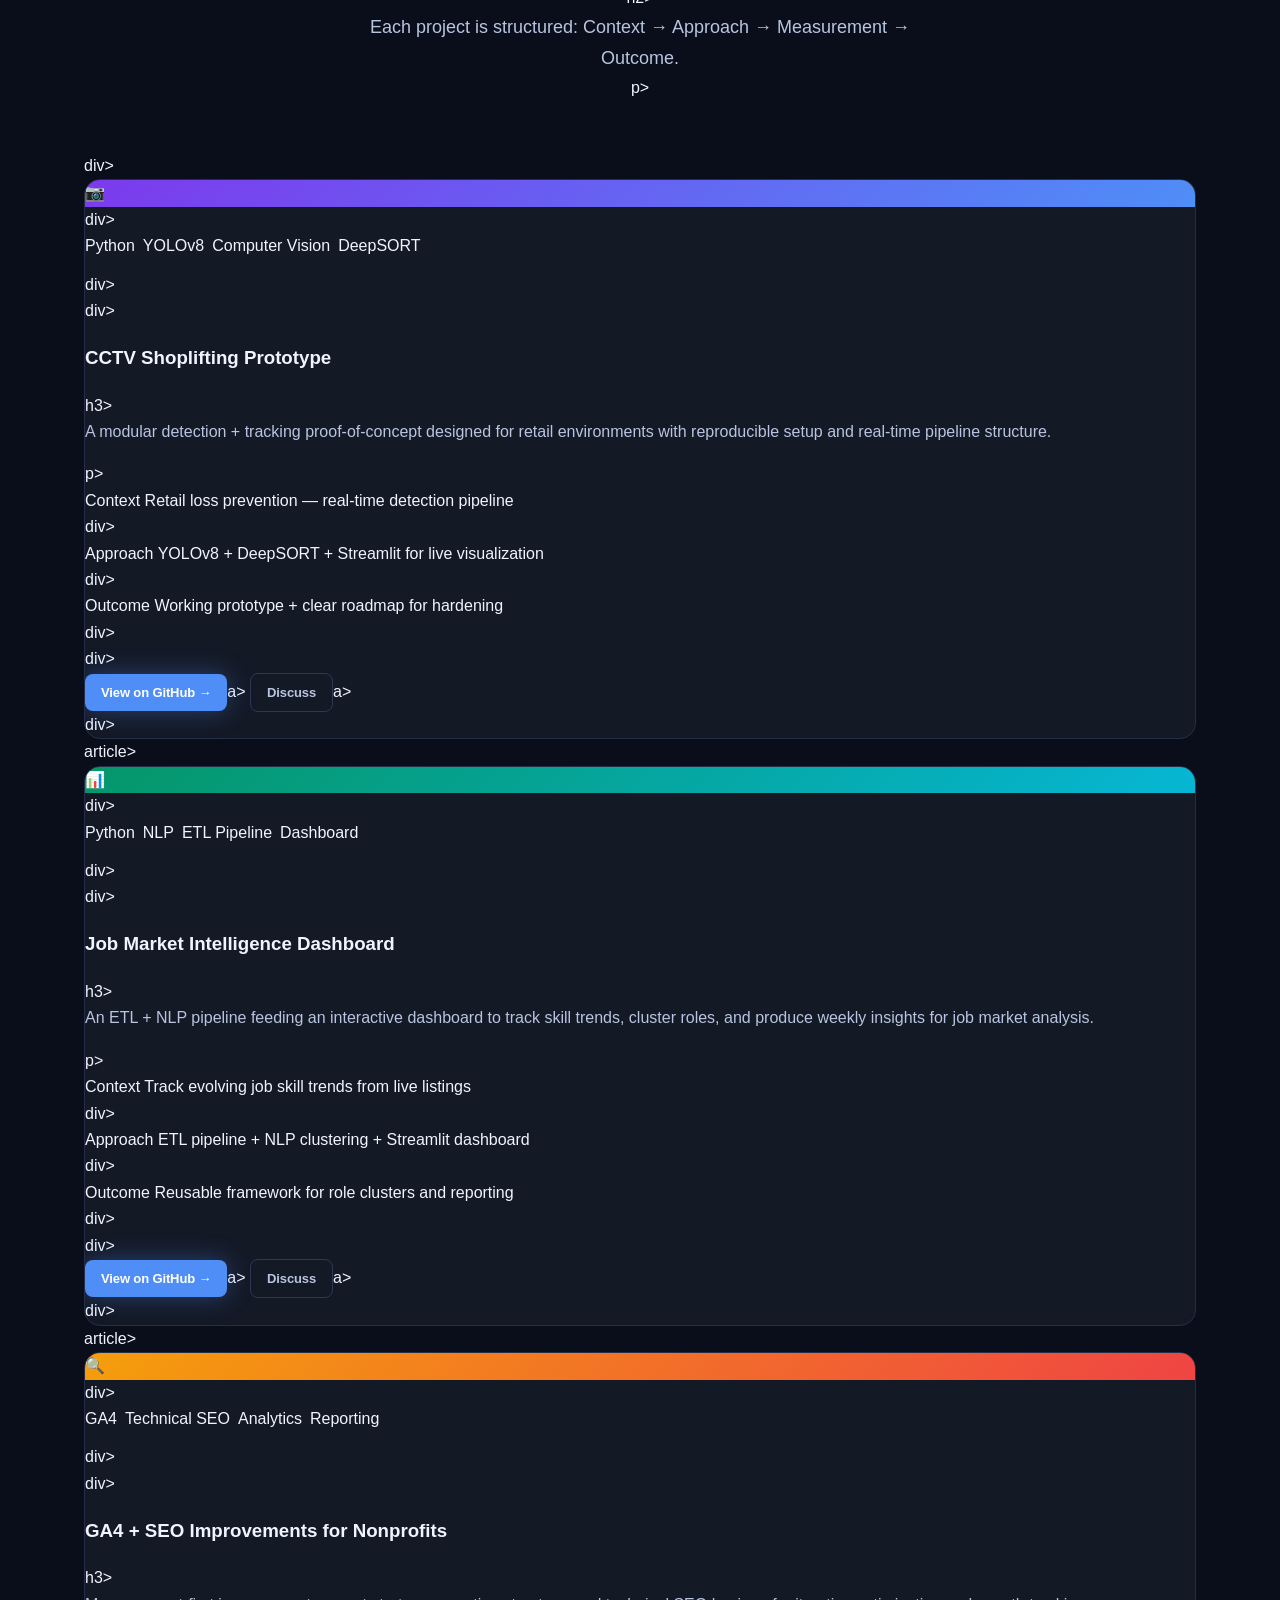
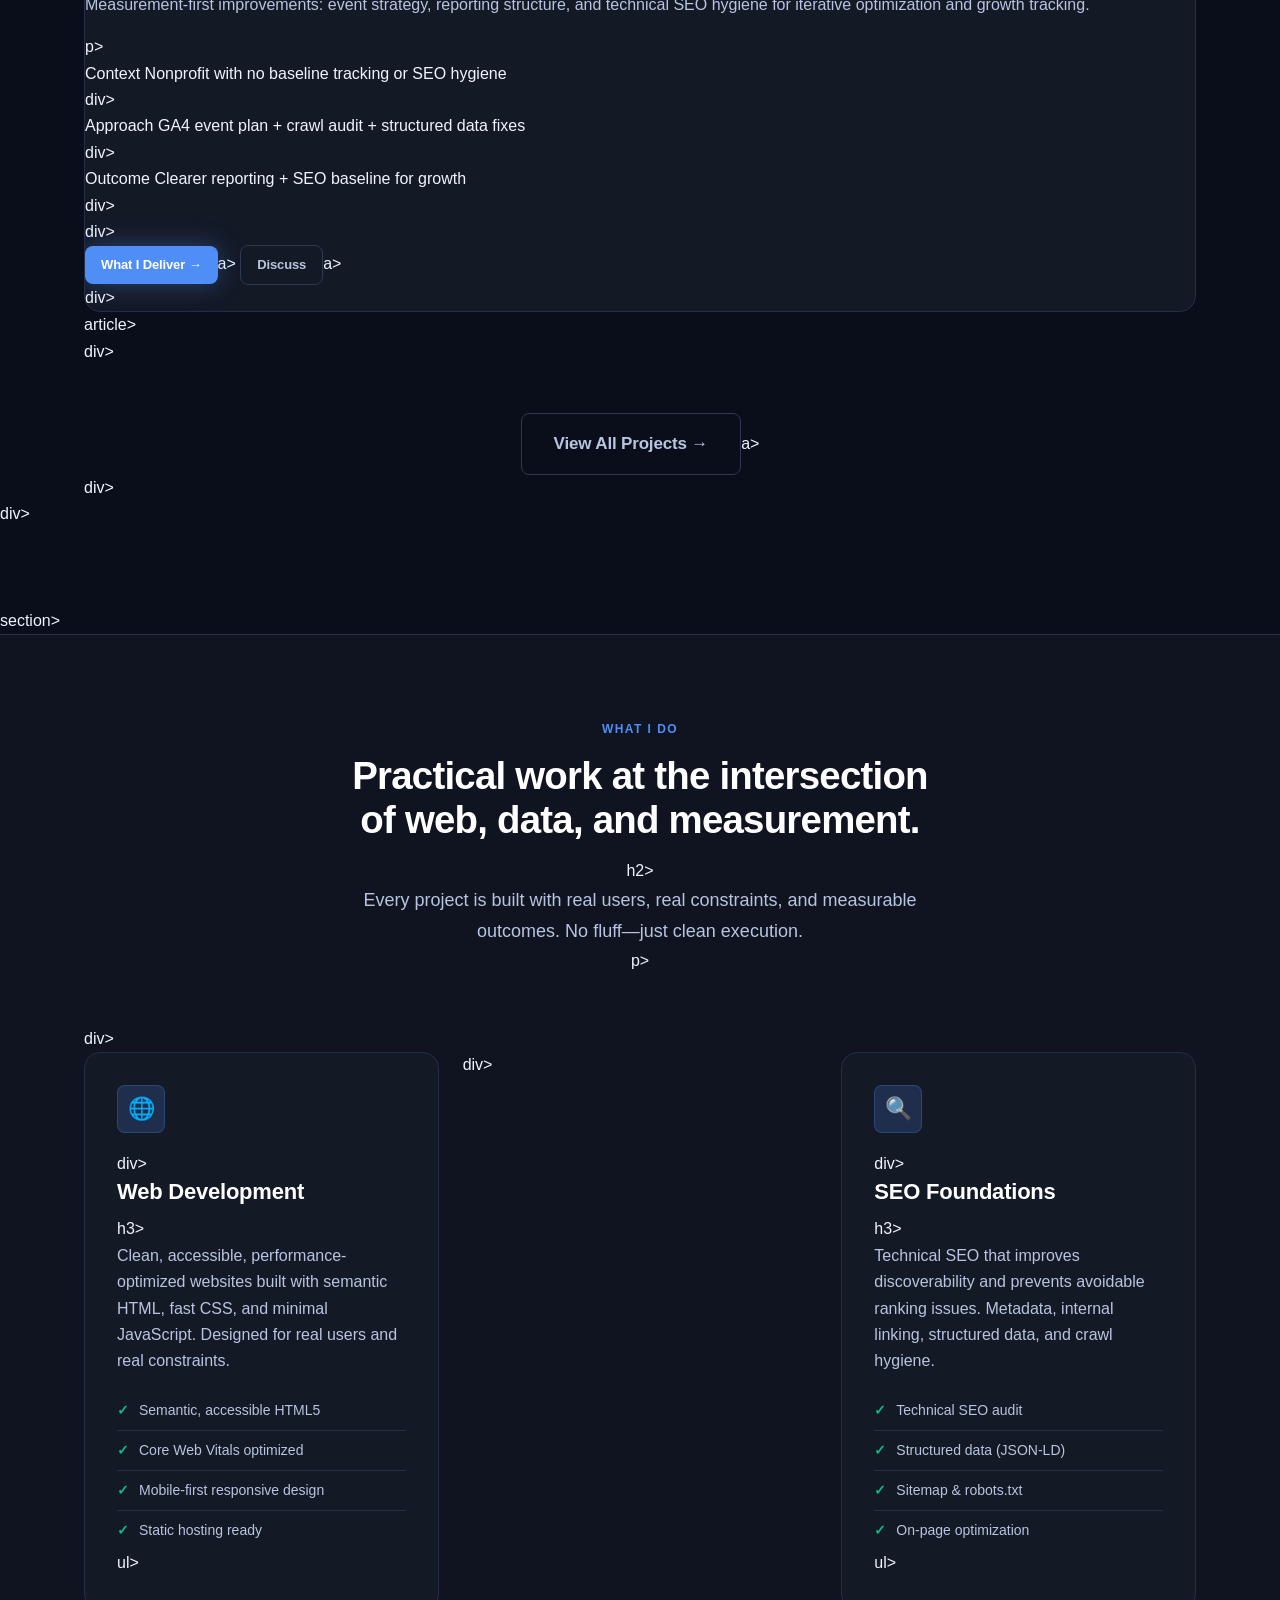
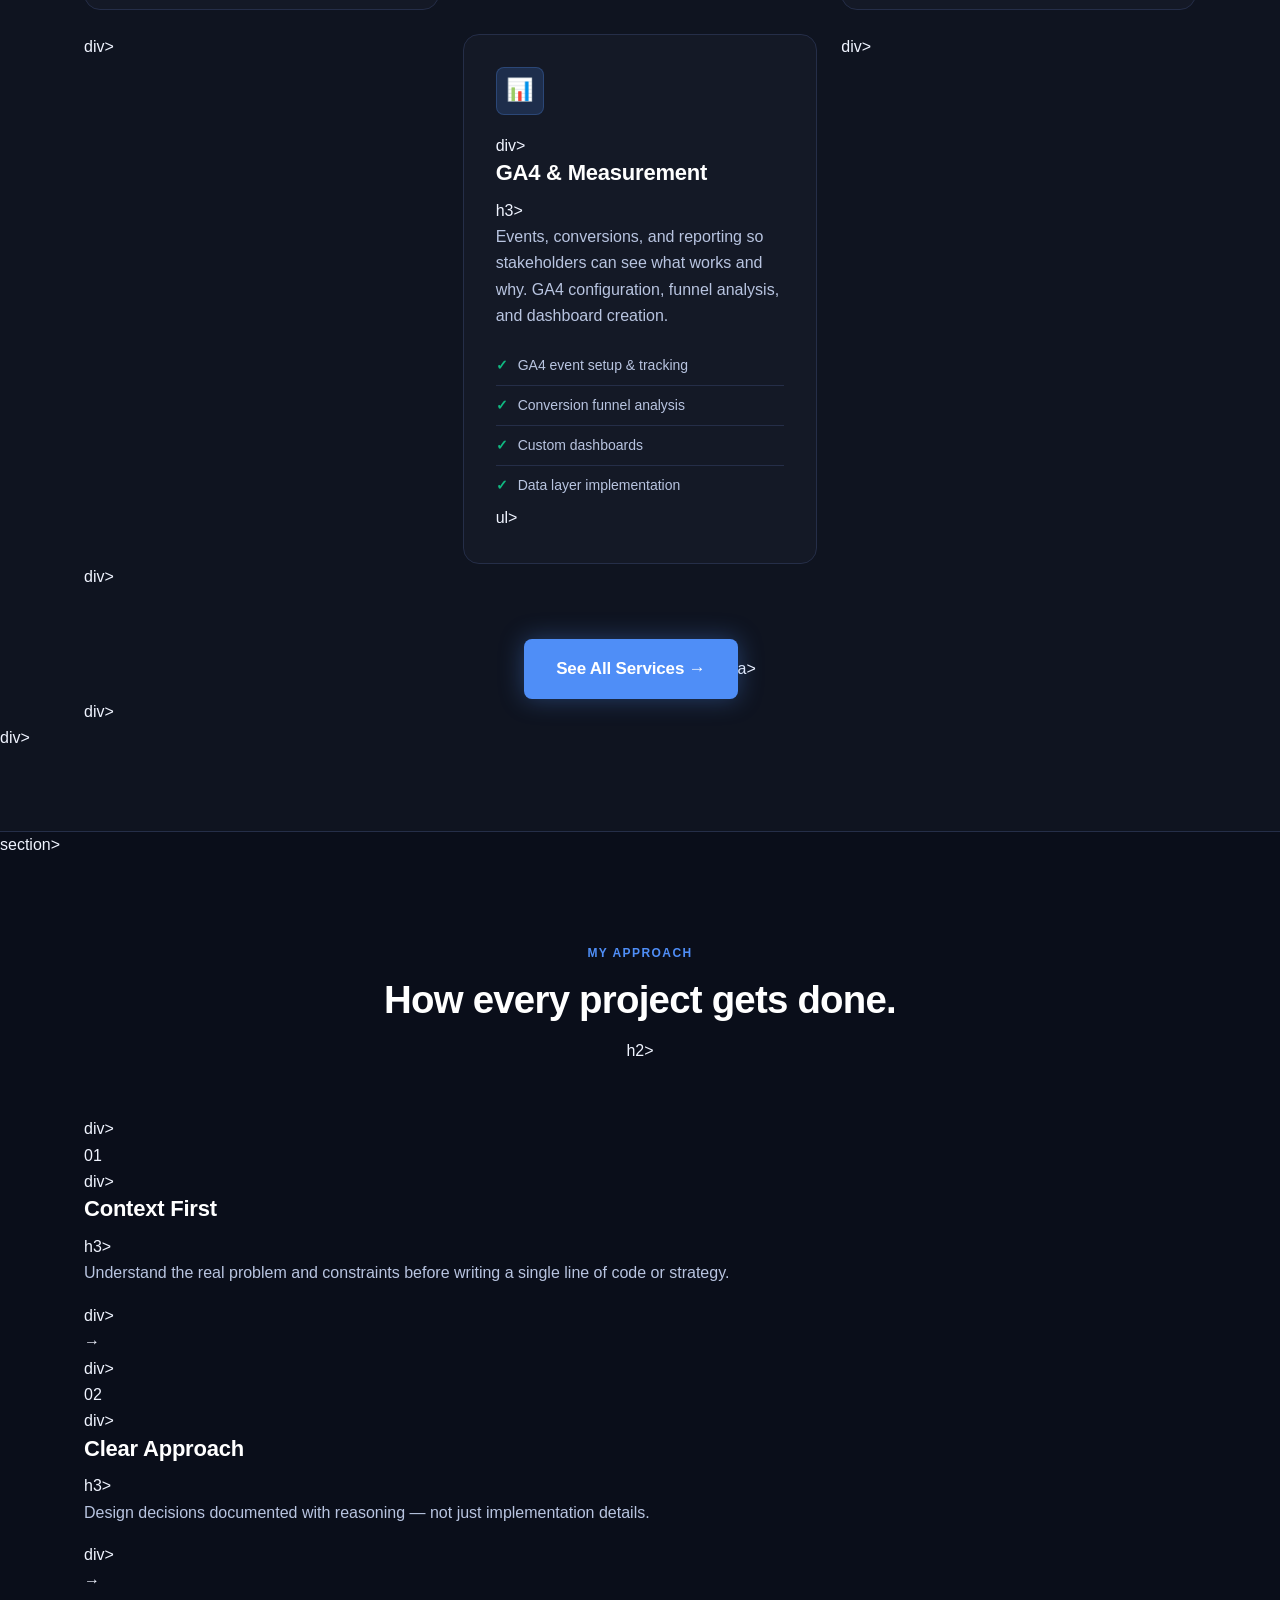
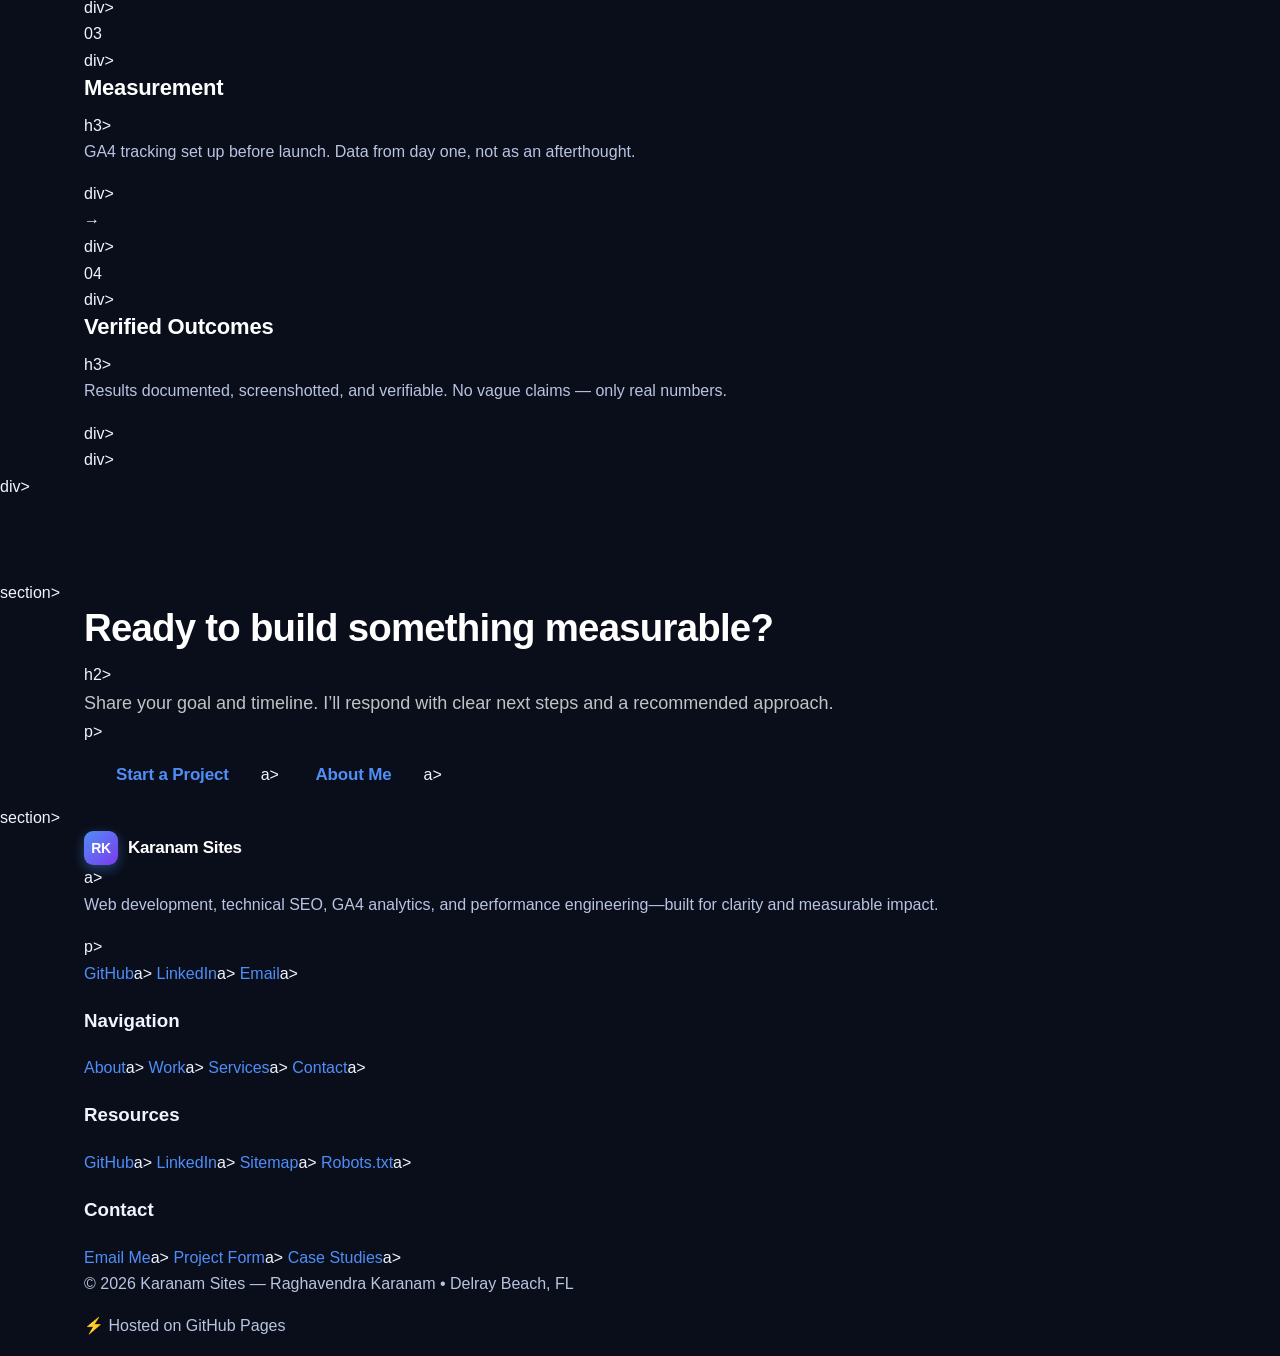
==== commit 3d631296: "Major redesign: profile hero, rich projects, SEO improvements, nav reorder" ====
--- a/index.html
+++ b/index.html
@@ -1,255 +1,448 @@
 <!doctype html>
 <html lang="en">
-<head>
-<meta charset="utf-8" />
-<meta name="viewport" content="width=device-width, initial-scale=1" />
-<title>Karanam Sites &ndash; Web Analyst &amp; SEO Portfolio | GA4, Performance</title>
-<meta name="description" content="Raghavendra Karanam is a data-driven web analyst specializing in technical SEO, GA4 measurement, and performance engineering. View case studies and measurable outcomes." />
-<meta name="keywords" content="web analyst, SEO specialist, GA4 analytics, performance engineering, web development, Raghavendra Karanam" />
-<meta name="author" content="Raghavendra Karanam" />
-<meta name="robots" content="index, follow" />
-<link rel="canonical" href="https://karanamsites.com/" />
-<meta name="theme-color" content="#4f8ef7" />
-<meta property="og:type" content="website" />
-<meta property="og:site_name" content="Karanam Sites" />
-<meta property="og:title" content="Karanam Sites &ndash; Web Analyst &amp; SEO Portfolio" />
-<meta property="og:description" content="Data-driven web analyst: technical SEO, GA4 measurement, and performance engineering with clear, measurable outcomes." />
-<meta property="og:url" content="https://karanamsites.com/" />
-<meta property="og:image" content="https://karanamsites.com/assets/og-image.svg" />
-<meta name="twitter:card" content="summary_large_image" />
-<meta name="twitter:title" content="Karanam Sites &ndash; Web Analyst Portfolio" />
-<meta name="twitter:description" content="Technical SEO, GA4 measurement, and performance engineering with measurable outcomes." />
-<meta name="twitter:image" content="https://karanamsites.com/assets/og-image.svg" />
-<link rel="icon" href="/assets/icon.svg" type="image/svg+xml" />
-<link rel="stylesheet" href="/style.css" />
-<script type="application/ld+json">
-{"@context":"https://schema.org","@type":"Person","name":"Raghavendra Karanam","url":"https://karanamsites.com/","image":"https://karanamsites.com/assets/og-image.svg","sameAs":["https://github.com/raghava0071","https://www.linkedin.com/in/raghavendra-k-460127209/"],"jobTitle":"Web Analyst | SEO + GA4 + Performance Engineering","worksFor":{"@type":"Organization","name":"Karanam Sites","url":"https://karanamsites.com/"}}
-</script>
-<script async src="https://www.googletagmanager.com/gtag/js?id=G-V6DBGESS1P"></script>
-<script>window.dataLayer=window.dataLayer||[];function gtag(){dataLayer.push(arguments);}gtag('js',new Date());gtag('config','G-V6DBGESS1P',{anonymize_ip:true});</script>
-</head>
+  <head>
+    <meta charset="utf-8" />
+    <meta name="viewport" content="width=device-width, initial-scale=1" />
+    <title>Raghavendra Karanam – Web Analyst &amp; SEO Portfolio | GA4, Performance | Delray Beach FL</title>
+  <meta name="description" content="Raghavendra Karanam is a freelance web analyst in Delray Beach, FL specializing in technical SEO, GA4 measurement, Core Web Vitals, and performance engineering. Hire for measurable results." />
+  <meta name="keywords" content="freelance web analyst, SEO specialist, GA4 analytics, performance engineering, web development, Raghavendra Karanam, Delray Beach FL, hire web analyst, technical SEO consultant" />
+  <meta name="author" content="Raghavendra Karanam" />
+  <meta name="robots" content="index, follow" />
+  <link rel="canonical" href="https://karanamsites.com/" />
+  <meta name="theme-color" content="#4f8ef7" />
+  <meta property="og:type" content="website" />
+  <meta property="og:site_name" content="Karanam Sites" />
+  <meta property="og:title" content="Raghavendra Karanam – Web Analyst &amp; SEO Portfolio" />
+  <meta property="og:description" content="Freelance web analyst: technical SEO, GA4 measurement, and performance engineering with clear, measurable outcomes. Based in Delray Beach, FL." />
+  <meta property="og:url" content="https://karanamsites.com/" />
+  <meta property="og:image" content="https://karanamsites.com/assets/og-image.svg" />
+  <meta name="twitter:card" content="summary_large_image" />
+  <meta name="twitter:title" content="Raghavendra Karanam – Web Analyst Portfolio" />
+  <meta name="twitter:description" content="Technical SEO, GA4 measurement, and performance engineering with measurable outcomes. Delray Beach, FL." />
+  <meta name="twitter:image" content="https://karanamsites.com/assets/og-image.svg" />
+  <link rel="icon" href="/assets/icon.svg" type="image/svg+xml" />
+  <link rel="stylesheet" href="/style.css" />
+  <script type="application/ld+json">
+  {
+    "@context": "https://schema.org",
+    "@type": "Person",
+    "name": "Raghavendra Karanam",
+    "url": "https://karanamsites.com/",
+      "image": "https://github.com/raghava0071.png",
+    "sameAs": [
+      "https://github.com/raghava0071",
+      "https://www.linkedin.com/in/raghavendra-k-460127209/"
+    ],
+    "jobTitle": "Freelance Web Analyst | SEO + GA4 + Performance Engineering",
+    "description": "Data-driven web analyst specializing in technical SEO, GA4 measurement, and performance engineering. Available for freelance projects.",
+    "address": {
+      "@type": "PostalAddress",
+      "addressLocality": "Delray Beach",
+      "addressRegion": "FL",
+      "addressCountry": "US"
+    },
+    "email": "raghavendrakaranamusa@gmail.com",
+    "knowsAbout": ["Technical SEO", "GA4 Analytics", "Core Web Vitals", "Web Performance", "HTML", "CSS", "JavaScript", "Data Analysis", "NLP", "Machine Learning"],
+    "worksFor": {
+      "@type": "Organization",
+      "name": "Karanam Sites",
+      "url": "https://karanamsites.com/"
+    }
+  }
+  </script>
+  <script async src="https://www.googletagmanager.com/gtag/js?id=G-V6DBGESS1P"></script>
+  <script>window.dataLayer=window.dataLayer||[];function gtag(){dataLayer.push(arguments);}gtag('js',new Date());gtag('config','G-V6DBGESS1P',{anonymize_ip:true});</script>
+  </head>
 <body>
-<div class="bgFX" aria-hidden="true"><div class="blob b1"></div><div class="blob b2"></div><div class="blob b3"></div></div>
-
-<header class="siteHeader">
-  <div class="container headerInner">
-    <a class="brand" href="/" aria-label="Karanam Sites Home">
-      <span class="brandMark" aria-hidden="true"></span>
-      <span>Karanam Sites</span>
-    </a>
+  <div class="bgFX" aria-hidden="true"><div class="blob b1"></div>div><div class="blob b2"></div>div><div class="blob b3"></div>div></div>div>
+
+  <header class="siteHeader">
+    <div class="container headerInner">
+      <a class="brand" href="/" aria-label="Karanam Sites Home">
+        <span class="brandMark" aria-hidden="true"></span>span>
+        <span>Karanam Sites</span>
+      </a>a>
     <nav class="nav" aria-label="Primary navigation">
-      <a href="work.html">Work</a>
-      <a href="services.html">Services</a>
-      <a href="about.html">About</a>
-      <a href="contact.html">Contact</a>
-    </nav>
+    <a href="about.html">About</a>a>
+    <a href="work.html">Work</a>a>
+    <a href="services.html">Services</a>a>
+    <a href="contact.html">Contact</a>a>
+    </nav>nav>
     <div class="actions">
-      <a class="btn secondary btn-sm" href="work.html">View Work</a>
-      <a class="btn primary btn-sm" href="contact.html">Contact</a>
+    <a class="btn secondary btn-sm" href="work.html">View Work</a>a>
+    <a class="btn primary btn-sm" href="contact.html">Contact</a>a>
+    </div>div>
+    </div>div>
+  </header>header>
+
+<main>
+
+  <!-- ═══════════════════════════════════════════
+       PROFILE HERO — Photo + Name + Identity
+  ════════════════════════════════════════════ -->
+  <section class="profileHero" aria-label="Profile introduction">
+      <div class="container profileHeroInner">
+
+            <!-- LEFT: Avatar + identity -->
+            <div class="profileLeft">
+                    <div class="avatarWrap">
+                              <img
+                                                        src="https://github.com/raghava0071.png"
+                                          onerror="this.onerror=null;this.src='https://ui-avatars.com/api/?name=Raghavendra+Karanam&size=200&background=4f8ef7&color=fff&bold=true&format=svg';"
+                                          alt="Raghavendra Karanam – Web Analyst &amp; SEO Specialist"
+                                          class="avatarImg"
+                                          width="160" height="160"
+                                          loading="eager"
+                                        />
+                              <span class="avatarOnline" title="Available for work"></span>
+                    </div>div>
+                    <div class="profileMeta">
+                              <h1 class="profileName">Raghavendra Karanam</h1>h1>
+                              <p class="profileRole">Web Analyst &bull; SEO Specialist &bull; GA4 Expert</p>p>
+                              <p class="profileLocation">&#128205; Delray Beach, FL &nbsp;&mdash;&nbsp; &#9989; Available for opportunities</p>p>
+                              <div class="profileSocials">
+                                          <a href="https://github.com/raghava0071" target="_blank" rel="noopener noreferrer" class="socialPill" aria-label="GitHub">
+                                                        <svg width="16" height="16" viewBox="0 0 24 24" fill="currentColor" aria-hidden="true"><path d="M12 2C6.477 2 2 6.477 2 12c0 4.42 2.865 8.17 6.839 9.49.5.09.682-.217.682-.482 0-.237-.008-.866-.013-1.7-2.782.604-3.369-1.34-3.369-1.34-.454-1.156-1.11-1.463-1.11-1.463-.908-.62.069-.608.069-.608 1.003.07 1.531 1.03 1.531 1.03.892 1.529 2.341 1.087 2.91.832.092-.647.35-1.088.636-1.338-2.22-.253-4.555-1.11-4.555-4.943 0-1.091.39-1.984 1.029-2.683-.103-.253-.446-1.27.098-2.647 0 0 .84-.269 2.75 1.025A9.578 9.578 0 0112 6.836c.85.004 1.705.114 2.504.336 1.909-1.294 2.747-1.025 2.747-1.025.546 1.377.202 2.394.1 2.647.64.699 1.028 1.592 1.028 2.683 0 3.842-2.339 4.687-4.566 4.935.359.309.678.919.678 1.852 0 1.336-.012 2.415-.012 2.741 0 .267.18.577.688.48C19.138 20.167 22 16.418 22 12c0-5.523-4.477-10-10-10z"/></svg>svg>
+                                                        GitHub
+                                          </a>a>
+                                          <a href="https://www.linkedin.com/in/raghavendra-k-460127209/" target="_blank" rel="noopener noreferrer" class="socialPill" aria-label="LinkedIn">
+                                                        <svg width="16" height="16" viewBox="0 0 24 24" fill="currentColor" aria-hidden="true"><path d="M20.447 20.452h-3.554v-5.569c0-1.328-.027-3.037-1.852-3.037-1.853 0-2.136 1.445-2.136 2.939v5.667H9.351V9h3.414v1.561h.046c.477-.9 1.637-1.85 3.37-1.85 3.601 0 4.267 2.37 4.267 5.455v6.286zM5.337 7.433a2.062 2.062 0 01-2.063-2.065 2.064 2.064 0 112.063 2.065zm1.782 13.019H3.555V9h3.564v11.452zM22.225 0H1.771C.792 0 0 .774 0 1.729v20.542C0 23.227.792 24 1.771 24h20.451C23.2 24 24 23.227 24 22.271V1.729C24 .774 23.2 0 22.222 0h.003z"/></svg>svg>
+                                                        LinkedIn
+                                          </a>a>
+                                          <a href="mailto:raghavendrakaranamusa@gmail.com" class="socialPill" aria-label="Email">
+                                                        <svg width="16" height="16" viewBox="0 0 24 24" fill="none" stroke="currentColor" stroke-width="2" aria-hidden="true"><rect x="2" y="4" width="20" height="16" rx="2"/><polyline points="2,4 12,13 22,4"/></svg>svg>
+                                                        Email
+                                          </a>a>
+                              </div>div>
+                    </div>div>
+            </div>div>
+
+            <!-- RIGHT: Quick stats + about snippet -->
+            <div class="profileRight">
+                    <div class="profileAboutCard">
+                              <p class="profileAboutText">I build <strong>measurable, high-performance websites</strong> that stand up to real scrutiny. Focused on technical SEO, GA4 measurement, and performance engineering — every project is documented with context, decisions, and verifiable outcomes.</p>p>
+                            <div class="statsGrid">
+                                      <div class="statBox">
+                                                  <span class="statNum gradient-text">4+</span>
+                                                  <span class="statLabel">Projects</span>
+                                      </div>div>
+                                      <div class="statBox">
+                                                  <span class="statNum gradient-text">100%</span>
+                                                  <span class="statLabel">Documented</span>
+                                      </div>div>
+                                      <div class="statBox">
+                                                  <span class="statNum gradient-text">A+</span>
+                                                  <span class="statLabel">Core Web Vitals</span>
+                                      </div>div>
+                                      <div class="statBox">
+                                                  <span class="statNum gradient-text">GA4</span>
+                                                  <span class="statLabel">Analytics</span>
+                                      </div>div>
+                            </div>div>
+                            <div class="profileCTA">
+                                      <a class="btn primary btn-lg" href="work.html">&#128196; View My Work</a>a>
+                                      <a class="btn secondary btn-lg" href="contact.html">Get In Touch</a>a>
+                            </div>div>
+                    </div>div>
+            </div>div>
+      
+      </div>div>
+  </section>section>
+
+<!-- ═══════════════════════════════════════════
+     SKILLS STRIP — Visual tech tags
+════════════════════════════════════════════ -->
+<section class="skillsStrip" aria-label="Skills">
+  <div class="container">
+      <div class="skillTagsWrap">
+            <span class="skillTag highlight">Technical SEO</span>
+            <span class="skillTag">GA4 Analytics</span>
+            <span class="skillTag">Core Web Vitals</span>
+            <span class="skillTag">HTML5 &amp; CSS3</span>
+            <span class="skillTag">JavaScript</span>
+            <span class="skillTag highlight">Performance Engineering</span>
+            <span class="skillTag">JSON-LD Schema</span>
+            <span class="skillTag">Python</span>
+            <span class="skillTag">NLP &amp; ML</span>
+            <span class="skillTag">Data Pipelines</span>
+            <span class="skillTag highlight">Looker Studio</span>
+            <span class="skillTag">GitHub Pages</span>
+      </div>div>
+  </div>div>
+</section>section>
+
+<!-- ═══════════════════════════════════════════
+     FEATURED PROJECTS
+════════════════════════════════════════════ -->
+<section class="section" id="projects" aria-label="Featured projects">
+  <div class="container">
+      <div class="sectionHead center">
+            <span class="eyebrow">Featured Projects</span>
+            <h2 class="h2">Projects that show how I think,<br>not just what I built.</h2>h2>
+            <p class="lead" style="margin:0 auto;">Each project is structured: Context &rarr; Approach &rarr; Measurement &rarr; Outcome.</p>p>
+      </div>div>
+  
+      <div class="projectsGrid">
+      
+            <!-- Project 1 -->
+            <article class="projectCard" aria-label="CCTV Shoplifting Prototype project">
+                    <div class="projectCardTop">
+                              <div class="projectIcon" style="background:linear-gradient(135deg,#7c3aed,#4f8ef7);">&#128247;</div>div>
+                              <div class="projectTags">
+                                          <span class="projTag">Python</span>
+                                          <span class="projTag">YOLOv8</span>
+                                          <span class="projTag">Computer Vision</span>
+                                          <span class="projTag">DeepSORT</span>
+                              </div>div>
+                    </div>div>
+                    <h3 class="projectTitle">CCTV Shoplifting Prototype</h3>h3>
+                    <p class="projectDesc">A modular detection + tracking proof-of-concept designed for retail environments with reproducible setup and real-time pipeline structure.</p>p>
+                    <div class="projectMeta">
+                              <div class="projectMetaRow">
+                                          <span class="metaLabel">Context</span>
+                                          <span class="metaVal">Retail loss prevention — real-time detection pipeline</span>
+                              </div>div>
+                              <div class="projectMetaRow">
+                                          <span class="metaLabel">Approach</span>
+                                          <span class="metaVal">YOLOv8 + DeepSORT + Streamlit for live visualization</span>
+                              </div>div>
+                              <div class="projectMetaRow">
+                                          <span class="metaLabel">Outcome</span>
+                                          <span class="metaVal">Working prototype + clear roadmap for hardening</span>
+                              </div>div>
+                    </div>div>
+                    <div class="projectActions">
+                              <a href="https://github.com/raghava0071/cctv-shoplifting-3.0" target="_blank" rel="noopener noreferrer" class="btn primary btn-sm">View on GitHub &rarr;</a>a>
+                              <a href="contact.html" class="btn secondary btn-sm">Discuss</a>a>
+                    </div>div>
+            </article>article>
+      
+            <!-- Project 2 -->
+            <article class="projectCard" aria-label="Job Market Intelligence Dashboard project">
+                    <div class="projectCardTop">
+                              <div class="projectIcon" style="background:linear-gradient(135deg,#059669,#06b6d4);">&#128202;</div>div>
+                              <div class="projectTags">
+                                          <span class="projTag">Python</span>
+                                          <span class="projTag">NLP</span>
+                                          <span class="projTag">ETL Pipeline</span>
+                                          <span class="projTag">Dashboard</span>
+                              </div>div>
+                    </div>div>
+                    <h3 class="projectTitle">Job Market Intelligence Dashboard</h3>h3>
+                    <p class="projectDesc">An ETL + NLP pipeline feeding an interactive dashboard to track skill trends, cluster roles, and produce weekly insights for job market analysis.</p>p>
+                    <div class="projectMeta">
+                              <div class="projectMetaRow">
+                                          <span class="metaLabel">Context</span>
+                                          <span class="metaVal">Track evolving job skill trends from live listings</span>
+                              </div>div>
+                              <div class="projectMetaRow">
+                                          <span class="metaLabel">Approach</span>
+                                          <span class="metaVal">ETL pipeline + NLP clustering + Streamlit dashboard</span>
+                              </div>div>
+                              <div class="projectMetaRow">
+                                          <span class="metaLabel">Outcome</span>
+                                          <span class="metaVal">Reusable framework for role clusters and reporting</span>
+                              </div>div>
+                    </div>div>
+                    <div class="projectActions">
+                              <a href="https://github.com/raghava0071" target="_blank" rel="noopener noreferrer" class="btn primary btn-sm">View on GitHub &rarr;</a>a>
+                              <a href="contact.html" class="btn secondary btn-sm">Discuss</a>a>
+                    </div>div>
+            </article>article>
+      
+            <!-- Project 3 -->
+            <article class="projectCard" aria-label="GA4 and SEO for Nonprofits project">
+                    <div class="projectCardTop">
+                              <div class="projectIcon" style="background:linear-gradient(135deg,#f59e0b,#ef4444);">&#128269;</div>div>
+                              <div class="projectTags">
+                                          <span class="projTag">GA4</span>
+                                          <span class="projTag">Technical SEO</span>
+                                          <span class="projTag">Analytics</span>
+                                          <span class="projTag">Reporting</span>
+                              </div>div>
+                    </div>div>
+                    <h3 class="projectTitle">GA4 + SEO Improvements for Nonprofits</h3>h3>
+                    <p class="projectDesc">Measurement-first improvements: event strategy, reporting structure, and technical SEO hygiene for iterative optimization and growth tracking.</p>p>
+                    <div class="projectMeta">
+                              <div class="projectMetaRow">
+                                          <span class="metaLabel">Context</span>
+                                          <span class="metaVal">Nonprofit with no baseline tracking or SEO hygiene</span>
+                              </div>div>
+                              <div class="projectMetaRow">
+                                          <span class="metaLabel">Approach</span>
+                                          <span class="metaVal">GA4 event plan + crawl audit + structured data fixes</span>
+                              </div>div>
+                              <div class="projectMetaRow">
+                                          <span class="metaLabel">Outcome</span>
+                                          <span class="metaVal">Clearer reporting + SEO baseline for growth</span>
+                              </div>div>
+                    </div>div>
+                    <div class="projectActions">
+                              <a href="services.html" class="btn primary btn-sm">What I Deliver &rarr;</a>a>
+                              <a href="contact.html" class="btn secondary btn-sm">Discuss</a>a>
+                    </div>div>
+            </article>article>
+      
+      </div>div>
+  
+      <div style="text-align:center;margin-top:48px;">
+            <a href="work.html" class="btn secondary btn-lg">View All Projects &rarr;</a>a>
+      </div>div>
+  </div>div>
+</section>section>
+
+<!-- ═══════════════════════════════════════════
+     SERVICES
+════════════════════════════════════════════ -->
+<section class="section" style="background:var(--bg2);border-top:1px solid var(--border);border-bottom:1px solid var(--border);" aria-label="Services">
+  <div class="container">
+      <div class="sectionHead center">
+            <span class="eyebrow">What I Do</span>
+            <h2 class="h2">Practical work at the intersection<br>of web, data, and measurement.</h2>h2>
+            <p class="lead" style="margin:0 auto;">Every project is built with real users, real constraints, and measurable outcomes. No fluff&mdash;just clean execution.</p>p>
+      </div>div>
+      <div class="grid grid-3">
+            <div class="serviceCard">
+                    <div class="card-icon">&#127760;</div>div>
+                    <h3 class="h3">Web Development</h3>h3>
+                    <p>Clean, accessible, performance-optimized websites built with semantic HTML, fast CSS, and minimal JavaScript. Designed for real users and real constraints.</p>
+                    <ul class="checkList" style="margin-top:16px;">
+                              <li>Semantic, accessible HTML5</li>
+                              <li>Core Web Vitals optimized</li>
+                              <li>Mobile-first responsive design</li>
+                              <li>Static hosting ready</li>
+                    </ul>ul>
+            </div>div>
+            <div class="serviceCard featured">
+                    <div class="card-icon">&#128269;</div>div>
+                    <h3 class="h3">SEO Foundations</h3>h3>
+                    <p>Technical SEO that improves discoverability and prevents avoidable ranking issues. Metadata, internal linking, structured data, and crawl hygiene.</p>
+                    <ul class="checkList" style="margin-top:16px;">
+                              <li>Technical SEO audit</li>
+                              <li>Structured data (JSON-LD)</li>
+                              <li>Sitemap &amp; robots.txt</li>
+                              <li>On-page optimization</li>
+                    </ul>ul>
+            </div>div>
+            <div class="serviceCard">
+                    <div class="card-icon">&#128202;</div>div>
+                    <h3 class="h3">GA4 &amp; Measurement</h3>h3>
+                    <p>Events, conversions, and reporting so stakeholders can see what works and why. GA4 configuration, funnel analysis, and dashboard creation.</p>
+                    <ul class="checkList" style="margin-top:16px;">
+                              <li>GA4 event setup &amp; tracking</li>
+                              <li>Conversion funnel analysis</li>
+                              <li>Custom dashboards</li>
+                              <li>Data layer implementation</li>
+                    </ul>ul>
+            </div>div>
+      </div>div>
+      <div style="text-align:center;margin-top:48px;">
+            <a href="services.html" class="btn primary btn-lg">See All Services &rarr;</a>a>
+      </div>div>
+  </div>div>
+</section>section>
+
+<!-- ═══════════════════════════════════════════
+     PROCESS / HOW I WORK
+════════════════════════════════════════════ -->
+<section class="section" aria-label="How I work">
+  <div class="container">
+      <div class="sectionHead center">
+            <span class="eyebrow">My Approach</span>
+            <h2 class="h2">How every project gets done.</h2>h2>
+      </div>div>
+      <div class="processGrid">
+            <div class="processStep">
+                    <div class="stepNum">01</div>div>
+                    <h3 class="h3">Context First</h3>h3>
+                    <p>Understand the real problem and constraints before writing a single line of code or strategy.</p>
+            </div>div>
+            <div class="processArrow" aria-hidden="true">&rarr;</div>div>
+            <div class="processStep">
+                    <div class="stepNum">02</div>div>
+                    <h3 class="h3">Clear Approach</h3>h3>
+                    <p>Design decisions documented with reasoning — not just implementation details.</p>
+            </div>div>
+            <div class="processArrow" aria-hidden="true">&rarr;</div>div>
+            <div class="processStep">
+                    <div class="stepNum">03</div>div>
+                    <h3 class="h3">Measurement</h3>h3>
+                    <p>GA4 tracking set up before launch. Data from day one, not as an afterthought.</p>
+            </div>div>
+            <div class="processArrow" aria-hidden="true">&rarr;</div>div>
+            <div class="processStep">
+                    <div class="stepNum">04</div>div>
+                    <h3 class="h3">Verified Outcomes</h3>h3>
+                    <p>Results documented, screenshotted, and verifiable. No vague claims — only real numbers.</p>
+            </div>div>
+      </div>div>
+  </div>div>
+</section>section>
+
+<!-- ═══════════════════════════════════════════
+     CTA BANNER
+════════════════════════════════════════════ -->
+<section class="ctaBanner" aria-label="Call to action">
+  <div class="container">
+      <div class="ctaBannerInner">
+            <div>
+                      <h2 class="h2" style="color:#fff;margin-bottom:12px;">Ready to build something measurable?</h2>h2>
+                      <p style="color:rgba(255,255,255,0.75);margin:0;font-size:18px;">Share your goal and timeline. I&rsquo;ll respond with clear next steps and a recommended approach.</p>p>
+            </div>
+              <div class="ctaBannerActions">
+                        <a href="contact.html" class="btn white btn-lg">Start a Project</a>a>
+                        <a href="about.html" class="btn outline-white btn-lg">About Me</a>a>
+              </div>
+      </div>
+  </div>
+</section>section>
+
+</main>
+
+  <footer class="siteFoot" aria-label="Site footer">
+      <div class="container footInner">
+            <div class="footBrand">
+                    <a class="brand" href="/" aria-label="Karanam Sites Home">
+                              <span class="brandMark" aria-hidden="true"></span>
+                              <span>Karanam Sites</span>
+                    </a>a>
+                    <p>Web development, technical SEO, GA4 analytics, and performance engineering&mdash;built for clarity and measurable impact.</p>p>
+                    <div class="footSocials">
+                              <a href="https://github.com/raghava0071" target="_blank" rel="noopener noreferrer" aria-label="GitHub">GitHub</a>a>
+                              <a href="https://www.linkedin.com/in/raghavendra-k-460127209/" target="_blank" rel="noopener noreferrer" aria-label="LinkedIn">LinkedIn</a>a>
+                              <a href="mailto:raghavendrakaranamusa@gmail.com" aria-label="Email">Email</a>a>
+                    </div>
+            </div>
+            <div class="footLinks">
+                    <div>
+                              <h3>Navigation</h3>
+                            <a href="about.html">About</a>a>
+                            <a href="work.html">Work</a>a>
+                            <a href="services.html">Services</a>a>
+                            <a href="contact.html">Contact</a>a>
+                    </div>
+                  <div>
+                          <h3>Resources</h3>
+                          <a href="https://github.com/raghava0071" target="_blank" rel="noopener noreferrer">GitHub</a>a>
+                          <a href="https://www.linkedin.com/in/raghavendra-k-460127209/" target="_blank" rel="noopener noreferrer">LinkedIn</a>a>
+                          <a href="sitemap.xml">Sitemap</a>a>
+                          <a href="robots.txt">Robots.txt</a>a>
+                  </div>
+                  <div>
+                          <h3>Contact</h3>
+                          <a href="mailto:raghavendrakaranamusa@gmail.com">Email Me</a>a>
+                          <a href="contact.html">Project Form</a>a>
+                          <a href="work.html">Case Studies</a>a>
+                  </div>
+            </div>
+      </div>
+    <div class="footBottom">
+        <div class="container">
+              <p>&copy; 2026 Karanam Sites &mdash; Raghavendra Karanam &bull; Delray Beach, FL</p>
+              <p>&#9889; Hosted on GitHub Pages</p>
+        </div>
     </div>
-  </div>
-</header>
-
-<main>
-<!-- HERO -->
-<section class="hero" aria-label="Introduction">
-  <div class="container heroInner">
-    <div>
-      <div class="hero-tag"><span></span>&nbsp; Available for opportunities</div>
-      <span class="badge">Web Analyst &bull; SEO &bull; GA4 &bull; Performance</span>
-      <h1 class="h1"><span class="hero-gradient-text">I build measurable,<br>high-performance<br>websites</span> that stand up to real scrutiny.</h1>
-      <p class="lead">I&rsquo;m <strong>Raghavendra Karanam</strong>&mdash;a data-driven web analyst focused on technical SEO, GA4 measurement, and performance engineering. Every project is documented with context, decisions, and verifiable outcomes.</p>
-      <div class="actions">
-        <a class="btn primary btn-lg" href="work.html">&#128196; View Case Studies</a>
-        <a class="btn secondary btn-lg" href="contact.html">Get In Touch</a>
-      </div>
-      <div class="statsBar">
-        <div class="statItem"><div class="statNum">4+</div><div class="statLabel">Projects completed</div></div>
-        <div class="statItem"><div class="statNum">100%</div><div class="statLabel">Documented outcomes</div></div>
-        <div class="statItem"><div class="statNum">GA4</div><div class="statLabel">Analytics certified</div></div>
-        <div class="statItem"><div class="statNum">A+</div><div class="statLabel">Core Web Vitals</div></div>
-      </div>
-    </div>
-    <div class="sideCard" aria-label="Quick access">
-      <h2 class="h3" style="margin-bottom:6px;">Quick Access</h2>
-      <p style="color:var(--muted);font-size:14px;margin-bottom:20px;">Profiles and technical work.</p>
-      <a class="profileLink" href="https://github.com/raghava0071" target="_blank" rel="noopener noreferrer" aria-label="Open GitHub profile">
-        <div class="profileLinkLeft">
-          <div class="profileLinkIcon" style="background:rgba(255,255,255,0.07);">&#128025;</div>
-          <div><span class="profileLinkTitle">GitHub</span><span class="profileLinkDesc">Source code &amp; projects</span></div>
-        </div>
-        <span class="profileLinkArrow">&rarr;</span>
-      </a>
-      <a class="profileLink" href="https://www.linkedin.com/in/raghavendra-k-460127209/" target="_blank" rel="noopener noreferrer" aria-label="Open LinkedIn profile">
-        <div class="profileLinkLeft">
-          <div class="profileLinkIcon" style="background:rgba(10,102,194,0.2);">&#128101;</div>
-          <div><span class="profileLinkTitle">LinkedIn</span><span class="profileLinkDesc">Professional timeline</span></div>
-        </div>
-        <span class="profileLinkArrow">&rarr;</span>
-      </a>
-      <a class="profileLink" href="mailto:raghavendrakaranamusa@gmail.com" aria-label="Send email">
-        <div class="profileLinkLeft">
-          <div class="profileLinkIcon" style="background:rgba(16,185,129,0.15);">&#128231;</div>
-          <div><span class="profileLinkTitle">Email</span><span class="profileLinkDesc">raghavendrakaranamusa@gmail.com</span></div>
-        </div>
-        <span class="profileLinkArrow">&rarr;</span>
-      </a>
-      <p style="text-align:center;color:var(--muted);font-size:12px;margin:18px 0 0;padding-top:16px;border-top:1px solid var(--border);">&#9889; Hosted on GitHub Pages</p>
-    </div>
-  </div>
-</section>
-
-<!-- WHAT I DO -->
-<section class="section" style="background:var(--bg2);border-top:1px solid var(--border);border-bottom:1px solid var(--border);">
-  <div class="container">
-    <div class="sectionHead center">
-      <span class="eyebrow">What I Do</span>
-      <h2 class="h2">Practical work at the intersection<br>of web, data, and measurement.</h2>
-      <p class="lead" style="margin:0 auto;">Every project is built with real users, real constraints, and measurable outcomes. No fluff&mdash;just clean execution.</p>
-    </div>
-    <div class="grid grid-3">
-      <div class="serviceCard">
-        <div class="card-icon">&#127760;</div>
-        <h3 class="h3">Web Development</h3>
-        <p>Clean, accessible, performance-optimized websites built with semantic HTML, fast CSS, and minimal JavaScript. Designed for real users and real constraints.</p>
-        <ul class="checkList" style="margin-top:16px;">
-          <li>Semantic, accessible HTML5</li>
-          <li>Core Web Vitals optimized</li>
-          <li>Mobile-first responsive design</li>
-          <li>Static hosting ready</li>
-        </ul>
-      </div>
-      <div class="serviceCard">
-        <div class="card-icon green">&#128269;</div>
-        <h3 class="h3">SEO Foundations</h3>
-        <p>Technical SEO that improves discoverability and prevents avoidable ranking issues. Metadata, internal linking, structured data, and crawl hygiene.</p>
-        <ul class="checkList" style="margin-top:16px;">
-          <li>Technical SEO audit</li>
-          <li>Structured data (JSON-LD)</li>
-          <li>Sitemap &amp; robots.txt</li>
-          <li>On-page optimization</li>
-        </ul>
-      </div>
-      <div class="serviceCard">
-        <div class="card-icon purple">&#128202;</div>
-        <h3 class="h3">GA4 &amp; Measurement</h3>
-        <p>Events, conversions, and reporting so stakeholders can see what works and why. GA4 configuration, funnel analysis, and dashboard creation.</p>
-        <ul class="checkList" style="margin-top:16px;">
-          <li>GA4 event setup &amp; tracking</li>
-          <li>Conversion funnel analysis</li>
-          <li>Custom dashboards</li>
-          <li>Data layer implementation</li>
-        </ul>
-      </div>
-    </div>
-  </div>
-</section>
-
-<!-- FEATURED WORK -->
-<section class="section">
-  <div class="container">
-    <div class="sectionHead">
-      <span class="eyebrow">Featured Work</span>
-      <h2 class="h2">Projects built with clear<br>context and outcomes.</h2>
-      <p class="lead">Case studies structured for fast evaluation: context &rarr; approach &rarr; measurement &rarr; outcomes.</p>
-    </div>
-    <div class="grid grid-3">
-      <div class="projectCard">
-        <div class="projectThumb">&#127760;</div>
-        <div class="projectBody">
-          <div class="projectTags"><span class="projectTag">Web Dev</span><span class="projectTag green">SEO</span></div>
-          <h3 class="h3">Portfolio Site</h3>
-          <p>This very site&mdash;built as a case study in performance-first development, technical SEO foundations, and GA4 instrumentation on GitHub Pages.</p>
-          <div class="projectLinks">
-            <a class="btn ghost btn-sm" href="work.html">Case Study &rarr;</a>
-            <a class="btn ghost btn-sm" href="https://github.com/raghava0071" target="_blank" rel="noopener">GitHub &rarr;</a>
-          </div>
-        </div>
-      </div>
-      <div class="projectCard">
-        <div class="projectThumb" style="font-size:48px;">&#128202;</div>
-        <div class="projectBody">
-          <div class="projectTags"><span class="projectTag purple">GA4</span><span class="projectTag">Analytics</span></div>
-          <h3 class="h3">GA4 Measurement Setup</h3>
-          <p>Full GA4 implementation with custom events, conversion tracking, funnel visualization, and stakeholder-ready reporting dashboards.</p>
-          <div class="projectLinks">
-            <a class="btn ghost btn-sm" href="work.html">Case Study &rarr;</a>
-          </div>
-        </div>
-      </div>
-      <div class="projectCard">
-        <div class="projectThumb" style="font-size:48px;">&#9889;</div>
-        <div class="projectBody">
-          <div class="projectTags"><span class="projectTag orange">Performance</span><span class="projectTag green">Core Web Vitals</span></div>
-          <h3 class="h3">Performance Engineering</h3>
-          <p>Systematic Core Web Vitals optimization: LCP improvements, CLS elimination, INP reduction, and Lighthouse score documentation.</p>
-          <div class="projectLinks">
-            <a class="btn ghost btn-sm" href="work.html">Case Study &rarr;</a>
-          </div>
-        </div>
-      </div>
-    </div>
-    <div style="text-align:center;margin-top:48px;">
-      <a class="btn primary btn-lg" href="work.html">View All Work &rarr;</a>
-    </div>
-  </div>
-</section>
-
-<!-- CTA -->
-<section class="ctaSection">
-  <div class="container">
-    <span class="eyebrow">Ready to work together?</span>
-    <h2 class="h2" style="margin-bottom:16px;">See the work,<br>not just the claims.</h2>
-    <p class="lead" style="margin:0 auto 0;text-align:center;">Case studies show context, decisions, and outcomes&mdash;built for recruiter and client review. Every metric is documented and verifiable.</p>
-    <div class="actions center">
-      <a class="btn primary btn-lg" href="work.html">&#128196; View Work</a>
-      <a class="btn secondary btn-lg" href="about.html">About Me</a>
-    </div>
-  </div>
-</section>
-</main>
-
-<footer class="siteFooter" aria-label="Site footer">
-  <div class="container">
-    <div class="footerGrid">
-      <div class="footerBrand">
-        <a class="brand" href="/" aria-label="Karanam Sites Home">
-          <span class="brandMark" aria-hidden="true"></span>
-          <span>Karanam Sites</span>
-        </a>
-        <p>Web development, technical SEO, GA4 analytics, and performance engineering&mdash;built for clarity and measurable impact.</p>
-        <div class="footerSocials">
-          <a class="socialBtn" href="https://github.com/raghava0071" target="_blank" rel="noopener" aria-label="GitHub">&#128025;</a>
-          <a class="socialBtn" href="https://www.linkedin.com/in/raghavendra-k-460127209/" target="_blank" rel="noopener" aria-label="LinkedIn">&#128101;</a>
-          <a class="socialBtn" href="mailto:raghavendrakaranamusa@gmail.com" aria-label="Email">&#128231;</a>
-        </div>
-      </div>
-      <div class="footerCol">
-        <h5>Navigation</h5>
-        <a href="work.html">Work</a>
-        <a href="services.html">Services</a>
-        <a href="about.html">About</a>
-        <a href="contact.html">Contact</a>
-      </div>
-      <div class="footerCol">
-        <h5>Resources</h5>
-        <a href="https://github.com/raghava0071" target="_blank" rel="noopener">GitHub</a>
-        <a href="https://www.linkedin.com/in/raghavendra-k-460127209/" target="_blank" rel="noopener">LinkedIn</a>
-        <a href="sitemap.xml">Sitemap</a>
-        <a href="robots.txt">Robots.txt</a>
-      </div>
-      <div class="footerCol">
-        <h5>Contact</h5>
-        <a href="mailto:raghavendrakaranamusa@gmail.com">Email Me</a>
-        <a href="contact.html">Project Form</a>
-        <a href="work.html">Case Studies</a>
-      </div>
-    </div>
-    <div class="footerBottom">
-      <span>&copy; 2026 Karanam Sites &mdash; Raghavendra Karanam</span>
-      <span style="display:flex;align-items:center;gap:8px;">&#9889; Hosted on GitHub Pages</span>
-    </div>
-  </div>
-</footer>
+  </footer>
+
 </body>
 </html>
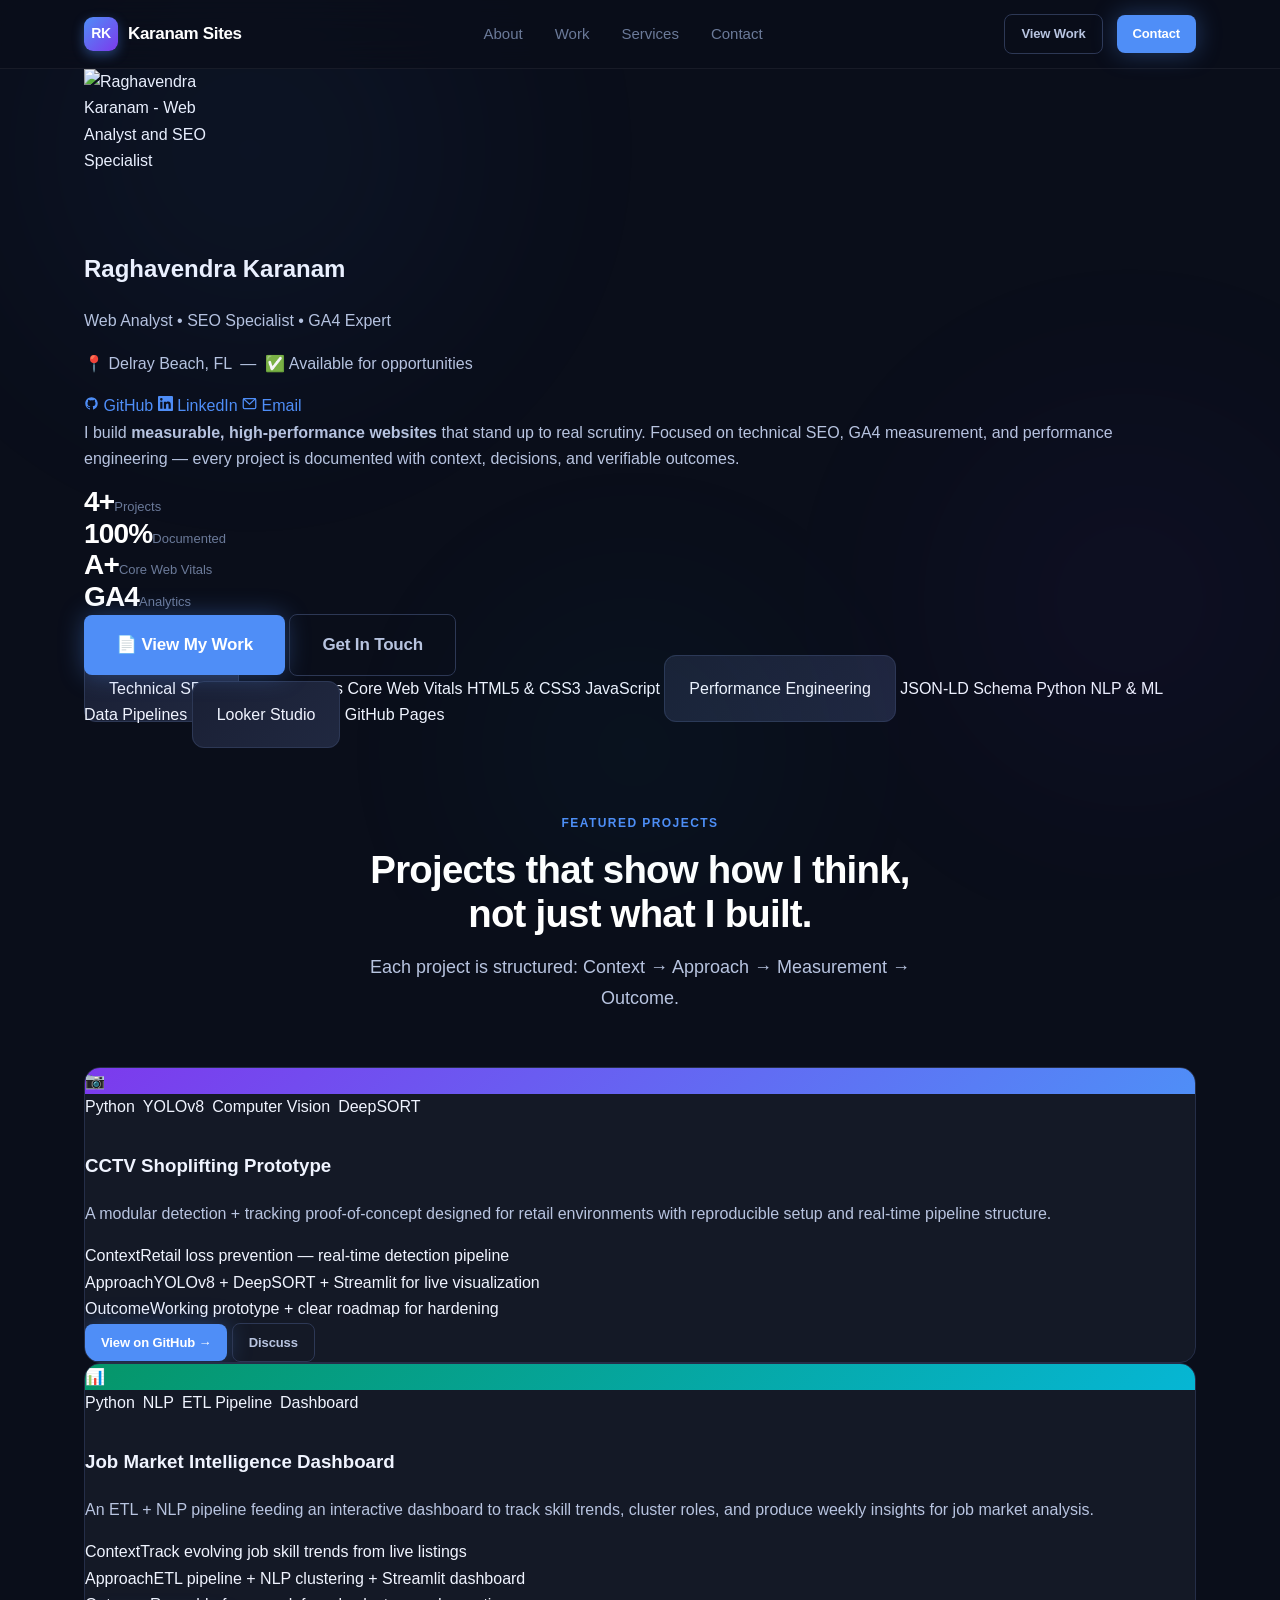
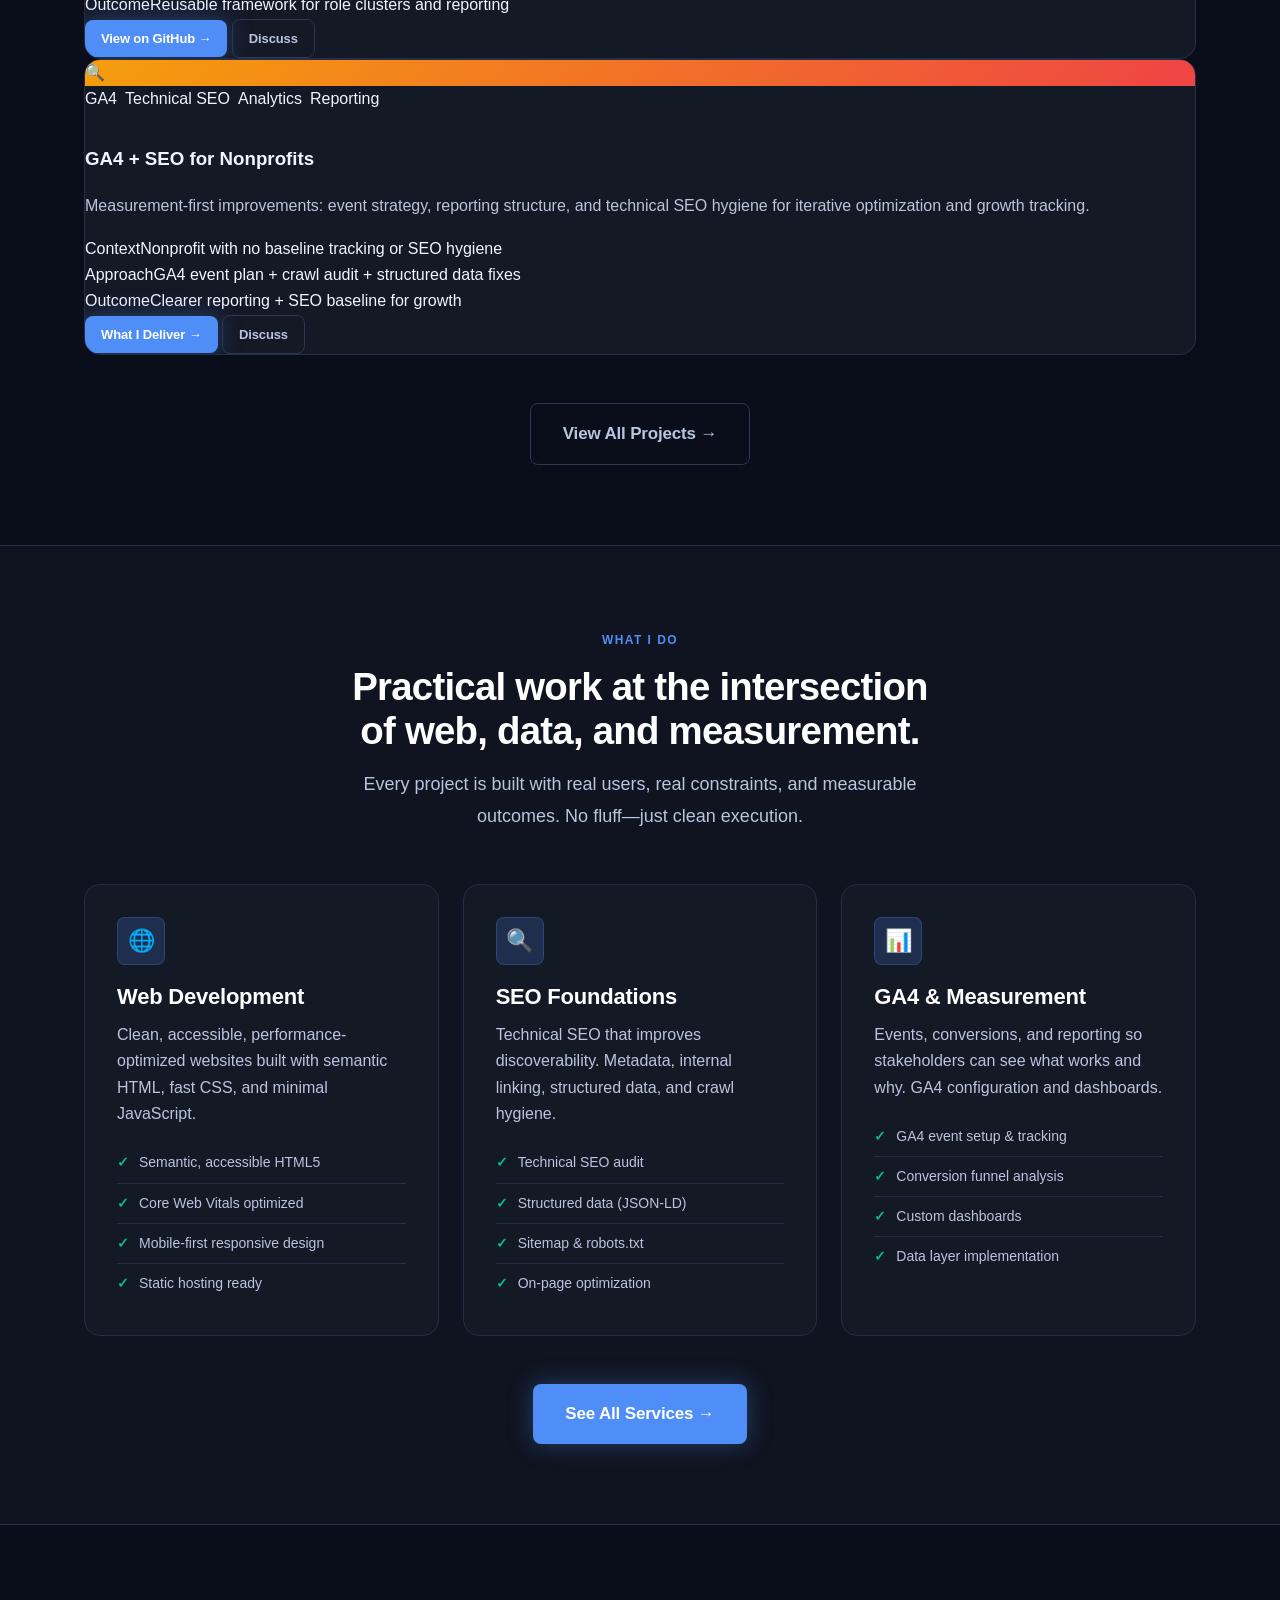
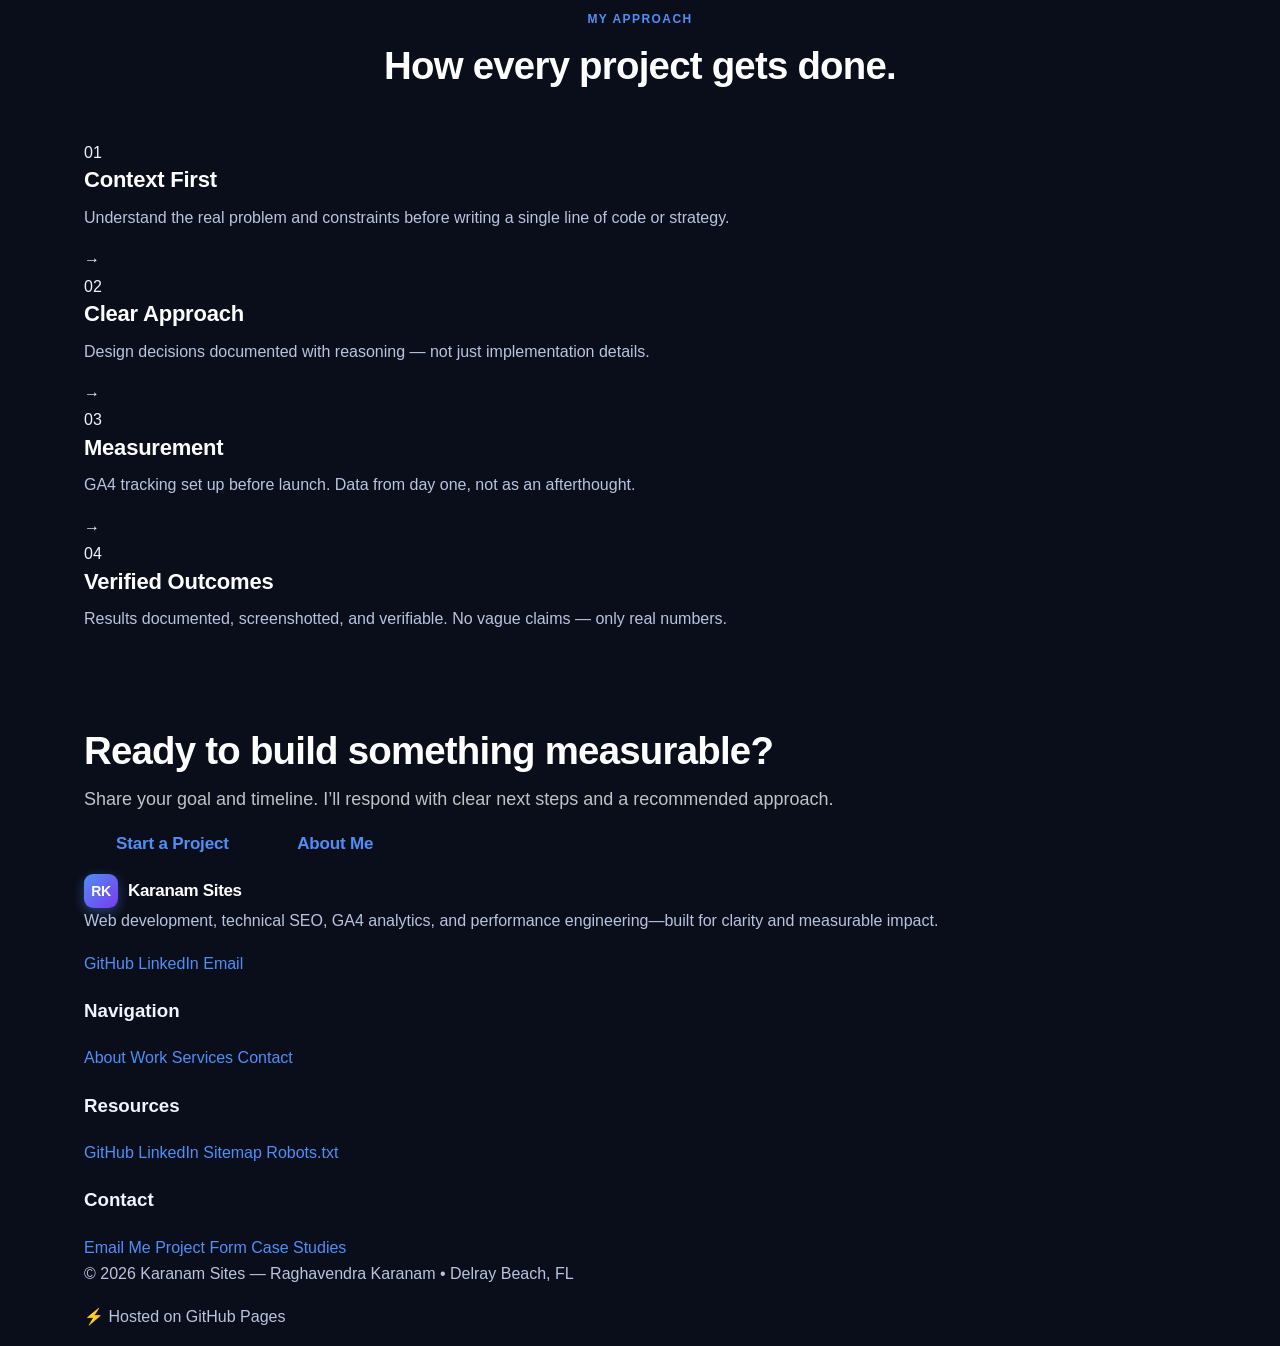
==== commit f490a812: "Fix homepage: clean rewrite with profile hero, projects, services, process sections" ====
--- a/index.html
+++ b/index.html
@@ -1,448 +1,358 @@
 <!doctype html>
 <html lang="en">
-  <head>
-    <meta charset="utf-8" />
-    <meta name="viewport" content="width=device-width, initial-scale=1" />
-    <title>Raghavendra Karanam – Web Analyst &amp; SEO Portfolio | GA4, Performance | Delray Beach FL</title>
-  <meta name="description" content="Raghavendra Karanam is a freelance web analyst in Delray Beach, FL specializing in technical SEO, GA4 measurement, Core Web Vitals, and performance engineering. Hire for measurable results." />
-  <meta name="keywords" content="freelance web analyst, SEO specialist, GA4 analytics, performance engineering, web development, Raghavendra Karanam, Delray Beach FL, hire web analyst, technical SEO consultant" />
-  <meta name="author" content="Raghavendra Karanam" />
-  <meta name="robots" content="index, follow" />
-  <link rel="canonical" href="https://karanamsites.com/" />
-  <meta name="theme-color" content="#4f8ef7" />
-  <meta property="og:type" content="website" />
-  <meta property="og:site_name" content="Karanam Sites" />
-  <meta property="og:title" content="Raghavendra Karanam – Web Analyst &amp; SEO Portfolio" />
-  <meta property="og:description" content="Freelance web analyst: technical SEO, GA4 measurement, and performance engineering with clear, measurable outcomes. Based in Delray Beach, FL." />
-  <meta property="og:url" content="https://karanamsites.com/" />
-  <meta property="og:image" content="https://karanamsites.com/assets/og-image.svg" />
-  <meta name="twitter:card" content="summary_large_image" />
-  <meta name="twitter:title" content="Raghavendra Karanam – Web Analyst Portfolio" />
-  <meta name="twitter:description" content="Technical SEO, GA4 measurement, and performance engineering with measurable outcomes. Delray Beach, FL." />
-  <meta name="twitter:image" content="https://karanamsites.com/assets/og-image.svg" />
-  <link rel="icon" href="/assets/icon.svg" type="image/svg+xml" />
-  <link rel="stylesheet" href="/style.css" />
-  <script type="application/ld+json">
-  {
-    "@context": "https://schema.org",
-    "@type": "Person",
-    "name": "Raghavendra Karanam",
-    "url": "https://karanamsites.com/",
-      "image": "https://github.com/raghava0071.png",
-    "sameAs": [
-      "https://github.com/raghava0071",
-      "https://www.linkedin.com/in/raghavendra-k-460127209/"
-    ],
-    "jobTitle": "Freelance Web Analyst | SEO + GA4 + Performance Engineering",
-    "description": "Data-driven web analyst specializing in technical SEO, GA4 measurement, and performance engineering. Available for freelance projects.",
-    "address": {
-      "@type": "PostalAddress",
-      "addressLocality": "Delray Beach",
-      "addressRegion": "FL",
-      "addressCountry": "US"
-    },
-    "email": "raghavendrakaranamusa@gmail.com",
-    "knowsAbout": ["Technical SEO", "GA4 Analytics", "Core Web Vitals", "Web Performance", "HTML", "CSS", "JavaScript", "Data Analysis", "NLP", "Machine Learning"],
-    "worksFor": {
-      "@type": "Organization",
-      "name": "Karanam Sites",
-      "url": "https://karanamsites.com/"
-    }
-  }
-  </script>
-  <script async src="https://www.googletagmanager.com/gtag/js?id=G-V6DBGESS1P"></script>
-  <script>window.dataLayer=window.dataLayer||[];function gtag(){dataLayer.push(arguments);}gtag('js',new Date());gtag('config','G-V6DBGESS1P',{anonymize_ip:true});</script>
-  </head>
+<head>
+<meta charset="utf-8" />
+<meta name="viewport" content="width=device-width, initial-scale=1" />
+<title>Raghavendra Karanam &ndash; Web Analyst &amp; SEO Portfolio | GA4, Performance | Delray Beach FL</title>
+<meta name="description" content="Raghavendra Karanam is a freelance web analyst in Delray Beach, FL specializing in technical SEO, GA4 measurement, Core Web Vitals, and performance engineering. Hire for measurable results." />
+<meta name="keywords" content="freelance web analyst, SEO specialist, GA4 analytics, performance engineering, web development, Raghavendra Karanam, Delray Beach FL, hire web analyst, technical SEO consultant" />
+<meta name="author" content="Raghavendra Karanam" />
+<meta name="robots" content="index, follow" />
+<link rel="canonical" href="https://karanamsites.com/" />
+<meta name="theme-color" content="#4f8ef7" />
+<meta property="og:type" content="website" />
+<meta property="og:site_name" content="Karanam Sites" />
+<meta property="og:title" content="Raghavendra Karanam &ndash; Web Analyst &amp; SEO Portfolio" />
+<meta property="og:description" content="Freelance web analyst: technical SEO, GA4 measurement, and performance engineering with clear, measurable outcomes. Based in Delray Beach, FL." />
+<meta property="og:url" content="https://karanamsites.com/" />
+<meta property="og:image" content="https://karanamsites.com/assets/og-image.svg" />
+<meta name="twitter:card" content="summary_large_image" />
+<meta name="twitter:title" content="Raghavendra Karanam &ndash; Web Analyst Portfolio" />
+<meta name="twitter:description" content="Technical SEO, GA4 measurement, and performance engineering with measurable outcomes. Delray Beach, FL." />
+<meta name="twitter:image" content="https://karanamsites.com/assets/og-image.svg" />
+<link rel="icon" href="/assets/icon.svg" type="image/svg+xml" />
+<link rel="stylesheet" href="/style.css" />
+<script type="application/ld+json">
+{"@context":"https://schema.org","@type":"Person","name":"Raghavendra Karanam","url":"https://karanamsites.com/","image":"https://github.com/raghava0071.png","sameAs":["https://github.com/raghava0071","https://www.linkedin.com/in/raghavendra-k-460127209/"],"jobTitle":"Freelance Web Analyst | SEO + GA4 + Performance Engineering","description":"Data-driven web analyst specializing in technical SEO, GA4 measurement, and performance engineering.","address":{"@type":"PostalAddress","addressLocality":"Delray Beach","addressRegion":"FL","addressCountry":"US"},"email":"raghavendrakaranamusa@gmail.com","knowsAbout":["Technical SEO","GA4 Analytics","Core Web Vitals","Web Performance","HTML","CSS","JavaScript","Python","NLP","Machine Learning"]}
+</script>
+<script async src="https://www.googletagmanager.com/gtag/js?id=G-V6DBGESS1P"></script>
+<script>window.dataLayer=window.dataLayer||[];function gtag(){dataLayer.push(arguments);}gtag('js',new Date());gtag('config','G-V6DBGESS1P',{anonymize_ip:true});</script>
+</head>
 <body>
-  <div class="bgFX" aria-hidden="true"><div class="blob b1"></div>div><div class="blob b2"></div>div><div class="blob b3"></div>div></div>div>
-
-  <header class="siteHeader">
-    <div class="container headerInner">
-      <a class="brand" href="/" aria-label="Karanam Sites Home">
-        <span class="brandMark" aria-hidden="true"></span>span>
-        <span>Karanam Sites</span>
-      </a>a>
-    <nav class="nav" aria-label="Primary navigation">
-    <a href="about.html">About</a>a>
-    <a href="work.html">Work</a>a>
-    <a href="services.html">Services</a>a>
-    <a href="contact.html">Contact</a>a>
-    </nav>nav>
-    <div class="actions">
-    <a class="btn secondary btn-sm" href="work.html">View Work</a>a>
-    <a class="btn primary btn-sm" href="contact.html">Contact</a>a>
-    </div>div>
-    </div>div>
-  </header>header>
+<div class="bgFX" aria-hidden="true"><div class="blob b1"></div><div class="blob b2"></div><div class="blob b3"></div></div>
+
+<header class="siteHeader">
+<div class="container headerInner">
+<a class="brand" href="/" aria-label="Karanam Sites Home">
+<span class="brandMark" aria-hidden="true"></span>
+<span>Karanam Sites</span>
+</a>
+<nav class="nav" aria-label="Primary navigation">
+<a href="about.html">About</a>
+<a href="work.html">Work</a>
+<a href="services.html">Services</a>
+<a href="contact.html">Contact</a>
+</nav>
+<div class="actions">
+<a class="btn secondary btn-sm" href="work.html">View Work</a>
+<a class="btn primary btn-sm" href="contact.html">Contact</a>
+</div>
+</div>
+</header>
 
 <main>
 
-  <!-- ═══════════════════════════════════════════
-       PROFILE HERO — Photo + Name + Identity
-  ════════════════════════════════════════════ -->
-  <section class="profileHero" aria-label="Profile introduction">
-      <div class="container profileHeroInner">
-
-            <!-- LEFT: Avatar + identity -->
-            <div class="profileLeft">
-                    <div class="avatarWrap">
-                              <img
-                                                        src="https://github.com/raghava0071.png"
-                                          onerror="this.onerror=null;this.src='https://ui-avatars.com/api/?name=Raghavendra+Karanam&size=200&background=4f8ef7&color=fff&bold=true&format=svg';"
-                                          alt="Raghavendra Karanam – Web Analyst &amp; SEO Specialist"
-                                          class="avatarImg"
-                                          width="160" height="160"
-                                          loading="eager"
-                                        />
-                              <span class="avatarOnline" title="Available for work"></span>
-                    </div>div>
-                    <div class="profileMeta">
-                              <h1 class="profileName">Raghavendra Karanam</h1>h1>
-                              <p class="profileRole">Web Analyst &bull; SEO Specialist &bull; GA4 Expert</p>p>
-                              <p class="profileLocation">&#128205; Delray Beach, FL &nbsp;&mdash;&nbsp; &#9989; Available for opportunities</p>p>
-                              <div class="profileSocials">
-                                          <a href="https://github.com/raghava0071" target="_blank" rel="noopener noreferrer" class="socialPill" aria-label="GitHub">
-                                                        <svg width="16" height="16" viewBox="0 0 24 24" fill="currentColor" aria-hidden="true"><path d="M12 2C6.477 2 2 6.477 2 12c0 4.42 2.865 8.17 6.839 9.49.5.09.682-.217.682-.482 0-.237-.008-.866-.013-1.7-2.782.604-3.369-1.34-3.369-1.34-.454-1.156-1.11-1.463-1.11-1.463-.908-.62.069-.608.069-.608 1.003.07 1.531 1.03 1.531 1.03.892 1.529 2.341 1.087 2.91.832.092-.647.35-1.088.636-1.338-2.22-.253-4.555-1.11-4.555-4.943 0-1.091.39-1.984 1.029-2.683-.103-.253-.446-1.27.098-2.647 0 0 .84-.269 2.75 1.025A9.578 9.578 0 0112 6.836c.85.004 1.705.114 2.504.336 1.909-1.294 2.747-1.025 2.747-1.025.546 1.377.202 2.394.1 2.647.64.699 1.028 1.592 1.028 2.683 0 3.842-2.339 4.687-4.566 4.935.359.309.678.919.678 1.852 0 1.336-.012 2.415-.012 2.741 0 .267.18.577.688.48C19.138 20.167 22 16.418 22 12c0-5.523-4.477-10-10-10z"/></svg>svg>
-                                                        GitHub
-                                          </a>a>
-                                          <a href="https://www.linkedin.com/in/raghavendra-k-460127209/" target="_blank" rel="noopener noreferrer" class="socialPill" aria-label="LinkedIn">
-                                                        <svg width="16" height="16" viewBox="0 0 24 24" fill="currentColor" aria-hidden="true"><path d="M20.447 20.452h-3.554v-5.569c0-1.328-.027-3.037-1.852-3.037-1.853 0-2.136 1.445-2.136 2.939v5.667H9.351V9h3.414v1.561h.046c.477-.9 1.637-1.85 3.37-1.85 3.601 0 4.267 2.37 4.267 5.455v6.286zM5.337 7.433a2.062 2.062 0 01-2.063-2.065 2.064 2.064 0 112.063 2.065zm1.782 13.019H3.555V9h3.564v11.452zM22.225 0H1.771C.792 0 0 .774 0 1.729v20.542C0 23.227.792 24 1.771 24h20.451C23.2 24 24 23.227 24 22.271V1.729C24 .774 23.2 0 22.222 0h.003z"/></svg>svg>
-                                                        LinkedIn
-                                          </a>a>
-                                          <a href="mailto:raghavendrakaranamusa@gmail.com" class="socialPill" aria-label="Email">
-                                                        <svg width="16" height="16" viewBox="0 0 24 24" fill="none" stroke="currentColor" stroke-width="2" aria-hidden="true"><rect x="2" y="4" width="20" height="16" rx="2"/><polyline points="2,4 12,13 22,4"/></svg>svg>
-                                                        Email
-                                          </a>a>
-                              </div>div>
-                    </div>div>
-            </div>div>
-
-            <!-- RIGHT: Quick stats + about snippet -->
-            <div class="profileRight">
-                    <div class="profileAboutCard">
-                              <p class="profileAboutText">I build <strong>measurable, high-performance websites</strong> that stand up to real scrutiny. Focused on technical SEO, GA4 measurement, and performance engineering — every project is documented with context, decisions, and verifiable outcomes.</p>p>
-                            <div class="statsGrid">
-                                      <div class="statBox">
-                                                  <span class="statNum gradient-text">4+</span>
-                                                  <span class="statLabel">Projects</span>
-                                      </div>div>
-                                      <div class="statBox">
-                                                  <span class="statNum gradient-text">100%</span>
-                                                  <span class="statLabel">Documented</span>
-                                      </div>div>
-                                      <div class="statBox">
-                                                  <span class="statNum gradient-text">A+</span>
-                                                  <span class="statLabel">Core Web Vitals</span>
-                                      </div>div>
-                                      <div class="statBox">
-                                                  <span class="statNum gradient-text">GA4</span>
-                                                  <span class="statLabel">Analytics</span>
-                                      </div>div>
-                            </div>div>
-                            <div class="profileCTA">
-                                      <a class="btn primary btn-lg" href="work.html">&#128196; View My Work</a>a>
-                                      <a class="btn secondary btn-lg" href="contact.html">Get In Touch</a>a>
-                            </div>div>
-                    </div>div>
-            </div>div>
-      
-      </div>div>
-  </section>section>
-
-<!-- ═══════════════════════════════════════════
-     SKILLS STRIP — Visual tech tags
-════════════════════════════════════════════ -->
+<!-- PROFILE HERO -->
+<section class="profileHero" aria-label="Profile introduction">
+<div class="container profileHeroInner">
+
+<div class="profileLeft">
+<div class="avatarWrap">
+<img src="https://github.com/raghava0071.png" onerror="this.onerror=null;this.src='https://ui-avatars.com/api/?name=Raghavendra+Karanam&size=200&background=4f8ef7&color=fff&bold=true';" alt="Raghavendra Karanam - Web Analyst and SEO Specialist" class="avatarImg" width="160" height="160" loading="eager" />
+<span class="avatarOnline" title="Available for work"></span>
+</div>
+<div class="profileMeta">
+<h1 class="profileName">Raghavendra Karanam</h1>
+<p class="profileRole">Web Analyst &bull; SEO Specialist &bull; GA4 Expert</p>
+<p class="profileLocation">&#128205; Delray Beach, FL &nbsp;&mdash;&nbsp; &#9989; Available for opportunities</p>
+<div class="profileSocials">
+<a href="https://github.com/raghava0071" target="_blank" rel="noopener noreferrer" class="socialPill">
+<svg width="15" height="15" viewBox="0 0 24 24" fill="currentColor" aria-hidden="true"><path d="M12 2C6.477 2 2 6.477 2 12c0 4.42 2.865 8.17 6.839 9.49.5.09.682-.217.682-.482 0-.237-.008-.866-.013-1.7-2.782.604-3.369-1.34-3.369-1.34-.454-1.156-1.11-1.463-1.11-1.463-.908-.62.069-.608.069-.608 1.003.07 1.531 1.03 1.531 1.03.892 1.529 2.341 1.087 2.91.832.092-.647.35-1.088.636-1.338-2.22-.253-4.555-1.11-4.555-4.943 0-1.091.39-1.984 1.029-2.683-.103-.253-.446-1.27.098-2.647 0 0 .84-.269 2.75 1.025A9.578 9.578 0 0112 6.836c.85.004 1.705.114 2.504.336 1.909-1.294 2.747-1.025 2.747-1.025.546 1.377.202 2.394.1 2.647.64.699 1.028 1.592 1.028 2.683 0 3.842-2.339 4.687-4.566 4.935.359.309.678.919.678 1.852 0 1.336-.012 2.415-.012 2.741 0 .267.18.577.688.48C19.138 20.167 22 16.418 22 12c0-5.523-4.477-10-10-10z"/></svg>
+GitHub
+</a>
+<a href="https://www.linkedin.com/in/raghavendra-k-460127209/" target="_blank" rel="noopener noreferrer" class="socialPill">
+<svg width="15" height="15" viewBox="0 0 24 24" fill="currentColor" aria-hidden="true"><path d="M20.447 20.452h-3.554v-5.569c0-1.328-.027-3.037-1.852-3.037-1.853 0-2.136 1.445-2.136 2.939v5.667H9.351V9h3.414v1.561h.046c.477-.9 1.637-1.85 3.37-1.85 3.601 0 4.267 2.37 4.267 5.455v6.286zM5.337 7.433a2.062 2.062 0 01-2.063-2.065 2.064 2.064 0 112.063 2.065zm1.782 13.019H3.555V9h3.564v11.452zM22.225 0H1.771C.792 0 0 .774 0 1.729v20.542C0 23.227.792 24 1.771 24h20.451C23.2 24 24 23.227 24 22.271V1.729C24 .774 23.2 0 22.222 0h.003z"/></svg>
+LinkedIn
+</a>
+<a href="mailto:raghavendrakaranamusa@gmail.com" class="socialPill">
+<svg width="15" height="15" viewBox="0 0 24 24" fill="none" stroke="currentColor" stroke-width="2" aria-hidden="true"><rect x="2" y="4" width="20" height="16" rx="2"/><polyline points="2,4 12,13 22,4"/></svg>
+Email
+</a>
+</div>
+</div>
+</div>
+
+<div class="profileRight">
+<div class="profileAboutCard">
+<p class="profileAboutText">I build <strong>measurable, high-performance websites</strong> that stand up to real scrutiny. Focused on technical SEO, GA4 measurement, and performance engineering &mdash; every project is documented with context, decisions, and verifiable outcomes.</p>
+<div class="statsGrid">
+<div class="statBox"><span class="statNum gradient-text">4+</span><span class="statLabel">Projects</span></div>
+<div class="statBox"><span class="statNum gradient-text">100%</span><span class="statLabel">Documented</span></div>
+<div class="statBox"><span class="statNum gradient-text">A+</span><span class="statLabel">Core Web Vitals</span></div>
+<div class="statBox"><span class="statNum gradient-text">GA4</span><span class="statLabel">Analytics</span></div>
+</div>
+<div class="profileCTA">
+<a class="btn primary btn-lg" href="work.html">&#128196; View My Work</a>
+<a class="btn secondary btn-lg" href="contact.html">Get In Touch</a>
+</div>
+</div>
+</div>
+
+</div>
+</section>
+
+<!-- SKILLS STRIP -->
 <section class="skillsStrip" aria-label="Skills">
-  <div class="container">
-      <div class="skillTagsWrap">
-            <span class="skillTag highlight">Technical SEO</span>
-            <span class="skillTag">GA4 Analytics</span>
-            <span class="skillTag">Core Web Vitals</span>
-            <span class="skillTag">HTML5 &amp; CSS3</span>
-            <span class="skillTag">JavaScript</span>
-            <span class="skillTag highlight">Performance Engineering</span>
-            <span class="skillTag">JSON-LD Schema</span>
-            <span class="skillTag">Python</span>
-            <span class="skillTag">NLP &amp; ML</span>
-            <span class="skillTag">Data Pipelines</span>
-            <span class="skillTag highlight">Looker Studio</span>
-            <span class="skillTag">GitHub Pages</span>
-      </div>div>
-  </div>div>
-</section>section>
-
-<!-- ═══════════════════════════════════════════
-     FEATURED PROJECTS
-════════════════════════════════════════════ -->
+<div class="container">
+<div class="skillTagsWrap">
+<span class="skillTag highlight">Technical SEO</span>
+<span class="skillTag">GA4 Analytics</span>
+<span class="skillTag">Core Web Vitals</span>
+<span class="skillTag">HTML5 &amp; CSS3</span>
+<span class="skillTag">JavaScript</span>
+<span class="skillTag highlight">Performance Engineering</span>
+<span class="skillTag">JSON-LD Schema</span>
+<span class="skillTag">Python</span>
+<span class="skillTag">NLP &amp; ML</span>
+<span class="skillTag">Data Pipelines</span>
+<span class="skillTag highlight">Looker Studio</span>
+<span class="skillTag">GitHub Pages</span>
+</div>
+</div>
+</section>
+
+<!-- FEATURED PROJECTS -->
 <section class="section" id="projects" aria-label="Featured projects">
-  <div class="container">
-      <div class="sectionHead center">
-            <span class="eyebrow">Featured Projects</span>
-            <h2 class="h2">Projects that show how I think,<br>not just what I built.</h2>h2>
-            <p class="lead" style="margin:0 auto;">Each project is structured: Context &rarr; Approach &rarr; Measurement &rarr; Outcome.</p>p>
-      </div>div>
-  
-      <div class="projectsGrid">
-      
-            <!-- Project 1 -->
-            <article class="projectCard" aria-label="CCTV Shoplifting Prototype project">
-                    <div class="projectCardTop">
-                              <div class="projectIcon" style="background:linear-gradient(135deg,#7c3aed,#4f8ef7);">&#128247;</div>div>
-                              <div class="projectTags">
-                                          <span class="projTag">Python</span>
-                                          <span class="projTag">YOLOv8</span>
-                                          <span class="projTag">Computer Vision</span>
-                                          <span class="projTag">DeepSORT</span>
-                              </div>div>
-                    </div>div>
-                    <h3 class="projectTitle">CCTV Shoplifting Prototype</h3>h3>
-                    <p class="projectDesc">A modular detection + tracking proof-of-concept designed for retail environments with reproducible setup and real-time pipeline structure.</p>p>
-                    <div class="projectMeta">
-                              <div class="projectMetaRow">
-                                          <span class="metaLabel">Context</span>
-                                          <span class="metaVal">Retail loss prevention — real-time detection pipeline</span>
-                              </div>div>
-                              <div class="projectMetaRow">
-                                          <span class="metaLabel">Approach</span>
-                                          <span class="metaVal">YOLOv8 + DeepSORT + Streamlit for live visualization</span>
-                              </div>div>
-                              <div class="projectMetaRow">
-                                          <span class="metaLabel">Outcome</span>
-                                          <span class="metaVal">Working prototype + clear roadmap for hardening</span>
-                              </div>div>
-                    </div>div>
-                    <div class="projectActions">
-                              <a href="https://github.com/raghava0071/cctv-shoplifting-3.0" target="_blank" rel="noopener noreferrer" class="btn primary btn-sm">View on GitHub &rarr;</a>a>
-                              <a href="contact.html" class="btn secondary btn-sm">Discuss</a>a>
-                    </div>div>
-            </article>article>
-      
-            <!-- Project 2 -->
-            <article class="projectCard" aria-label="Job Market Intelligence Dashboard project">
-                    <div class="projectCardTop">
-                              <div class="projectIcon" style="background:linear-gradient(135deg,#059669,#06b6d4);">&#128202;</div>div>
-                              <div class="projectTags">
-                                          <span class="projTag">Python</span>
-                                          <span class="projTag">NLP</span>
-                                          <span class="projTag">ETL Pipeline</span>
-                                          <span class="projTag">Dashboard</span>
-                              </div>div>
-                    </div>div>
-                    <h3 class="projectTitle">Job Market Intelligence Dashboard</h3>h3>
-                    <p class="projectDesc">An ETL + NLP pipeline feeding an interactive dashboard to track skill trends, cluster roles, and produce weekly insights for job market analysis.</p>p>
-                    <div class="projectMeta">
-                              <div class="projectMetaRow">
-                                          <span class="metaLabel">Context</span>
-                                          <span class="metaVal">Track evolving job skill trends from live listings</span>
-                              </div>div>
-                              <div class="projectMetaRow">
-                                          <span class="metaLabel">Approach</span>
-                                          <span class="metaVal">ETL pipeline + NLP clustering + Streamlit dashboard</span>
-                              </div>div>
-                              <div class="projectMetaRow">
-                                          <span class="metaLabel">Outcome</span>
-                                          <span class="metaVal">Reusable framework for role clusters and reporting</span>
-                              </div>div>
-                    </div>div>
-                    <div class="projectActions">
-                              <a href="https://github.com/raghava0071" target="_blank" rel="noopener noreferrer" class="btn primary btn-sm">View on GitHub &rarr;</a>a>
-                              <a href="contact.html" class="btn secondary btn-sm">Discuss</a>a>
-                    </div>div>
-            </article>article>
-      
-            <!-- Project 3 -->
-            <article class="projectCard" aria-label="GA4 and SEO for Nonprofits project">
-                    <div class="projectCardTop">
-                              <div class="projectIcon" style="background:linear-gradient(135deg,#f59e0b,#ef4444);">&#128269;</div>div>
-                              <div class="projectTags">
-                                          <span class="projTag">GA4</span>
-                                          <span class="projTag">Technical SEO</span>
-                                          <span class="projTag">Analytics</span>
-                                          <span class="projTag">Reporting</span>
-                              </div>div>
-                    </div>div>
-                    <h3 class="projectTitle">GA4 + SEO Improvements for Nonprofits</h3>h3>
-                    <p class="projectDesc">Measurement-first improvements: event strategy, reporting structure, and technical SEO hygiene for iterative optimization and growth tracking.</p>p>
-                    <div class="projectMeta">
-                              <div class="projectMetaRow">
-                                          <span class="metaLabel">Context</span>
-                                          <span class="metaVal">Nonprofit with no baseline tracking or SEO hygiene</span>
-                              </div>div>
-                              <div class="projectMetaRow">
-                                          <span class="metaLabel">Approach</span>
-                                          <span class="metaVal">GA4 event plan + crawl audit + structured data fixes</span>
-                              </div>div>
-                              <div class="projectMetaRow">
-                                          <span class="metaLabel">Outcome</span>
-                                          <span class="metaVal">Clearer reporting + SEO baseline for growth</span>
-                              </div>div>
-                    </div>div>
-                    <div class="projectActions">
-                              <a href="services.html" class="btn primary btn-sm">What I Deliver &rarr;</a>a>
-                              <a href="contact.html" class="btn secondary btn-sm">Discuss</a>a>
-                    </div>div>
-            </article>article>
-      
-      </div>div>
-  
-      <div style="text-align:center;margin-top:48px;">
-            <a href="work.html" class="btn secondary btn-lg">View All Projects &rarr;</a>a>
-      </div>div>
-  </div>div>
-</section>section>
-
-<!-- ═══════════════════════════════════════════
-     SERVICES
-════════════════════════════════════════════ -->
+<div class="container">
+<div class="sectionHead center">
+<span class="eyebrow">Featured Projects</span>
+<h2 class="h2">Projects that show how I think,<br>not just what I built.</h2>
+<p class="lead" style="margin:0 auto;">Each project is structured: Context &rarr; Approach &rarr; Measurement &rarr; Outcome.</p>
+</div>
+<div class="projectsGrid">
+
+<article class="projectCard">
+<div class="projectCardTop">
+<div class="projectIcon" style="background:linear-gradient(135deg,#7c3aed,#4f8ef7);">&#128247;</div>
+<div class="projectTags">
+<span class="projTag">Python</span>
+<span class="projTag">YOLOv8</span>
+<span class="projTag">Computer Vision</span>
+<span class="projTag">DeepSORT</span>
+</div>
+</div>
+<h3 class="projectTitle">CCTV Shoplifting Prototype</h3>
+<p class="projectDesc">A modular detection + tracking proof-of-concept designed for retail environments with reproducible setup and real-time pipeline structure.</p>
+<div class="projectMeta">
+<div class="projectMetaRow"><span class="metaLabel">Context</span><span class="metaVal">Retail loss prevention &mdash; real-time detection pipeline</span></div>
+<div class="projectMetaRow"><span class="metaLabel">Approach</span><span class="metaVal">YOLOv8 + DeepSORT + Streamlit for live visualization</span></div>
+<div class="projectMetaRow"><span class="metaLabel">Outcome</span><span class="metaVal">Working prototype + clear roadmap for hardening</span></div>
+</div>
+<div class="projectActions">
+<a href="https://github.com/raghava0071/cctv-shoplifting-3.0" target="_blank" rel="noopener noreferrer" class="btn primary btn-sm">View on GitHub &rarr;</a>
+<a href="contact.html" class="btn secondary btn-sm">Discuss</a>
+</div>
+</article>
+
+<article class="projectCard">
+<div class="projectCardTop">
+<div class="projectIcon" style="background:linear-gradient(135deg,#059669,#06b6d4);">&#128202;</div>
+<div class="projectTags">
+<span class="projTag">Python</span>
+<span class="projTag">NLP</span>
+<span class="projTag">ETL Pipeline</span>
+<span class="projTag">Dashboard</span>
+</div>
+</div>
+<h3 class="projectTitle">Job Market Intelligence Dashboard</h3>
+<p class="projectDesc">An ETL + NLP pipeline feeding an interactive dashboard to track skill trends, cluster roles, and produce weekly insights for job market analysis.</p>
+<div class="projectMeta">
+<div class="projectMetaRow"><span class="metaLabel">Context</span><span class="metaVal">Track evolving job skill trends from live listings</span></div>
+<div class="projectMetaRow"><span class="metaLabel">Approach</span><span class="metaVal">ETL pipeline + NLP clustering + Streamlit dashboard</span></div>
+<div class="projectMetaRow"><span class="metaLabel">Outcome</span><span class="metaVal">Reusable framework for role clusters and reporting</span></div>
+</div>
+<div class="projectActions">
+<a href="https://github.com/raghava0071" target="_blank" rel="noopener noreferrer" class="btn primary btn-sm">View on GitHub &rarr;</a>
+<a href="contact.html" class="btn secondary btn-sm">Discuss</a>
+</div>
+</article>
+
+<article class="projectCard">
+<div class="projectCardTop">
+<div class="projectIcon" style="background:linear-gradient(135deg,#f59e0b,#ef4444);">&#128269;</div>
+<div class="projectTags">
+<span class="projTag">GA4</span>
+<span class="projTag">Technical SEO</span>
+<span class="projTag">Analytics</span>
+<span class="projTag">Reporting</span>
+</div>
+</div>
+<h3 class="projectTitle">GA4 + SEO for Nonprofits</h3>
+<p class="projectDesc">Measurement-first improvements: event strategy, reporting structure, and technical SEO hygiene for iterative optimization and growth tracking.</p>
+<div class="projectMeta">
+<div class="projectMetaRow"><span class="metaLabel">Context</span><span class="metaVal">Nonprofit with no baseline tracking or SEO hygiene</span></div>
+<div class="projectMetaRow"><span class="metaLabel">Approach</span><span class="metaVal">GA4 event plan + crawl audit + structured data fixes</span></div>
+<div class="projectMetaRow"><span class="metaLabel">Outcome</span><span class="metaVal">Clearer reporting + SEO baseline for growth</span></div>
+</div>
+<div class="projectActions">
+<a href="services.html" class="btn primary btn-sm">What I Deliver &rarr;</a>
+<a href="contact.html" class="btn secondary btn-sm">Discuss</a>
+</div>
+</article>
+
+</div>
+<div style="text-align:center;margin-top:48px;">
+<a href="work.html" class="btn secondary btn-lg">View All Projects &rarr;</a>
+</div>
+</div>
+</section>
+
+<!-- SERVICES -->
 <section class="section" style="background:var(--bg2);border-top:1px solid var(--border);border-bottom:1px solid var(--border);" aria-label="Services">
-  <div class="container">
-      <div class="sectionHead center">
-            <span class="eyebrow">What I Do</span>
-            <h2 class="h2">Practical work at the intersection<br>of web, data, and measurement.</h2>h2>
-            <p class="lead" style="margin:0 auto;">Every project is built with real users, real constraints, and measurable outcomes. No fluff&mdash;just clean execution.</p>p>
-      </div>div>
-      <div class="grid grid-3">
-            <div class="serviceCard">
-                    <div class="card-icon">&#127760;</div>div>
-                    <h3 class="h3">Web Development</h3>h3>
-                    <p>Clean, accessible, performance-optimized websites built with semantic HTML, fast CSS, and minimal JavaScript. Designed for real users and real constraints.</p>
-                    <ul class="checkList" style="margin-top:16px;">
-                              <li>Semantic, accessible HTML5</li>
-                              <li>Core Web Vitals optimized</li>
-                              <li>Mobile-first responsive design</li>
-                              <li>Static hosting ready</li>
-                    </ul>ul>
-            </div>div>
-            <div class="serviceCard featured">
-                    <div class="card-icon">&#128269;</div>div>
-                    <h3 class="h3">SEO Foundations</h3>h3>
-                    <p>Technical SEO that improves discoverability and prevents avoidable ranking issues. Metadata, internal linking, structured data, and crawl hygiene.</p>
-                    <ul class="checkList" style="margin-top:16px;">
-                              <li>Technical SEO audit</li>
-                              <li>Structured data (JSON-LD)</li>
-                              <li>Sitemap &amp; robots.txt</li>
-                              <li>On-page optimization</li>
-                    </ul>ul>
-            </div>div>
-            <div class="serviceCard">
-                    <div class="card-icon">&#128202;</div>div>
-                    <h3 class="h3">GA4 &amp; Measurement</h3>h3>
-                    <p>Events, conversions, and reporting so stakeholders can see what works and why. GA4 configuration, funnel analysis, and dashboard creation.</p>
-                    <ul class="checkList" style="margin-top:16px;">
-                              <li>GA4 event setup &amp; tracking</li>
-                              <li>Conversion funnel analysis</li>
-                              <li>Custom dashboards</li>
-                              <li>Data layer implementation</li>
-                    </ul>ul>
-            </div>div>
-      </div>div>
-      <div style="text-align:center;margin-top:48px;">
-            <a href="services.html" class="btn primary btn-lg">See All Services &rarr;</a>a>
-      </div>div>
-  </div>div>
-</section>section>
-
-<!-- ═══════════════════════════════════════════
-     PROCESS / HOW I WORK
-════════════════════════════════════════════ -->
+<div class="container">
+<div class="sectionHead center">
+<span class="eyebrow">What I Do</span>
+<h2 class="h2">Practical work at the intersection<br>of web, data, and measurement.</h2>
+<p class="lead" style="margin:0 auto;">Every project is built with real users, real constraints, and measurable outcomes. No fluff&mdash;just clean execution.</p>
+</div>
+<div class="grid grid-3">
+<div class="serviceCard">
+<div class="card-icon">&#127760;</div>
+<h3 class="h3">Web Development</h3>
+<p>Clean, accessible, performance-optimized websites built with semantic HTML, fast CSS, and minimal JavaScript.</p>
+<ul class="checkList" style="margin-top:16px;">
+<li>Semantic, accessible HTML5</li>
+<li>Core Web Vitals optimized</li>
+<li>Mobile-first responsive design</li>
+<li>Static hosting ready</li>
+</ul>
+</div>
+<div class="serviceCard featured">
+<div class="card-icon">&#128269;</div>
+<h3 class="h3">SEO Foundations</h3>
+<p>Technical SEO that improves discoverability. Metadata, internal linking, structured data, and crawl hygiene.</p>
+<ul class="checkList" style="margin-top:16px;">
+<li>Technical SEO audit</li>
+<li>Structured data (JSON-LD)</li>
+<li>Sitemap &amp; robots.txt</li>
+<li>On-page optimization</li>
+</ul>
+</div>
+<div class="serviceCard">
+<div class="card-icon">&#128202;</div>
+<h3 class="h3">GA4 &amp; Measurement</h3>
+<p>Events, conversions, and reporting so stakeholders can see what works and why. GA4 configuration and dashboards.</p>
+<ul class="checkList" style="margin-top:16px;">
+<li>GA4 event setup &amp; tracking</li>
+<li>Conversion funnel analysis</li>
+<li>Custom dashboards</li>
+<li>Data layer implementation</li>
+</ul>
+</div>
+</div>
+<div style="text-align:center;margin-top:48px;">
+<a href="services.html" class="btn primary btn-lg">See All Services &rarr;</a>
+</div>
+</div>
+</section>
+
+<!-- PROCESS -->
 <section class="section" aria-label="How I work">
-  <div class="container">
-      <div class="sectionHead center">
-            <span class="eyebrow">My Approach</span>
-            <h2 class="h2">How every project gets done.</h2>h2>
-      </div>div>
-      <div class="processGrid">
-            <div class="processStep">
-                    <div class="stepNum">01</div>div>
-                    <h3 class="h3">Context First</h3>h3>
-                    <p>Understand the real problem and constraints before writing a single line of code or strategy.</p>
-            </div>div>
-            <div class="processArrow" aria-hidden="true">&rarr;</div>div>
-            <div class="processStep">
-                    <div class="stepNum">02</div>div>
-                    <h3 class="h3">Clear Approach</h3>h3>
-                    <p>Design decisions documented with reasoning — not just implementation details.</p>
-            </div>div>
-            <div class="processArrow" aria-hidden="true">&rarr;</div>div>
-            <div class="processStep">
-                    <div class="stepNum">03</div>div>
-                    <h3 class="h3">Measurement</h3>h3>
-                    <p>GA4 tracking set up before launch. Data from day one, not as an afterthought.</p>
-            </div>div>
-            <div class="processArrow" aria-hidden="true">&rarr;</div>div>
-            <div class="processStep">
-                    <div class="stepNum">04</div>div>
-                    <h3 class="h3">Verified Outcomes</h3>h3>
-                    <p>Results documented, screenshotted, and verifiable. No vague claims — only real numbers.</p>
-            </div>div>
-      </div>div>
-  </div>div>
-</section>section>
-
-<!-- ═══════════════════════════════════════════
-     CTA BANNER
-════════════════════════════════════════════ -->
+<div class="container">
+<div class="sectionHead center">
+<span class="eyebrow">My Approach</span>
+<h2 class="h2">How every project gets done.</h2>
+</div>
+<div class="processGrid">
+<div class="processStep">
+<div class="stepNum">01</div>
+<h3 class="h3">Context First</h3>
+<p>Understand the real problem and constraints before writing a single line of code or strategy.</p>
+</div>
+<div class="processArrow" aria-hidden="true">&rarr;</div>
+<div class="processStep">
+<div class="stepNum">02</div>
+<h3 class="h3">Clear Approach</h3>
+<p>Design decisions documented with reasoning &mdash; not just implementation details.</p>
+</div>
+<div class="processArrow" aria-hidden="true">&rarr;</div>
+<div class="processStep">
+<div class="stepNum">03</div>
+<h3 class="h3">Measurement</h3>
+<p>GA4 tracking set up before launch. Data from day one, not as an afterthought.</p>
+</div>
+<div class="processArrow" aria-hidden="true">&rarr;</div>
+<div class="processStep">
+<div class="stepNum">04</div>
+<h3 class="h3">Verified Outcomes</h3>
+<p>Results documented, screenshotted, and verifiable. No vague claims &mdash; only real numbers.</p>
+</div>
+</div>
+</div>
+</section>
+
+<!-- CTA -->
 <section class="ctaBanner" aria-label="Call to action">
-  <div class="container">
-      <div class="ctaBannerInner">
-            <div>
-                      <h2 class="h2" style="color:#fff;margin-bottom:12px;">Ready to build something measurable?</h2>h2>
-                      <p style="color:rgba(255,255,255,0.75);margin:0;font-size:18px;">Share your goal and timeline. I&rsquo;ll respond with clear next steps and a recommended approach.</p>p>
-            </div>
-              <div class="ctaBannerActions">
-                        <a href="contact.html" class="btn white btn-lg">Start a Project</a>a>
-                        <a href="about.html" class="btn outline-white btn-lg">About Me</a>a>
-              </div>
-      </div>
-  </div>
-</section>section>
+<div class="container">
+<div class="ctaBannerInner">
+<div>
+<h2 class="h2" style="color:#fff;margin-bottom:12px;">Ready to build something measurable?</h2>
+<p style="color:rgba(255,255,255,0.75);margin:0;font-size:18px;">Share your goal and timeline. I&rsquo;ll respond with clear next steps and a recommended approach.</p>
+</div>
+<div class="ctaBannerActions">
+<a href="contact.html" class="btn white btn-lg">Start a Project</a>
+<a href="about.html" class="btn outline-white btn-lg">About Me</a>
+</div>
+</div>
+</div>
+</section>
 
 </main>
 
-  <footer class="siteFoot" aria-label="Site footer">
-      <div class="container footInner">
-            <div class="footBrand">
-                    <a class="brand" href="/" aria-label="Karanam Sites Home">
-                              <span class="brandMark" aria-hidden="true"></span>
-                              <span>Karanam Sites</span>
-                    </a>a>
-                    <p>Web development, technical SEO, GA4 analytics, and performance engineering&mdash;built for clarity and measurable impact.</p>p>
-                    <div class="footSocials">
-                              <a href="https://github.com/raghava0071" target="_blank" rel="noopener noreferrer" aria-label="GitHub">GitHub</a>a>
-                              <a href="https://www.linkedin.com/in/raghavendra-k-460127209/" target="_blank" rel="noopener noreferrer" aria-label="LinkedIn">LinkedIn</a>a>
-                              <a href="mailto:raghavendrakaranamusa@gmail.com" aria-label="Email">Email</a>a>
-                    </div>
-            </div>
-            <div class="footLinks">
-                    <div>
-                              <h3>Navigation</h3>
-                            <a href="about.html">About</a>a>
-                            <a href="work.html">Work</a>a>
-                            <a href="services.html">Services</a>a>
-                            <a href="contact.html">Contact</a>a>
-                    </div>
-                  <div>
-                          <h3>Resources</h3>
-                          <a href="https://github.com/raghava0071" target="_blank" rel="noopener noreferrer">GitHub</a>a>
-                          <a href="https://www.linkedin.com/in/raghavendra-k-460127209/" target="_blank" rel="noopener noreferrer">LinkedIn</a>a>
-                          <a href="sitemap.xml">Sitemap</a>a>
-                          <a href="robots.txt">Robots.txt</a>a>
-                  </div>
-                  <div>
-                          <h3>Contact</h3>
-                          <a href="mailto:raghavendrakaranamusa@gmail.com">Email Me</a>a>
-                          <a href="contact.html">Project Form</a>a>
-                          <a href="work.html">Case Studies</a>a>
-                  </div>
-            </div>
-      </div>
-    <div class="footBottom">
-        <div class="container">
-              <p>&copy; 2026 Karanam Sites &mdash; Raghavendra Karanam &bull; Delray Beach, FL</p>
-              <p>&#9889; Hosted on GitHub Pages</p>
-        </div>
-    </div>
-  </footer>
+<footer class="siteFoot" aria-label="Site footer">
+<div class="container footInner">
+<div class="footBrand">
+<a class="brand" href="/" aria-label="Karanam Sites Home">
+<span class="brandMark" aria-hidden="true"></span>
+<span>Karanam Sites</span>
+</a>
+<p>Web development, technical SEO, GA4 analytics, and performance engineering&mdash;built for clarity and measurable impact.</p>
+<div class="footSocials">
+<a href="https://github.com/raghava0071" target="_blank" rel="noopener noreferrer">GitHub</a>
+<a href="https://www.linkedin.com/in/raghavendra-k-460127209/" target="_blank" rel="noopener noreferrer">LinkedIn</a>
+<a href="mailto:raghavendrakaranamusa@gmail.com">Email</a>
+</div>
+</div>
+<div class="footLinks">
+<div>
+<h3>Navigation</h3>
+<a href="about.html">About</a>
+<a href="work.html">Work</a>
+<a href="services.html">Services</a>
+<a href="contact.html">Contact</a>
+</div>
+<div>
+<h3>Resources</h3>
+<a href="https://github.com/raghava0071" target="_blank" rel="noopener noreferrer">GitHub</a>
+<a href="https://www.linkedin.com/in/raghavendra-k-460127209/" target="_blank" rel="noopener noreferrer">LinkedIn</a>
+<a href="sitemap.xml">Sitemap</a>
+<a href="robots.txt">Robots.txt</a>
+</div>
+<div>
+<h3>Contact</h3>
+<a href="mailto:raghavendrakaranamusa@gmail.com">Email Me</a>
+<a href="contact.html">Project Form</a>
+<a href="work.html">Case Studies</a>
+</div>
+</div>
+</div>
+<div class="footBottom">
+<div class="container">
+<p>&copy; 2026 Karanam Sites &mdash; Raghavendra Karanam &bull; Delray Beach, FL</p>
+<p>&#9889; Hosted on GitHub Pages</p>
+</div>
+</div>
+</footer>
 
 </body>
 </html>
